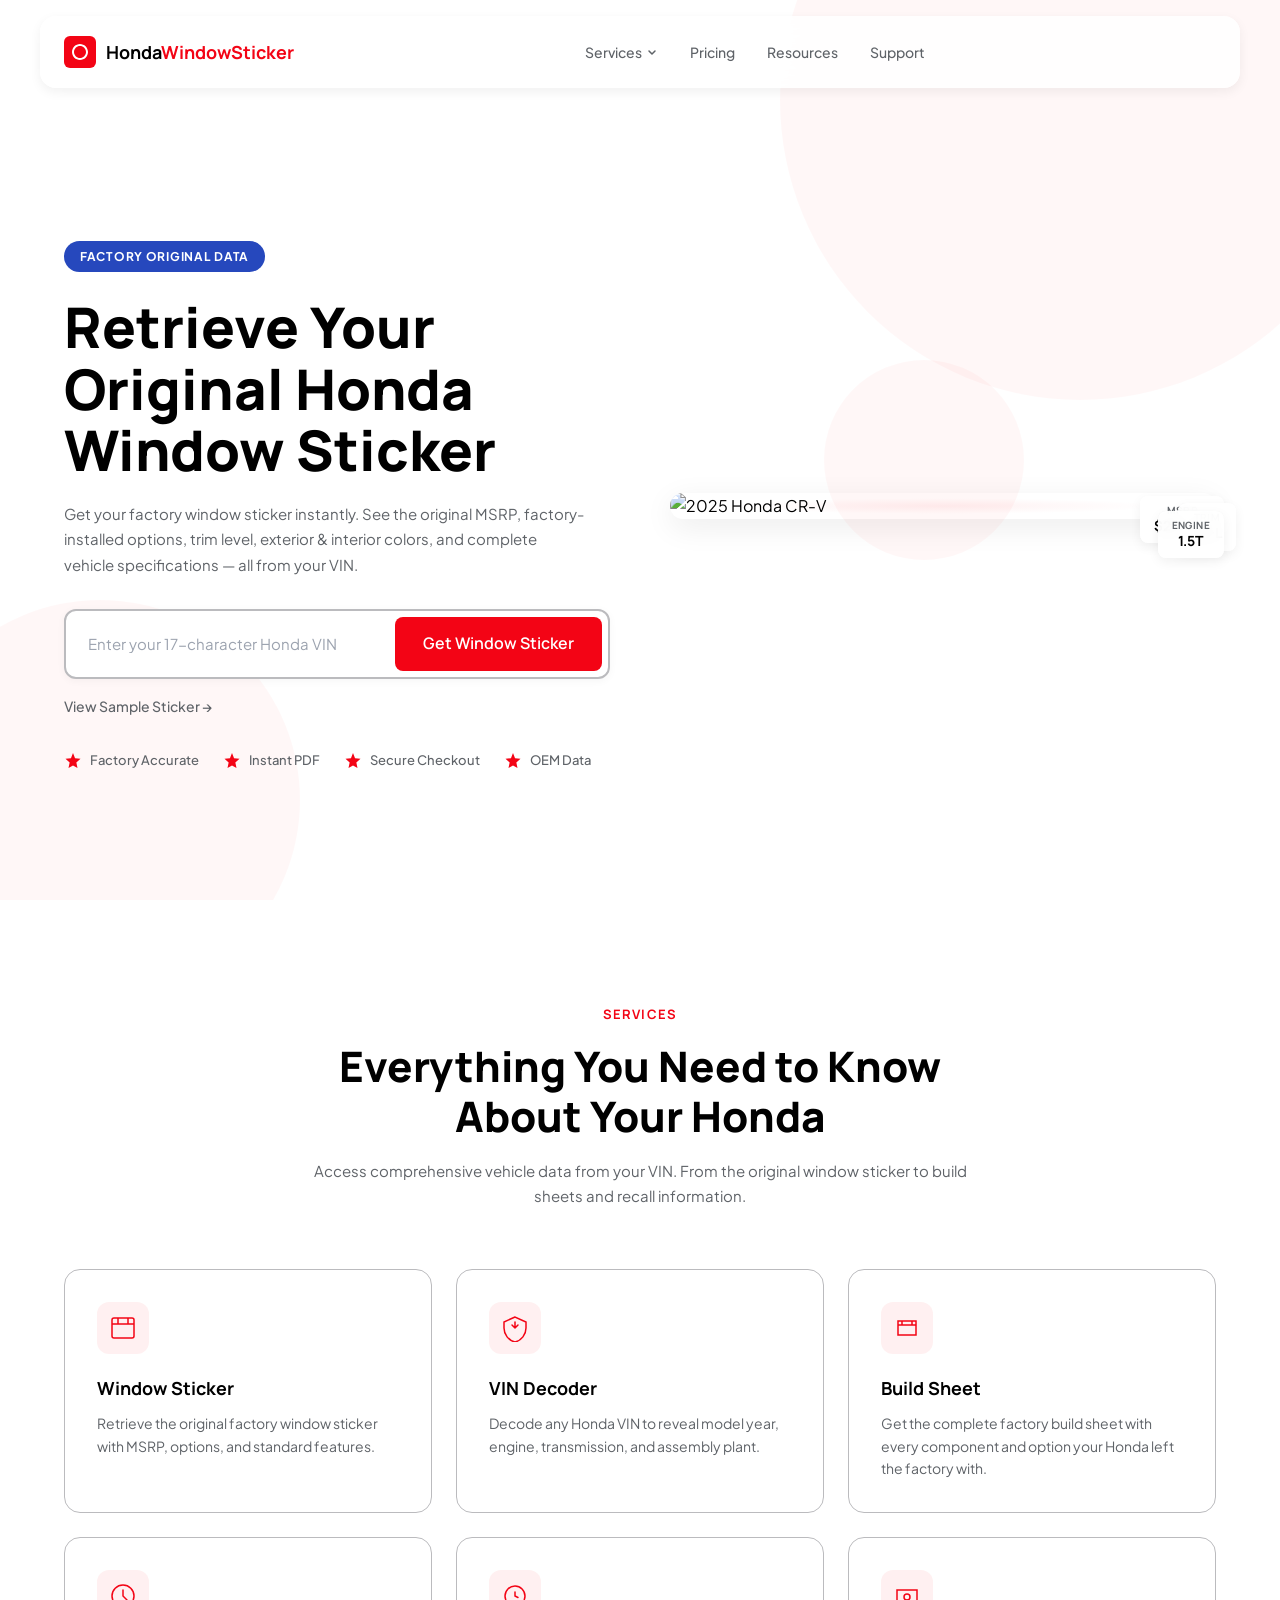
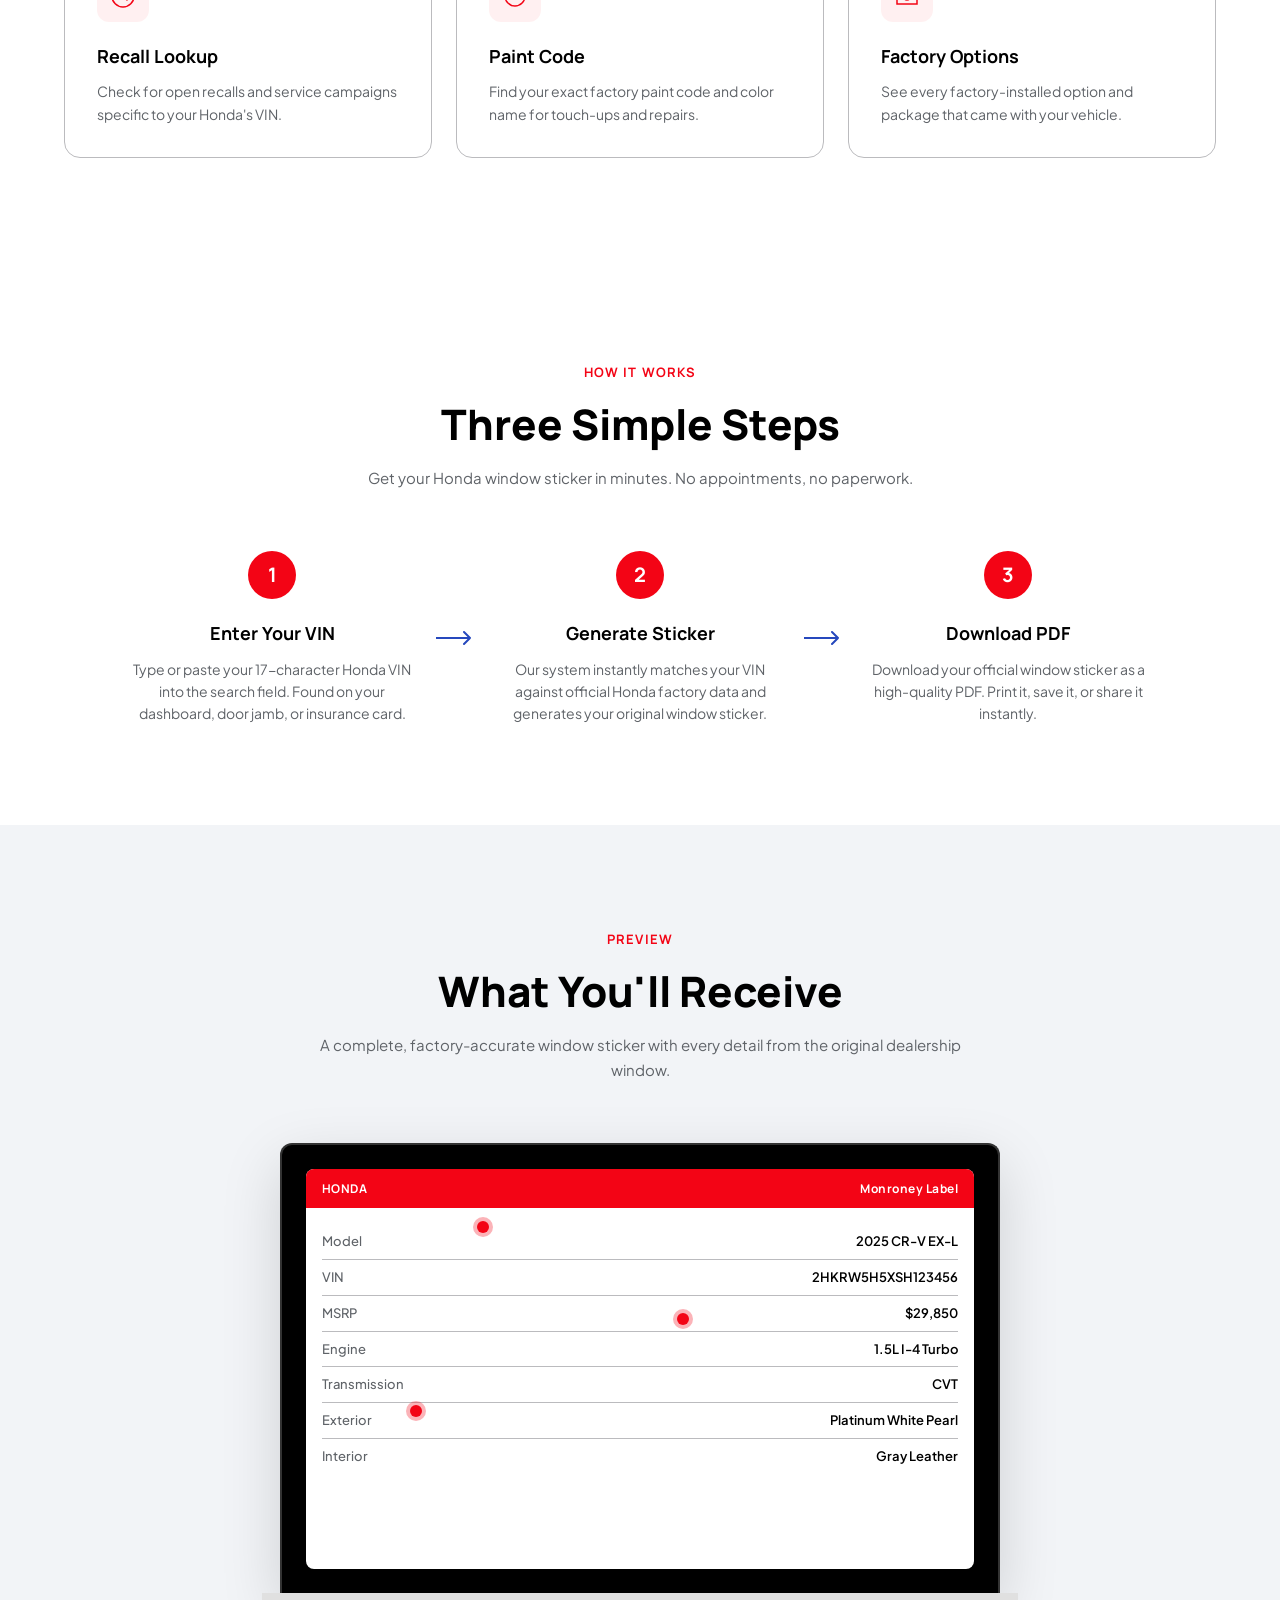
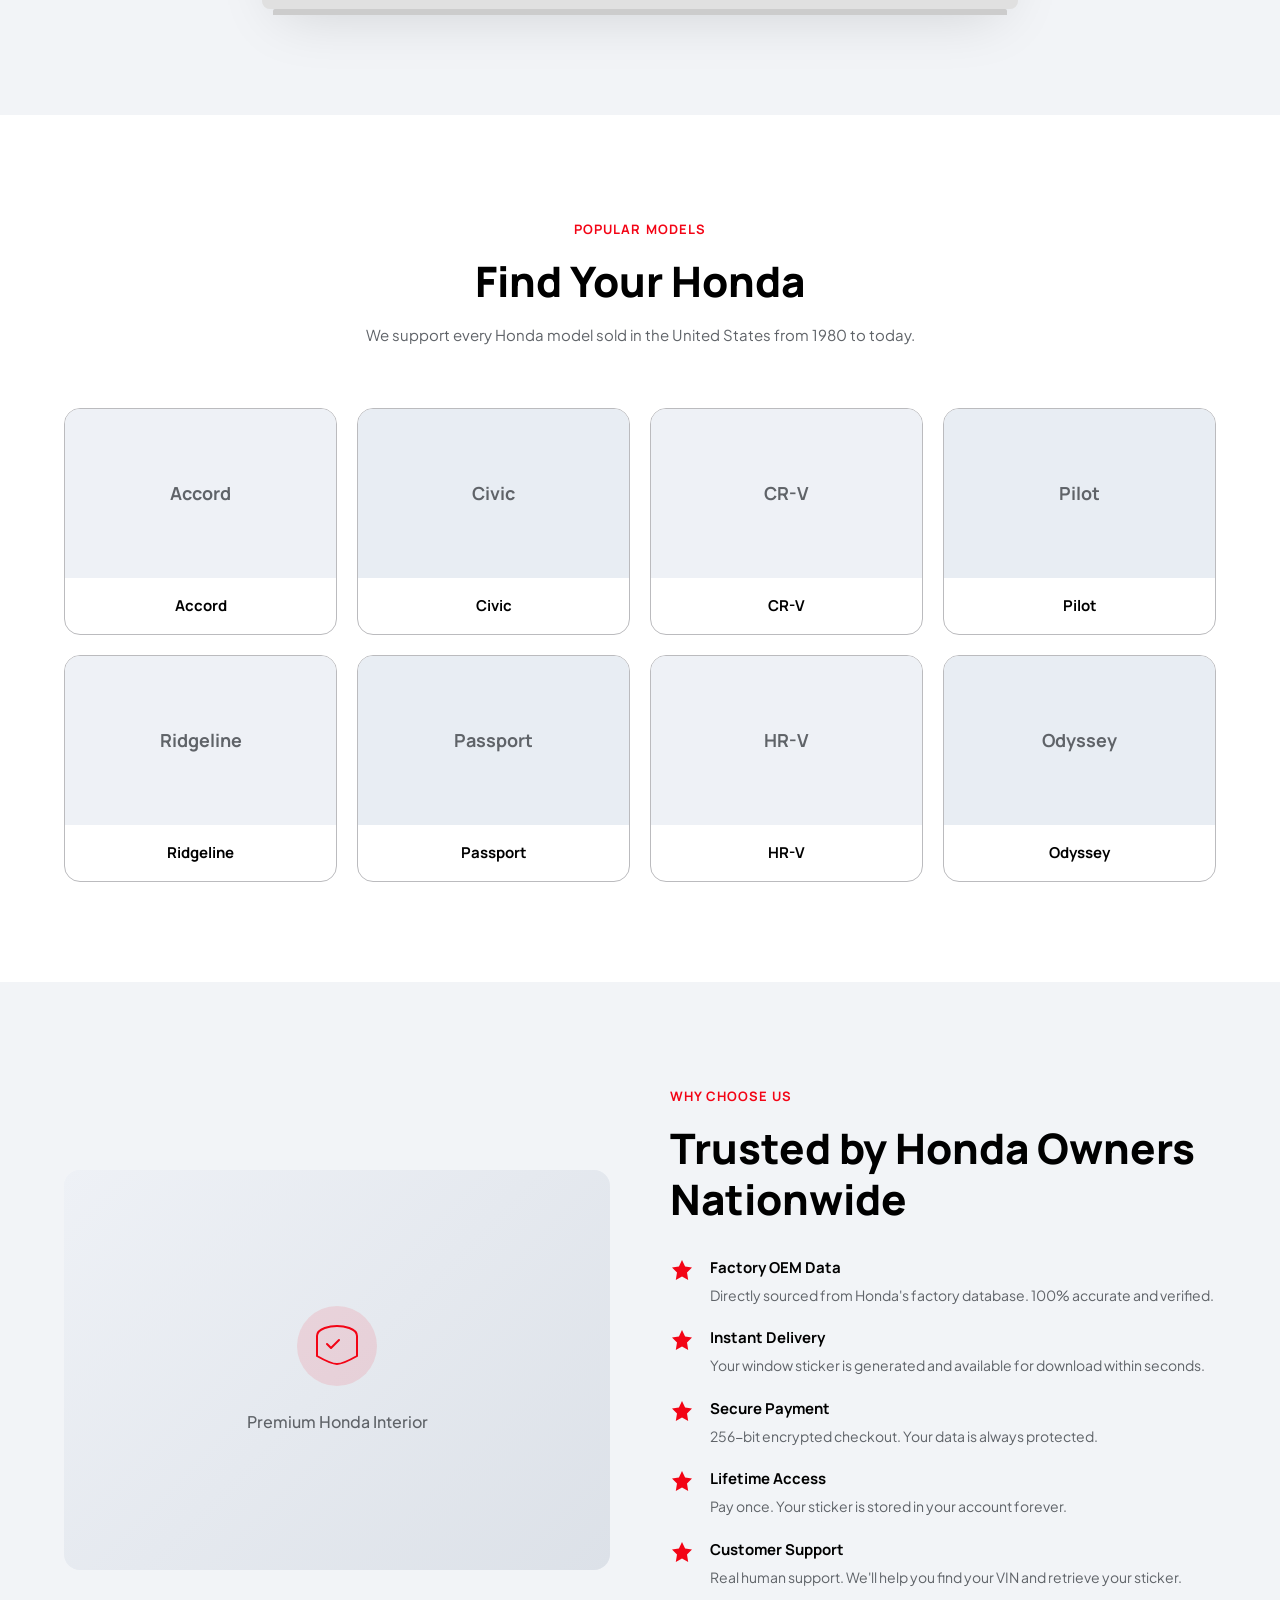
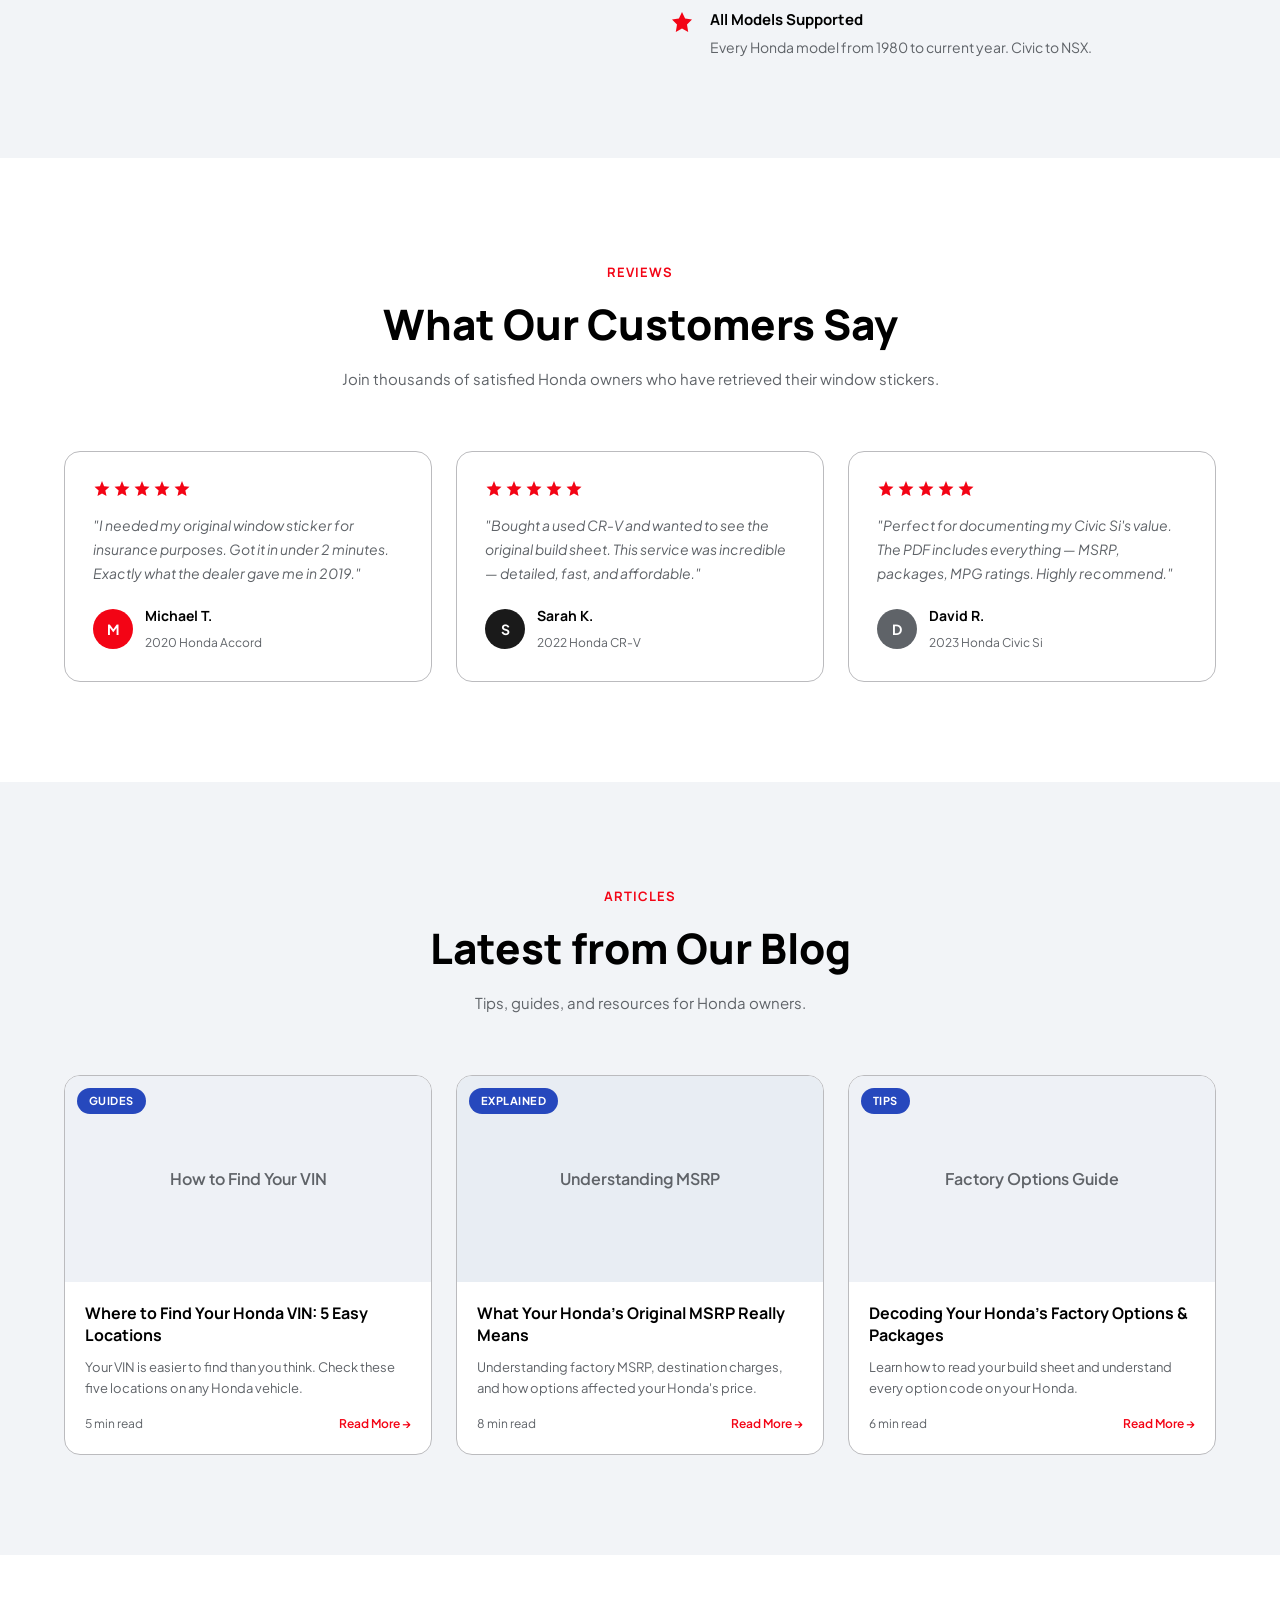
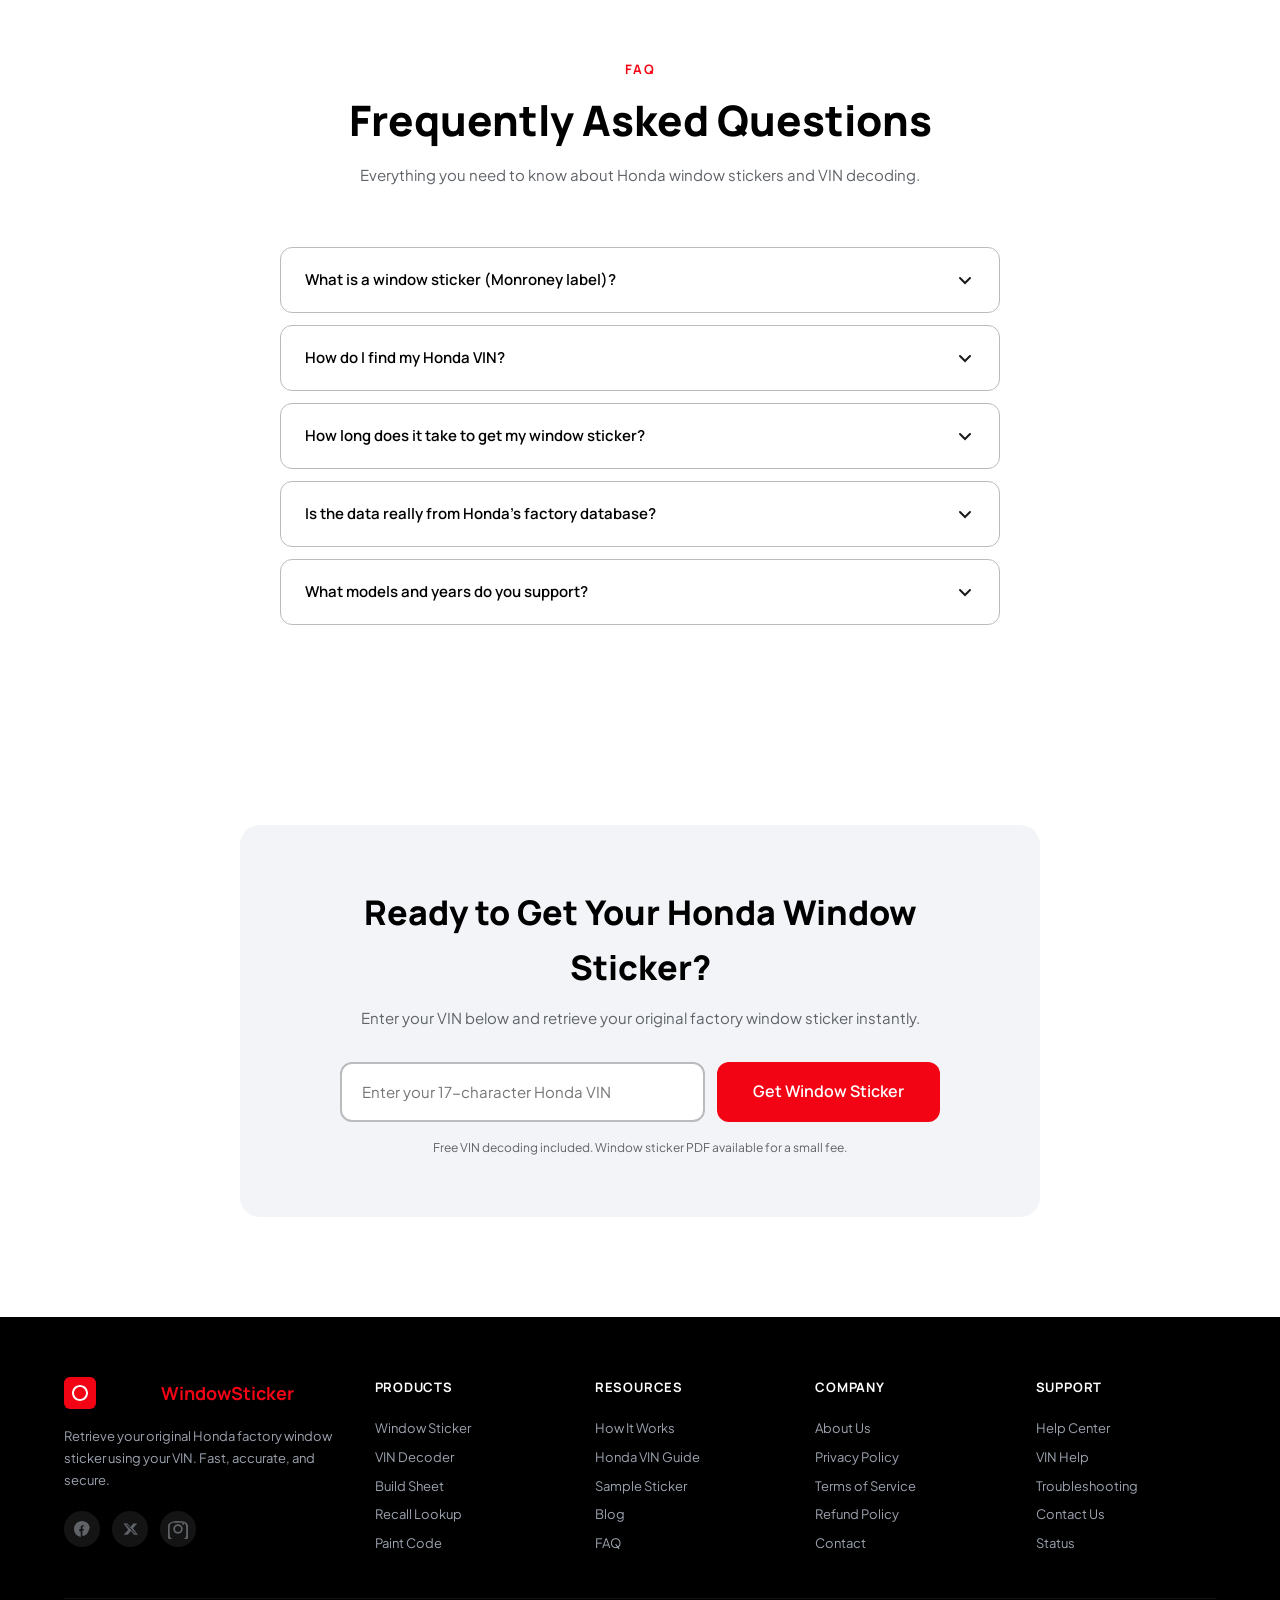
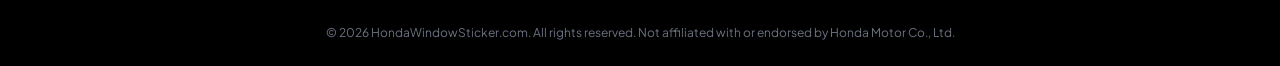
==== index.html @ bd2d722b "Initial commit" ====
<!DOCTYPE html>
<html lang="en">
<head>
  <meta charset="UTF-8">
  <meta name="viewport" content="width=device-width, initial-scale=1.0">
  <title>Honda Window Sticker - Retrieve Your Original Factory Window Sticker</title>
  <meta name="description" content="Retrieve your original Honda factory window sticker using your VIN. Get MSRP, original options, trim, colors, and specifications instantly.">
  <link rel="preconnect" href="https://fonts.googleapis.com">
  <link rel="preconnect" href="https://fonts.gstatic.com" crossorigin>
  <link href="https://fonts.googleapis.com/css2?family=Manrope:wght@500;600;700;800&family=Plus+Jakarta+Sans:wght@400;500;600;700&display=swap" rel="stylesheet">
  <link rel="stylesheet" href="css/styles.css">
</head>
<body>

  <!-- NAVIGATION -->
  <nav class="nav" id="nav">
    <div class="nav__container">
      <a href="#" class="nav__logo">
        <svg class="nav__logo-icon" viewBox="0 0 32 32" fill="none">
          <rect width="32" height="32" rx="6" fill="#F30415"/>
          <path d="M16 8c-4.4 0-8 3.6-8 8s3.6 8 8 8 8-3.6 8-8-3.6-8-8-8zm0 14c-3.3 0-6-2.7-6-6s2.7-6 6-6 6 2.7 6 6-2.7 6-6 6z" fill="#fff"/>
          <path d="M16 11l-2 5h4l-2 5" stroke="#F30415" stroke-width="1.5" stroke-linecap="round" stroke-linejoin="round" fill="none"/>
        </svg>
        <span class="nav__logo-text">Honda<span class="nav__logo-accent">WindowSticker</span></span>
      </a>
      <div class="nav__menu" id="navMenu">
        <div class="nav__dropdown">
          <a href="#" class="nav__link nav__link--dropdown" id="servicesToggle">
            Services
            <svg width="12" height="12" viewBox="0 0 12 12" fill="none"><path d="M3 5l3 3 3-3" stroke="currentColor" stroke-width="1.5" stroke-linecap="round" stroke-linejoin="round"/></svg>
          </a>
          <div class="nav__mega" id="navMega">
            <div class="nav__mega-grid">
              <a href="window-sticker.html" class="nav__mega-item" data-service>
                <div class="nav__mega-icon">
                  <svg width="22" height="22" viewBox="0 0 28 28" fill="none"><rect x="3" y="4" width="22" height="20" rx="2" stroke="#F30415" stroke-width="1.5"/><path d="M3 10h22M9 4v6M19 4v6" stroke="#F30415" stroke-width="1.5"/></svg>
                </div>
                <div class="nav__mega-text">
                  <span class="nav__mega-title">Window Sticker</span>
                  <span class="nav__mega-desc">Retrieve original factory window sticker</span>
                </div>
              </a>
              <a href="index.html#services" class="nav__mega-item" data-service>
                <div class="nav__mega-icon">
                  <svg width="22" height="22" viewBox="0 0 28 28" fill="none"><path d="M14 3L3 8v6c0 6.5 4.5 12.5 11 14 6.5-1.5 11-7.5 11-14V8L14 3z" stroke="#F30415" stroke-width="1.5" fill="none"/><path d="M14 14l-3-3m3 3l3-3m-3 3v-6" stroke="#F30415" stroke-width="1.5" stroke-linecap="round"/></svg>
                </div>
                <div class="nav__mega-text">
                  <span class="nav__mega-title">VIN Decoder</span>
                  <span class="nav__mega-desc">Decode any Honda VIN instantly</span>
                </div>
              </a>
              <a href="index.html#services" class="nav__mega-item" data-service>
                <div class="nav__mega-icon">
                  <svg width="22" height="22" viewBox="0 0 28 28" fill="none"><path d="M5 7h18v14H5V7z" stroke="#F30415" stroke-width="1.5" fill="none"/><path d="M5 11h18M9 7v4M19 7v4" stroke="#F30415" stroke-width="1.5"/></svg>
                </div>
                <div class="nav__mega-text">
                  <span class="nav__mega-title">Build Sheet</span>
                  <span class="nav__mega-desc">Complete factory build sheet data</span>
                </div>
              </a>
              <a href="index.html#services" class="nav__mega-item" data-service>
                <div class="nav__mega-icon">
                  <svg width="22" height="22" viewBox="0 0 28 28" fill="none"><circle cx="14" cy="14" r="11" stroke="#F30415" stroke-width="1.5" fill="none"/><path d="M14 8v6l4 4" stroke="#F30415" stroke-width="1.5" stroke-linecap="round"/></svg>
                </div>
                <div class="nav__mega-text">
                  <span class="nav__mega-title">Recall Lookup</span>
                  <span class="nav__mega-desc">Check open recalls by VIN</span>
                </div>
              </a>
              <a href="index.html#services" class="nav__mega-item" data-service>
                <div class="nav__mega-icon">
                  <svg width="22" height="22" viewBox="0 0 28 28" fill="none"><circle cx="14" cy="14" r="10" stroke="#F30415" stroke-width="1.5" fill="none"/><path d="M14 10v4l3 1.5" stroke="#F30415" stroke-width="1.5" stroke-linecap="round"/></svg>
                </div>
                <div class="nav__mega-text">
                  <span class="nav__mega-title">Paint Code</span>
                  <span class="nav__mega-desc">Find exact factory paint code</span>
                </div>
              </a>
              <a href="index.html#services" class="nav__mega-item" data-service>
                <div class="nav__mega-icon">
                  <svg width="22" height="22" viewBox="0 0 28 28" fill="none"><path d="M4 8h20v14H4V8z" stroke="#F30415" stroke-width="1.5" fill="none"/><circle cx="14" cy="15" r="3" stroke="#F30415" stroke-width="1.5" fill="none"/></svg>
                </div>
                <div class="nav__mega-text">
                  <span class="nav__mega-title">Factory Options</span>
                  <span class="nav__mega-desc">Every installed option listed</span>
                </div>
              </a>
            </div>
          </div>
        </div>
        <a href="#pricing" class="nav__link">Pricing</a>
        <a href="#resources" class="nav__link">Resources</a>
        <a href="#faq" class="nav__link">Support</a>
      </div>
      <div class="nav__actions">
        <button class="nav__hamburger" id="hamburger" aria-label="Menu">
          <span></span><span></span><span></span>
        </button>
      </div>
    </div>
  </nav>

  <!-- HERO -->
  <section class="hero" id="hero">
    <div class="hero__bg">
      <div class="hero__shape hero__shape--1"></div>
      <div class="hero__shape hero__shape--2"></div>
      <div class="hero__shape hero__shape--3"></div>
    </div>
    <div class="container hero__container">
      <div class="hero__content fade-up">
        <span class="hero__badge">Factory Original Data</span>
        <h1 class="hero__title">Retrieve Your Original Honda Window Sticker</h1>
        <p class="hero__subtitle">Get your factory window sticker instantly. See the original MSRP, factory-installed options, trim level, exterior &amp; interior colors, and complete vehicle specifications — all from your VIN.</p>
        <div class="hero__search">
          <div class="hero__search-input-wrap">
            <input type="text" class="hero__search-input" placeholder="Enter your 17-character Honda VIN" maxlength="17" id="vinInput">
            <button class="hero__search-btn btn btn--primary" id="searchBtn">Get Window Sticker</button>
          </div>
          <a href="#" class="hero__sample">View Sample Sticker &rarr;</a>
        </div>
        <div class="hero__trust">
          <div class="hero__trust-item">
            <svg width="18" height="18" viewBox="0 0 18 18" fill="none"><path d="M9 1L11.05 6.2l5.45.5-4.15 3.7L13.5 16 9 13.5 4.5 16l1.15-5.6L1.5 6.7l5.45-.5L9 1z" fill="#F30415"/></svg>
            <span>Factory Accurate</span>
          </div>
          <div class="hero__trust-item">
            <svg width="18" height="18" viewBox="0 0 18 18" fill="none"><path d="M9 1L11.05 6.2l5.45.5-4.15 3.7L13.5 16 9 13.5 4.5 16l1.15-5.6L1.5 6.7l5.45-.5L9 1z" fill="#F30415"/></svg>
            <span>Instant PDF</span>
          </div>
          <div class="hero__trust-item">
            <svg width="18" height="18" viewBox="0 0 18 18" fill="none"><path d="M9 1L11.05 6.2l5.45.5-4.15 3.7L13.5 16 9 13.5 4.5 16l1.15-5.6L1.5 6.7l5.45-.5L9 1z" fill="#F30415"/></svg>
            <span>Secure Checkout</span>
          </div>
          <div class="hero__trust-item">
            <svg width="18" height="18" viewBox="0 0 18 18" fill="none"><path d="M9 1L11.05 6.2l5.45.5-4.15 3.7L13.5 16 9 13.5 4.5 16l1.15-5.6L1.5 6.7l5.45-.5L9 1z" fill="#F30415"/></svg>
            <span>OEM Data</span>
          </div>
        </div>
      </div>
      <div class="hero__visual fade-up">
        <div class="hero__image-wrapper">
          <div class="hero__car-glow"></div>
          <img src="https://placehold.co/800x500/eef1f6/1a1a1a?text=Honda+SUV" alt="2025 Honda CR-V" class="hero__car-img" loading="lazy">
          <div class="hero__badge-float hero__badge-float--1">
            <strong>MSRP</strong>
            <span>$29,850</span>
          </div>
          <div class="hero__badge-float hero__badge-float--2">
            <strong>Trim</strong>
            <span>EX-L</span>
          </div>
          <div class="hero__badge-float hero__badge-float--3">
            <strong>Engine</strong>
            <span>1.5T</span>
          </div>
        </div>
      </div>
    </div>
  </section>

  <!-- FEATURED SERVICES -->
  <section class="services section" id="services">
    <div class="container">
      <div class="section__header fade-up">
        <span class="section__tag">Services</span>
        <h2 class="section__title">Everything You Need to Know About Your Honda</h2>
        <p class="section__desc">Access comprehensive vehicle data from your VIN. From the original window sticker to build sheets and recall information.</p>
      </div>
      <div class="services__grid">
        <div class="service-card fade-up">
          <div class="service-card__icon">
            <svg width="28" height="28" viewBox="0 0 28 28" fill="none"><rect x="3" y="4" width="22" height="20" rx="2" stroke="#F30415" stroke-width="1.5"/><path d="M3 10h22M9 4v6M19 4v6" stroke="#F30415" stroke-width="1.5"/></svg>
          </div>
          <h3 class="service-card__title">Window Sticker</h3>
          <p class="service-card__desc">Retrieve the original factory window sticker with MSRP, options, and standard features.</p>
        </div>
        <div class="service-card fade-up">
          <div class="service-card__icon">
            <svg width="28" height="28" viewBox="0 0 28 28" fill="none"><path d="M14 3L3 8v6c0 6.5 4.5 12.5 11 14 6.5-1.5 11-7.5 11-14V8L14 3z" stroke="#F30415" stroke-width="1.5" fill="none"/><path d="M14 14l-3-3m3 3l3-3m-3 3v-6" stroke="#F30415" stroke-width="1.5" stroke-linecap="round"/></svg>
          </div>
          <h3 class="service-card__title">VIN Decoder</h3>
          <p class="service-card__desc">Decode any Honda VIN to reveal model year, engine, transmission, and assembly plant.</p>
        </div>
        <div class="service-card fade-up">
          <div class="service-card__icon">
            <svg width="28" height="28" viewBox="0 0 28 28" fill="none"><path d="M5 7h18v14H5V7z" stroke="#F30415" stroke-width="1.5" fill="none"/><path d="M5 11h18M9 7v4M19 7v4" stroke="#F30415" stroke-width="1.5"/></svg>
          </div>
          <h3 class="service-card__title">Build Sheet</h3>
          <p class="service-card__desc">Get the complete factory build sheet with every component and option your Honda left the factory with.</p>
        </div>
        <div class="service-card fade-up">
          <div class="service-card__icon">
            <svg width="28" height="28" viewBox="0 0 28 28" fill="none"><circle cx="14" cy="14" r="11" stroke="#F30415" stroke-width="1.5" fill="none"/><path d="M14 8v6l4 4" stroke="#F30415" stroke-width="1.5" stroke-linecap="round"/></svg>
          </div>
          <h3 class="service-card__title">Recall Lookup</h3>
          <p class="service-card__desc">Check for open recalls and service campaigns specific to your Honda's VIN.</p>
        </div>
        <div class="service-card fade-up">
          <div class="service-card__icon">
            <svg width="28" height="28" viewBox="0 0 28 28" fill="none"><circle cx="14" cy="14" r="10" stroke="#F30415" stroke-width="1.5" fill="none"/><path d="M14 10v4l3 1.5" stroke="#F30415" stroke-width="1.5" stroke-linecap="round"/></svg>
          </div>
          <h3 class="service-card__title">Paint Code</h3>
          <p class="service-card__desc">Find your exact factory paint code and color name for touch-ups and repairs.</p>
        </div>
        <div class="service-card fade-up">
          <div class="service-card__icon">
            <svg width="28" height="28" viewBox="0 0 28 28" fill="none"><path d="M4 8h20v14H4V8z" stroke="#F30415" stroke-width="1.5" fill="none"/><circle cx="14" cy="15" r="3" stroke="#F30415" stroke-width="1.5" fill="none"/></svg>
          </div>
          <h3 class="service-card__title">Factory Options</h3>
          <p class="service-card__desc">See every factory-installed option and package that came with your vehicle.</p>
        </div>
      </div>
    </div>
  </section>

  <!-- HOW IT WORKS -->
  <section class="how section" id="how">
    <div class="container">
      <div class="section__header fade-up">
        <span class="section__tag">How It Works</span>
        <h2 class="section__title">Three Simple Steps</h2>
        <p class="section__desc">Get your Honda window sticker in minutes. No appointments, no paperwork.</p>
      </div>
      <div class="how__steps">
        <div class="how__step fade-up">
          <div class="how__step-number">1</div>
          <h3 class="how__step-title">Enter Your VIN</h3>
          <p class="how__step-desc">Type or paste your 17-character Honda VIN into the search field. Found on your dashboard, door jamb, or insurance card.</p>
        </div>
        <div class="how__step-arrow fade-up">
          <svg width="40" height="16" viewBox="0 0 40 16" fill="none"><path d="M0 8h34M28 2l6 6-6 6" stroke="#2648BD" stroke-width="2" stroke-linecap="round" stroke-linejoin="round"/></svg>
        </div>
        <div class="how__step fade-up">
          <div class="how__step-number">2</div>
          <h3 class="how__step-title">Generate Sticker</h3>
          <p class="how__step-desc">Our system instantly matches your VIN against official Honda factory data and generates your original window sticker.</p>
        </div>
        <div class="how__step-arrow fade-up">
          <svg width="40" height="16" viewBox="0 0 40 16" fill="none"><path d="M0 8h34M28 2l6 6-6 6" stroke="#2648BD" stroke-width="2" stroke-linecap="round" stroke-linejoin="round"/></svg>
        </div>
        <div class="how__step fade-up">
          <div class="how__step-number">3</div>
          <h3 class="how__step-title">Download PDF</h3>
          <p class="how__step-desc">Download your official window sticker as a high-quality PDF. Print it, save it, or share it instantly.</p>
        </div>
      </div>
    </div>
  </section>

  <!-- WINDOW STICKER PREVIEW -->
  <section class="preview section section--alt" id="preview">
    <div class="container">
      <div class="section__header fade-up">
        <span class="section__tag">Preview</span>
        <h2 class="section__title">What You'll Receive</h2>
        <p class="section__desc">A complete, factory-accurate window sticker with every detail from the original dealership window.</p>
      </div>
      <div class="preview__mockup fade-up">
        <div class="preview__laptop">
          <div class="preview__screen">
            <div class="preview__sticker">
              <div class="preview__sticker-header">
                <span>HONDA</span>
                <span>Monroney Label</span>
              </div>
              <div class="preview__sticker-body">
                <div class="preview__row"><span>Model</span><span>2025 CR-V EX-L</span></div>
                <div class="preview__row"><span>VIN</span><span>2HKRW5H5XSH123456</span></div>
                <div class="preview__row"><span>MSRP</span><span>$29,850</span></div>
                <div class="preview__row"><span>Engine</span><span>1.5L I-4 Turbo</span></div>
                <div class="preview__row"><span>Transmission</span><span>CVT</span></div>
                <div class="preview__row"><span>Exterior</span><span>Platinum White Pearl</span></div>
                <div class="preview__row"><span>Interior</span><span>Gray Leather</span></div>
              </div>
              <div class="preview__hotspot preview__hotspot--1" data-label="MSRP $29,850">
                <span class="preview__pulse"></span>
              </div>
              <div class="preview__hotspot preview__hotspot--2" data-label="1.5L Turbo Engine">
                <span class="preview__pulse"></span>
              </div>
              <div class="preview__hotspot preview__hotspot--3" data-label="EX-L Trim Level">
                <span class="preview__pulse"></span>
              </div>
            </div>
          </div>
          <div class="preview__base"></div>
          <div class="preview__lid"></div>
        </div>
      </div>
    </div>
  </section>

  <!-- POPULAR HONDA MODELS -->
  <section class="models section" id="models">
    <div class="container">
      <div class="section__header fade-up">
        <span class="section__tag">Popular Models</span>
        <h2 class="section__title">Find Your Honda</h2>
        <p class="section__desc">We support every Honda model sold in the United States from 1980 to today.</p>
      </div>
      <div class="models__grid">
        <div class="model-card fade-up"><div class="model-card__img" style="background:#eef1f6"><span class="model-card__placeholder">Accord</span></div><div class="model-card__name">Accord</div></div>
        <div class="model-card fade-up"><div class="model-card__img" style="background:#e8edf3"><span class="model-card__placeholder">Civic</span></div><div class="model-card__name">Civic</div></div>
        <div class="model-card fade-up"><div class="model-card__img" style="background:#eef1f6"><span class="model-card__placeholder">CR-V</span></div><div class="model-card__name">CR-V</div></div>
        <div class="model-card fade-up"><div class="model-card__img" style="background:#e8edf3"><span class="model-card__placeholder">Pilot</span></div><div class="model-card__name">Pilot</div></div>
        <div class="model-card fade-up"><div class="model-card__img" style="background:#eef1f6"><span class="model-card__placeholder">Ridgeline</span></div><div class="model-card__name">Ridgeline</div></div>
        <div class="model-card fade-up"><div class="model-card__img" style="background:#e8edf3"><span class="model-card__placeholder">Passport</span></div><div class="model-card__name">Passport</div></div>
        <div class="model-card fade-up"><div class="model-card__img" style="background:#eef1f6"><span class="model-card__placeholder">HR-V</span></div><div class="model-card__name">HR-V</div></div>
        <div class="model-card fade-up"><div class="model-card__img" style="background:#e8edf3"><span class="model-card__placeholder">Odyssey</span></div><div class="model-card__name">Odyssey</div></div>
      </div>
    </div>
  </section>

  <!-- WHY CHOOSE US -->
  <section class="why section section--alt" id="why">
    <div class="container">
      <div class="why__grid">
        <div class="why__visual fade-up">
          <div class="why__image" style="background:#eef1f6;border-radius:16px;display:flex;align-items:center;justify-content:center;min-height:400px;position:relative;overflow:hidden">
            <div style="position:absolute;inset:0;background:linear-gradient(135deg,#eef1f6 0%,#dce1e8 100%)"></div>
            <div style="position:relative;z-index:1;text-align:center;padding:2rem">
              <svg width="80" height="80" viewBox="0 0 80 80" fill="none"><circle cx="40" cy="40" r="40" fill="#F30415" opacity="0.1"/><path d="M40 20c-6 0-20 2-20 10v20s14 8 20 8 20-8 20-8V30c0-8-14-10-20-10z" stroke="#F30415" stroke-width="2" fill="none"/><path d="M30 38l4 4 8-8" stroke="#F30415" stroke-width="2" stroke-linecap="round" stroke-linejoin="round"/></svg>
              <p style="color:#5F6368;margin-top:1rem;font-weight:500">Premium Honda Interior</p>
            </div>
          </div>
        </div>
        <div class="why__content fade-up">
          <span class="section__tag">Why Choose Us</span>
          <h2 class="section__title">Trusted by Honda Owners Nationwide</h2>
          <div class="why__benefits">
            <div class="why__benefit">
              <svg width="24" height="24" viewBox="0 0 24 24" fill="none"><path d="M12 2L15.1 8.6L22 9.5L17 14.5L18.2 22L12 18.5L5.8 22L7 14.5L2 9.5L8.9 8.6L12 2z" fill="#F30415"/></svg>
              <div><h4>Factory OEM Data</h4><p>Directly sourced from Honda's factory database. 100% accurate and verified.</p></div>
            </div>
            <div class="why__benefit">
              <svg width="24" height="24" viewBox="0 0 24 24" fill="none"><path d="M12 2L15.1 8.6L22 9.5L17 14.5L18.2 22L12 18.5L5.8 22L7 14.5L2 9.5L8.9 8.6L12 2z" fill="#F30415"/></svg>
              <div><h4>Instant Delivery</h4><p>Your window sticker is generated and available for download within seconds.</p></div>
            </div>
            <div class="why__benefit">
              <svg width="24" height="24" viewBox="0 0 24 24" fill="none"><path d="M12 2L15.1 8.6L22 9.5L17 14.5L18.2 22L12 18.5L5.8 22L7 14.5L2 9.5L8.9 8.6L12 2z" fill="#F30415"/></svg>
              <div><h4>Secure Payment</h4><p>256-bit encrypted checkout. Your data is always protected.</p></div>
            </div>
            <div class="why__benefit">
              <svg width="24" height="24" viewBox="0 0 24 24" fill="none"><path d="M12 2L15.1 8.6L22 9.5L17 14.5L18.2 22L12 18.5L5.8 22L7 14.5L2 9.5L8.9 8.6L12 2z" fill="#F30415"/></svg>
              <div><h4>Lifetime Access</h4><p>Pay once. Your sticker is stored in your account forever.</p></div>
            </div>
            <div class="why__benefit">
              <svg width="24" height="24" viewBox="0 0 24 24" fill="none"><path d="M12 2L15.1 8.6L22 9.5L17 14.5L18.2 22L12 18.5L5.8 22L7 14.5L2 9.5L8.9 8.6L12 2z" fill="#F30415"/></svg>
              <div><h4>Customer Support</h4><p>Real human support. We'll help you find your VIN and retrieve your sticker.</p></div>
            </div>
            <div class="why__benefit">
              <svg width="24" height="24" viewBox="0 0 24 24" fill="none"><path d="M12 2L15.1 8.6L22 9.5L17 14.5L18.2 22L12 18.5L5.8 22L7 14.5L2 9.5L8.9 8.6L12 2z" fill="#F30415"/></svg>
              <div><h4>All Models Supported</h4><p>Every Honda model from 1980 to current year. Civic to NSX.</p></div>
            </div>
          </div>
        </div>
      </div>
    </div>
  </section>

  <!-- CUSTOMER REVIEWS -->
  <section class="reviews section" id="reviews">
    <div class="container">
      <div class="section__header fade-up">
        <span class="section__tag">Reviews</span>
        <h2 class="section__title">What Our Customers Say</h2>
        <p class="section__desc">Join thousands of satisfied Honda owners who have retrieved their window stickers.</p>
      </div>
      <div class="reviews__grid">
        <div class="review-card fade-up">
          <div class="review-card__stars">
            <svg width="18" height="18" viewBox="0 0 18 18" fill="#F30415"><path d="M9 1L11.05 6.2l5.45.5-4.15 3.7L13.5 16 9 13.5 4.5 16l1.15-5.6L1.5 6.7l5.45-.5L9 1z"/></svg>
            <svg width="18" height="18" viewBox="0 0 18 18" fill="#F30415"><path d="M9 1L11.05 6.2l5.45.5-4.15 3.7L13.5 16 9 13.5 4.5 16l1.15-5.6L1.5 6.7l5.45-.5L9 1z"/></svg>
            <svg width="18" height="18" viewBox="0 0 18 18" fill="#F30415"><path d="M9 1L11.05 6.2l5.45.5-4.15 3.7L13.5 16 9 13.5 4.5 16l1.15-5.6L1.5 6.7l5.45-.5L9 1z"/></svg>
            <svg width="18" height="18" viewBox="0 0 18 18" fill="#F30415"><path d="M9 1L11.05 6.2l5.45.5-4.15 3.7L13.5 16 9 13.5 4.5 16l1.15-5.6L1.5 6.7l5.45-.5L9 1z"/></svg>
            <svg width="18" height="18" viewBox="0 0 18 18" fill="#F30415"><path d="M9 1L11.05 6.2l5.45.5-4.15 3.7L13.5 16 9 13.5 4.5 16l1.15-5.6L1.5 6.7l5.45-.5L9 1z"/></svg>
          </div>
          <p class="review-card__text">"I needed my original window sticker for insurance purposes. Got it in under 2 minutes. Exactly what the dealer gave me in 2019."</p>
          <div class="review-card__author">
            <div class="review-card__avatar" style="background:#F30415;color:#fff">M</div>
            <div><strong>Michael T.</strong><span>2020 Honda Accord</span></div>
          </div>
        </div>
        <div class="review-card fade-up">
          <div class="review-card__stars">
            <svg width="18" height="18" viewBox="0 0 18 18" fill="#F30415"><path d="M9 1L11.05 6.2l5.45.5-4.15 3.7L13.5 16 9 13.5 4.5 16l1.15-5.6L1.5 6.7l5.45-.5L9 1z"/></svg>
            <svg width="18" height="18" viewBox="0 0 18 18" fill="#F30415"><path d="M9 1L11.05 6.2l5.45.5-4.15 3.7L13.5 16 9 13.5 4.5 16l1.15-5.6L1.5 6.7l5.45-.5L9 1z"/></svg>
            <svg width="18" height="18" viewBox="0 0 18 18" fill="#F30415"><path d="M9 1L11.05 6.2l5.45.5-4.15 3.7L13.5 16 9 13.5 4.5 16l1.15-5.6L1.5 6.7l5.45-.5L9 1z"/></svg>
            <svg width="18" height="18" viewBox="0 0 18 18" fill="#F30415"><path d="M9 1L11.05 6.2l5.45.5-4.15 3.7L13.5 16 9 13.5 4.5 16l1.15-5.6L1.5 6.7l5.45-.5L9 1z"/></svg>
            <svg width="18" height="18" viewBox="0 0 18 18" fill="#F30415"><path d="M9 1L11.05 6.2l5.45.5-4.15 3.7L13.5 16 9 13.5 4.5 16l1.15-5.6L1.5 6.7l5.45-.5L9 1z"/></svg>
          </div>
          <p class="review-card__text">"Bought a used CR-V and wanted to see the original build sheet. This service was incredible — detailed, fast, and affordable."</p>
          <div class="review-card__author">
            <div class="review-card__avatar" style="background:#1A1A1A;color:#fff">S</div>
            <div><strong>Sarah K.</strong><span>2022 Honda CR-V</span></div>
          </div>
        </div>
        <div class="review-card fade-up">
          <div class="review-card__stars">
            <svg width="18" height="18" viewBox="0 0 18 18" fill="#F30415"><path d="M9 1L11.05 6.2l5.45.5-4.15 3.7L13.5 16 9 13.5 4.5 16l1.15-5.6L1.5 6.7l5.45-.5L9 1z"/></svg>
            <svg width="18" height="18" viewBox="0 0 18 18" fill="#F30415"><path d="M9 1L11.05 6.2l5.45.5-4.15 3.7L13.5 16 9 13.5 4.5 16l1.15-5.6L1.5 6.7l5.45-.5L9 1z"/></svg>
            <svg width="18" height="18" viewBox="0 0 18 18" fill="#F30415"><path d="M9 1L11.05 6.2l5.45.5-4.15 3.7L13.5 16 9 13.5 4.5 16l1.15-5.6L1.5 6.7l5.45-.5L9 1z"/></svg>
            <svg width="18" height="18" viewBox="0 0 18 18" fill="#F30415"><path d="M9 1L11.05 6.2l5.45.5-4.15 3.7L13.5 16 9 13.5 4.5 16l1.15-5.6L1.5 6.7l5.45-.5L9 1z"/></svg>
            <svg width="18" height="18" viewBox="0 0 18 18" fill="#F30415"><path d="M9 1L11.05 6.2l5.45.5-4.15 3.7L13.5 16 9 13.5 4.5 16l1.15-5.6L1.5 6.7l5.45-.5L9 1z"/></svg>
          </div>
          <p class="review-card__text">"Perfect for documenting my Civic Si's value. The PDF includes everything — MSRP, packages, MPG ratings. Highly recommend."</p>
          <div class="review-card__author">
            <div class="review-card__avatar" style="background:#5F6368;color:#fff">D</div>
            <div><strong>David R.</strong><span>2023 Honda Civic Si</span></div>
          </div>
        </div>
      </div>
    </div>
  </section>

  <!-- LATEST ARTICLES -->
  <section class="blog section section--alt" id="resources">
    <div class="container">
      <div class="section__header fade-up">
        <span class="section__tag">Articles</span>
        <h2 class="section__title">Latest from Our Blog</h2>
        <p class="section__desc">Tips, guides, and resources for Honda owners.</p>
      </div>
      <div class="blog__grid">
        <article class="blog-card fade-up">
          <div class="blog-card__image" style="background:#eef1f6">
            <span class="blog-card__category">Guides</span>
            <span style="display:flex;align-items:center;justify-content:center;height:100%;color:#5F6368;font-weight:600">How to Find Your VIN</span>
          </div>
          <div class="blog-card__body">
            <h3 class="blog-card__title">Where to Find Your Honda VIN: 5 Easy Locations</h3>
            <p class="blog-card__excerpt">Your VIN is easier to find than you think. Check these five locations on any Honda vehicle.</p>
            <div class="blog-card__meta">
              <span>5 min read</span>
              <a href="#" class="blog-card__link">Read More &rarr;</a>
            </div>
          </div>
        </article>
        <article class="blog-card fade-up">
          <div class="blog-card__image" style="background:#e8edf3">
            <span class="blog-card__category">Explained</span>
            <span style="display:flex;align-items:center;justify-content:center;height:100%;color:#5F6368;font-weight:600">Understanding MSRP</span>
          </div>
          <div class="blog-card__body">
            <h3 class="blog-card__title">What Your Honda's Original MSRP Really Means</h3>
            <p class="blog-card__excerpt">Understanding factory MSRP, destination charges, and how options affected your Honda's price.</p>
            <div class="blog-card__meta">
              <span>8 min read</span>
              <a href="#" class="blog-card__link">Read More &rarr;</a>
            </div>
          </div>
        </article>
        <article class="blog-card fade-up">
          <div class="blog-card__image" style="background:#eef1f6">
            <span class="blog-card__category">Tips</span>
            <span style="display:flex;align-items:center;justify-content:center;height:100%;color:#5F6368;font-weight:600">Factory Options Guide</span>
          </div>
          <div class="blog-card__body">
            <h3 class="blog-card__title">Decoding Your Honda's Factory Options &amp; Packages</h3>
            <p class="blog-card__excerpt">Learn how to read your build sheet and understand every option code on your Honda.</p>
            <div class="blog-card__meta">
              <span>6 min read</span>
              <a href="#" class="blog-card__link">Read More &rarr;</a>
            </div>
          </div>
        </article>
      </div>
    </div>
  </section>

  <!-- FAQ -->
  <section class="faq section" id="faq">
    <div class="container">
      <div class="section__header fade-up">
        <span class="section__tag">FAQ</span>
        <h2 class="section__title">Frequently Asked Questions</h2>
        <p class="section__desc">Everything you need to know about Honda window stickers and VIN decoding.</p>
      </div>
      <div class="faq__list">
        <div class="faq__item fade-up">
          <button class="faq__question">
            <span>What is a window sticker (Monroney label)?</span>
            <svg width="20" height="20" viewBox="0 0 20 20" fill="none"><path d="M5 8l5 5 5-5" stroke="#1A1A1A" stroke-width="2" stroke-linecap="round"/></svg>
          </button>
          <div class="faq__answer">
            <p>A window sticker, officially called a Monroney label, is a required label affixed to all new vehicles sold in the United States. It displays the manufacturer's suggested retail price (MSRP), standard equipment, factory-installed options, fuel economy ratings, and safety information.</p>
          </div>
        </div>
        <div class="faq__item fade-up">
          <button class="faq__question">
            <span>How do I find my Honda VIN?</span>
            <svg width="20" height="20" viewBox="0 0 20 20" fill="none"><path d="M5 8l5 5 5-5" stroke="#1A1A1A" stroke-width="2" stroke-linecap="round"/></svg>
          </button>
          <div class="faq__answer">
            <p>Your Honda VIN can be found on the dashboard near the windshield (driver's side), on the driver's side door jamb sticker, on your vehicle registration, on your insurance card, and on your vehicle title.</p>
          </div>
        </div>
        <div class="faq__item fade-up">
          <button class="faq__question">
            <span>How long does it take to get my window sticker?</span>
            <svg width="20" height="20" viewBox="0 0 20 20" fill="none"><path d="M5 8l5 5 5-5" stroke="#1A1A1A" stroke-width="2" stroke-linecap="round"/></svg>
          </button>
          <div class="faq__answer">
            <p>Most window stickers are generated and available for download within 30 seconds. In rare cases, it may take up to 2 minutes for older or less common models.</p>
          </div>
        </div>
        <div class="faq__item fade-up">
          <button class="faq__question">
            <span>Is the data really from Honda's factory database?</span>
            <svg width="20" height="20" viewBox="0 0 20 20" fill="none"><path d="M5 8l5 5 5-5" stroke="#1A1A1A" stroke-width="2" stroke-linecap="round"/></svg>
          </button>
          <div class="faq__answer">
            <p>Yes. We source all window sticker data directly from official Honda factory records. Every sticker is a true replica of the original Monroney label that came with your vehicle.</p>
          </div>
        </div>
        <div class="faq__item fade-up">
          <button class="faq__question">
            <span>What models and years do you support?</span>
            <svg width="20" height="20" viewBox="0 0 20 20" fill="none"><path d="M5 8l5 5 5-5" stroke="#1A1A1A" stroke-width="2" stroke-linecap="round"/></svg>
          </button>
          <div class="faq__answer">
            <p>We support all Honda models sold in the United States from 1980 to the current model year. This includes Accord, Civic, CR-V, Pilot, Odyssey, Ridgeline, Passport, HR-V, Fit, Insight, and more.</p>
          </div>
        </div>
      </div>
    </div>
  </section>

  <!-- FINAL CTA -->
  <section class="cta section" id="pricing">
    <div class="container">
      <div class="cta__card fade-up">
        <h2 class="cta__title">Ready to Get Your Honda Window Sticker?</h2>
        <p class="cta__desc">Enter your VIN below and retrieve your original factory window sticker instantly.</p>
        <div class="cta__search">
          <input type="text" class="cta__input" placeholder="Enter your 17-character Honda VIN" maxlength="17">
          <button class="btn btn--primary btn--lg cta__btn">Get Window Sticker</button>
        </div>
        <p class="cta__fineprint">Free VIN decoding included. Window sticker PDF available for a small fee.</p>
      </div>
    </div>
  </section>

  <!-- FOOTER -->
  <footer class="footer">
    <div class="container">
      <div class="footer__grid">
        <div class="footer__col footer__col--brand">
          <a href="#" class="nav__logo" style="margin-bottom:1rem">
            <svg class="nav__logo-icon" viewBox="0 0 32 32" fill="none">
              <rect width="32" height="32" rx="6" fill="#F30415"/>
              <path d="M16 8c-4.4 0-8 3.6-8 8s3.6 8 8 8 8-3.6 8-8-3.6-8-8-8zm0 14c-3.3 0-6-2.7-6-6s2.7-6 6-6 6 2.7 6 6-2.7 6-6 6z" fill="#fff"/>
              <path d="M16 11l-2 5h4l-2 5" stroke="#F30415" stroke-width="1.5" stroke-linecap="round" stroke-linejoin="round" fill="none"/>
            </svg>
            <span class="nav__logo-text">Honda<span class="nav__logo-accent">WindowSticker</span></span>
          </a>
          <p class="footer__desc">Retrieve your original Honda factory window sticker using your VIN. Fast, accurate, and secure.</p>
          <div class="footer__social">
            <a href="#" aria-label="Facebook"><svg width="20" height="20" viewBox="0 0 20 20" fill="#5F6368"><path d="M18 10c0-4.4-3.6-8-8-8s-8 3.6-8 8c0 4 2.9 7.3 6.7 7.9v-5.6H7.3V10h1.4V8.3c0-1.4.8-2.1 2-2.1.6 0 1.2.1 1.2.1v1.3h-.7c-.6 0-.8.4-.8.9V10h1.5l-.2 1.5h-1.3v5.6c3.8-.6 6.7-3.9 6.7-7.9z"/></svg></a>
            <a href="#" aria-label="Twitter"><svg width="20" height="20" viewBox="0 0 20 20" fill="#5F6368"><path d="M15.3 4.5h1.9l-4.2 4.8 4.9 6.5h-3.9l-3-3.9-3.4 3.9H3.7l4.5-5.1-4.7-6.2h4l2.7 3.6 3.1-3.6zm-.7 10.1h1.1L7.1 5.6H5.9l8.7 9z"/></svg></a>
            <a href="#" aria-label="Instagram"><svg width="20" height="20" viewBox="0 0 20 20" fill="#5F6368"><path d="M10 2.2c2.7 0 3.1 0 4.1.1 1.1.1 1.8.2 2.5.5.7.3 1.3.7 1.9 1.3.6.6 1 1.2 1.3 1.9.3.6.5 1.4.5 2.5.1 1.1.1 1.4.1 4.1s0 3.1-.1 4.1c-.1 1.1-.2 1.8-.5 2.5-.3.7-.7 1.3-1.3 1.9-.6.6-1.2 1-1.9 1.3-.6.3-1.4.5-2.5.5-1.1.1-1.4.1-4.1.1s-3.1 0-4.1-.1c-1.1-.1-1.8-.2-2.5-.5-.7-.3-1.3-.7-1.9-1.3-.6-.6-1-1.2-1.3-1.9-.3-.6-.5-1.4-.5-2.5-.1-1.1-.1-1.4-.1-4.1s0-3.1.1-4.1c.1-1.1.2-1.8.5-2.5.3-.7.7-1.3 1.3-1.9C3 3.4 3.6 3 4.3 2.7c.6-.3 1.4-.5 2.5-.5 1-.1 1.4-.1 4.1-.1h.1zM10 3.7c-2.7 0-3 0-4.1.1-.9 0-1.5.2-1.8.3-.5.2-.8.4-1.2.7-.4.4-.6.7-.8 1.2-.1.4-.3 1-.3 1.8 0 1.1-.1 1.4-.1 4.1s0 3 .1 4.1c0 .9.2 1.5.3 1.8.2.5.4.8.7 1.2.4.4.7.6 1.2.8.4.1 1 .3 1.8.3 1.1 0 1.4.1 4.1.1s3 0 4.1-.1c.9 0 1.5-.2 1.8-.3.5-.2.8-.4 1.2-.7.4-.4.6-.7.8-1.2.1-.4.3-1 .3-1.8 0-1.1.1-1.4.1-4.1s0-3-.1-4.1c0-.9-.2-1.5-.3-1.8-.2-.5-.4-.8-.7-1.2-.4-.4-.7-.6-1.2-.8-.4-.1-1-.3-1.8-.3-1.1 0-1.4-.1-4.1-.1z"/><path d="M10 5.3c-2.6 0-4.7 2.1-4.7 4.7s2.1 4.7 4.7 4.7 4.7-2.1 4.7-4.7-2.1-4.7-4.7-4.7zm0 7.7c-1.7 0-3-1.3-3-3s1.3-3 3-3 3 1.3 3 3-1.3 3-3 3z"/><circle cx="15.2" cy="4.8" r="1.1"/></svg></a>
          </div>
        </div>
        <div class="footer__col">
          <h4 class="footer__heading">Products</h4>
          <a href="#" class="footer__link">Window Sticker</a>
          <a href="#" class="footer__link">VIN Decoder</a>
          <a href="#" class="footer__link">Build Sheet</a>
          <a href="#" class="footer__link">Recall Lookup</a>
          <a href="#" class="footer__link">Paint Code</a>
        </div>
        <div class="footer__col">
          <h4 class="footer__heading">Resources</h4>
          <a href="#" class="footer__link">How It Works</a>
          <a href="#" class="footer__link">Honda VIN Guide</a>
          <a href="#" class="footer__link">Sample Sticker</a>
          <a href="#" class="footer__link">Blog</a>
          <a href="#" class="footer__link">FAQ</a>
        </div>
        <div class="footer__col">
          <h4 class="footer__heading">Company</h4>
          <a href="#" class="footer__link">About Us</a>
          <a href="#" class="footer__link">Privacy Policy</a>
          <a href="#" class="footer__link">Terms of Service</a>
          <a href="#" class="footer__link">Refund Policy</a>
          <a href="#" class="footer__link">Contact</a>
        </div>
        <div class="footer__col">
          <h4 class="footer__heading">Support</h4>
          <a href="#" class="footer__link">Help Center</a>
          <a href="#" class="footer__link">VIN Help</a>
          <a href="#" class="footer__link">Troubleshooting</a>
          <a href="#" class="footer__link">Contact Us</a>
          <a href="#" class="footer__link">Status</a>
        </div>
      </div>
      <div class="footer__bottom">
        <p>&copy; 2026 HondaWindowSticker.com. All rights reserved. Not affiliated with or endorsed by Honda Motor Co., Ltd.</p>
      </div>
    </div>
  </footer>

  <script src="js/scripts.js"></script>
</body>
</html>
---- css/styles.css ----
/* ============================================
   HONDA WINDOW STICKER - Design System
   ============================================ */

/* ----- RESET ----- */
*, *::before, *::after { box-sizing:border-box; margin:0; padding:0 }
html { scroll-behavior:smooth; -webkit-text-size-adjust:100% }
body { font-family:'Plus Jakarta Sans',system-ui,-apple-system,sans-serif; color:var(--text); background:#fff; line-height:1.6; overflow-x:hidden }
img { max-width:100%; display:block }
a { text-decoration:none; color:inherit }
button { border:none; background:none; cursor:pointer; font:inherit }
input { font:inherit; border:none; outline:none }
ul { list-style:none }

/* ----- VARIABLES ----- */
:root {
  --bg:#FFFFFF;
  --bg-soft:#F7F8FA;
  --bg-alt:#F2F4F7;
  --card:#FFFFFF;
  --primary:#F30415;
  --primary-hover:#D00312;
  --accent:#2648BD;
  --accent-hover:#1D3A99;
  --text:#000000;
  --text-secondary:#5F6368;
  --border:#BBBBBE;
  --shadow-sm:0 1px 3px rgba(0,0,0,.04);
  --shadow-md:0 4px 12px rgba(0,0,0,.06);
  --shadow-lg:0 8px 30px rgba(0,0,0,.08);
  --radius-sm:8px;
  --radius-md:12px;
  --radius-lg:16px;
  --radius-xl:20px;
  --font-heading:'Manrope',system-ui,sans-serif;
  --font-body:'Plus Jakarta Sans',system-ui,sans-serif;
  --container:1200px;
  --nav-height:72px;
  --transition:all .3s cubic-bezier(.4,0,.2,1);
}

/* ----- UTILITY ----- */
.container { width:100%; max-width:var(--container); margin:0 auto; padding:0 24px }
.section { padding:100px 0 }
.section--alt { background:var(--bg-alt) }
.section__header { text-align:center; max-width:680px; margin:0 auto 60px }
.section__tag { display:inline-block; font-size:13px; font-weight:700; letter-spacing:.08em; text-transform:uppercase; color:var(--primary); margin-bottom:16px; font-family:var(--font-heading) }
.section__title { font-family:var(--font-heading); font-size:clamp(28px,4vw,42px); font-weight:800; line-height:1.2; color:var(--text); margin-bottom:16px }
.section__desc { font-size:clamp(15px,1.1vw,17px); color:var(--text-secondary); line-height:1.7 }
.fade-up { opacity:0; transform:translateY(30px); transition:opacity .7s ease,transform .7s ease }
.fade-up.visible { opacity:1; transform:translateY(0) }

/* ----- BUTTONS ----- */
.btn { display:inline-flex; align-items:center; justify-content:center; gap:8px; font-family:var(--font-heading); font-weight:600; border-radius:var(--radius-md); transition:var(--transition); cursor:pointer; white-space:nowrap }
.btn--primary { background:var(--primary); color:#fff }
.btn--primary:hover { background:var(--primary-hover); transform:translateY(-1px); box-shadow:0 8px 24px rgba(243,4,21,.3) }
.btn--sm { padding:10px 20px; font-size:14px }
.btn--md { padding:14px 28px; font-size:15px }
.btn--lg { padding:16px 36px; font-size:16px }

/* ============================================
   NAVIGATION
   ============================================ */
.nav { position:fixed; top:16px; left:50%; transform:translateX(-50%); z-index:1000; width:calc(100% - 32px); max-width:var(--container); background:rgba(255,255,255,.85); backdrop-filter:blur(16px); -webkit-backdrop-filter:blur(16px); border-radius:var(--radius-lg); box-shadow:var(--shadow-md); transition:var(--transition) }
.nav--scrolled { box-shadow:var(--shadow-lg) }
.nav__container { display:flex; align-items:center; justify-content:space-between; padding:0 24px; height:var(--nav-height) }
.nav__logo { display:flex; align-items:center; gap:10px }
.nav__logo-icon { width:32px; height:32px; flex-shrink:0 }
.nav__logo-text { font-family:var(--font-heading); font-size:18px; font-weight:700; color:var(--text) }
.nav__logo-accent { color:var(--primary) }
.nav__menu { display:flex; align-items:center; gap:32px }
.nav__link { font-size:14px; font-weight:500; color:var(--text-secondary); transition:var(--transition); position:relative }
.nav__link::after { content:''; position:absolute; bottom:-4px; left:0; width:0; height:2px; background:var(--primary); transition:var(--transition); border-radius:1px }
.nav__link:hover { color:var(--text) }
.nav__link:hover::after { width:100% }
.nav__actions { display:flex; align-items:center; gap:12px }
.nav__cta { border-radius:var(--radius-sm) }
.nav__hamburger { display:none; flex-direction:column; gap:5px; padding:4px; width:32px; height:32px; align-items:center; justify-content:center }
.nav__hamburger span { display:block; width:22px; height:2px; background:var(--text); border-radius:2px; transition:var(--transition) }
.nav__hamburger.active span:nth-child(1) { transform:rotate(45deg) translate(5px,5px) }
.nav__hamburger.active span:nth-child(2) { opacity:0 }
.nav__hamburger.active span:nth-child(3) { transform:rotate(-45deg) translate(5px,-5px) }

/* ----- MEGA MENU ----- */
.nav__dropdown { position:relative }
.nav__link--dropdown { display:inline-flex; align-items:center; gap:4px; cursor:pointer }
.nav__link--dropdown svg { transition:transform .3s ease }
.nav__dropdown:hover .nav__link--dropdown svg { transform:rotate(180deg) }
.nav__mega { position:absolute; top:calc(100% + 12px); left:50%; transform:translateX(-50%) translateY(8px); background:#fff; border-radius:var(--radius-lg); box-shadow:0 20px 60px rgba(0,0,0,.12); padding:20px; min-width:560px; opacity:0; visibility:hidden; transition:all .25s ease; border:1px solid var(--border); z-index:100 }
.nav__dropdown:hover .nav__mega { opacity:1; visibility:visible; transform:translateX(-50%) translateY(0) }
.nav__mega::before { content:''; position:absolute; top:-6px; left:50%; transform:translateX(-50%) rotate(45deg); width:12px; height:12px; background:#fff; border-left:1px solid var(--border); border-top:1px solid var(--border); border-radius:2px }
.nav__mega-grid { display:grid; grid-template-columns:1fr 1fr; gap:4px }
.nav__mega-item { display:flex; align-items:center; gap:12px; padding:10px 12px; border-radius:var(--radius-sm); transition:var(--transition); text-decoration:none }
.nav__mega-item:hover { background:rgba(38,72,189,.06) }
.nav__mega-item:hover .nav__mega-title { color:var(--accent) }
.nav__mega-icon { width:38px; height:38px; display:flex; align-items:center; justify-content:center; background:rgba(243,4,21,.08); border-radius:8px; flex-shrink:0; transition:var(--transition) }
.nav__mega-item:hover .nav__mega-icon { background:rgba(38,72,189,.12) }
.nav__mega-text { display:flex; flex-direction:column; min-width:0 }
.nav__mega-title { font-family:var(--font-heading); font-size:14px; font-weight:600; color:var(--text); transition:var(--transition) }
.nav__mega-desc { font-size:12px; color:var(--text-secondary); line-height:1.3; margin-top:1px }

/* ============================================
   HERO
   ============================================ */
.hero { min-height:100vh; display:flex; align-items:center; position:relative; overflow:hidden; padding-top:calc(var(--nav-height) + 40px); background:var(--bg) }
.hero__bg { position:absolute; inset:0; pointer-events:none; overflow:hidden }
.hero__shape { position:absolute; border-radius:50%; opacity:.03; background:var(--primary) }
.hero__shape--1 { width:600px; height:600px; top:-200px; right:-100px }
.hero__shape--2 { width:400px; height:400px; bottom:-100px; left:-100px }
.hero__shape--3 { width:200px; height:200px; top:40%; right:20% }
.hero__container { display:grid; grid-template-columns:1fr 1fr; gap:60px; align-items:center; position:relative; z-index:1 }
.hero__badge { display:inline-block; font-size:12px; font-weight:700; letter-spacing:.06em; text-transform:uppercase; color:#fff; background:var(--accent); padding:6px 16px; border-radius:100px; margin-bottom:24px }
.hero__title { font-family:var(--font-heading); font-size:clamp(32px,4.5vw,56px); font-weight:800; line-height:1.1; color:var(--text); margin-bottom:20px }
.hero__subtitle { font-size:clamp(15px,1.15vw,17px); color:var(--text-secondary); line-height:1.7; margin-bottom:32px; max-width:520px }
.hero__search { margin-bottom:32px }
.hero__search-input-wrap { display:flex; gap:0; background:var(--bg); border:2px solid var(--border); border-radius:var(--radius-md); padding:4px; transition:var(--transition); box-shadow:0 2px 8px rgba(0,0,0,.04) }
.hero__search-input-wrap:focus-within { border-color:var(--primary); box-shadow:0 0 0 4px rgba(243,4,21,.1) }
.hero__search-input { flex:1; padding:14px 16px; font-size:15px; background:transparent; color:var(--text); min-width:0; border:2px solid transparent; border-radius:var(--radius-sm); transition:var(--transition) }
.hero__search-input::placeholder { color:#9CA3AF }
.hero__search-btn { flex-shrink:0; border-radius:var(--radius-sm); margin:2px; padding:14px 28px }
.hero__sample { display:inline-block; font-size:14px; font-weight:500; color:var(--text-secondary); margin-top:16px; transition:var(--transition) }
.hero__sample:hover { color:var(--accent) }
.hero__trust { display:flex; gap:24px; flex-wrap:wrap }
.hero__trust-item { display:flex; align-items:center; gap:8px; font-size:13px; font-weight:500; color:var(--text-secondary) }
.hero__visual { display:flex; justify-content:center }
.hero__image-wrapper { position:relative; width:100%; max-width:560px }
.hero__car-glow { position:absolute; width:80%; height:60%; top:20%; left:10%; background:radial-gradient(ellipse,rgba(243,4,21,.06) 0%,transparent 70%); border-radius:50% }
.hero__car-img { width:100%; height:auto; border-radius:var(--radius-xl); position:relative; z-index:1; box-shadow:var(--shadow-lg) }
.hero__badge-float { position:absolute; background:rgba(255,255,255,.95); backdrop-filter:blur(8px); border-radius:var(--radius-sm); padding:8px 14px; box-shadow:var(--shadow-md); z-index:2; display:flex; flex-direction:column; align-items:center; line-height:1.3 }
.hero__badge-float strong { font-size:10px; font-weight:700; text-transform:uppercase; letter-spacing:.04em; color:var(--text-secondary); font-family:var(--font-heading) }
.hero__badge-float span { font-size:14px; font-weight:700; color:var(--text); font-family:var(--font-heading) }
.hero__badge-float--1 { top:10%; right:-8px }
.hero__badge-float--2 { top:40%; right:-20px }
.hero__badge-float--3 { top:70%; right:-8px }

/* ============================================
   SERVICES
   ============================================ */
.services__grid { display:grid; grid-template-columns:repeat(3,1fr); gap:24px }
.service-card { background:var(--card); border:1px solid var(--border); border-radius:var(--radius-lg); padding:32px; transition:var(--transition); cursor:default }
.service-card:hover { transform:translateY(-4px); box-shadow:var(--shadow-lg); border-color:transparent }
.service-card__icon { width:52px; height:52px; display:flex; align-items:center; justify-content:center; background:rgba(243,4,21,.06); border-radius:var(--radius-md); margin-bottom:20px; transition:var(--transition) }
.service-card:hover .service-card__icon { background:rgba(243,4,21,.1) }
.service-card__title { font-family:var(--font-heading); font-size:18px; font-weight:700; margin-bottom:10px; color:var(--text) }
.service-card__desc { font-size:14px; color:var(--text-secondary); line-height:1.6 }

/* ============================================
   HOW IT WORKS
   ============================================ */
.how__steps { display:flex; align-items:center; justify-content:center; gap:24px }
.how__step { text-align:center; flex:1; max-width:280px }
.how__step-number { width:48px; height:48px; display:flex; align-items:center; justify-content:center; background:var(--primary); color:#fff; font-family:var(--font-heading); font-size:20px; font-weight:700; border-radius:50%; margin:0 auto 20px }
.how__step-title { font-family:var(--font-heading); font-size:18px; font-weight:700; margin-bottom:10px; color:var(--text) }
.how__step-desc { font-size:14px; color:var(--text-secondary); line-height:1.6 }
.how__step-arrow { flex-shrink:0; display:flex; align-items:center }

/* ============================================
   PREVIEW
   ============================================ */
.preview__mockup { display:flex; justify-content:center }
.preview__laptop { position:relative; width:100%; max-width:720px; perspective:1200px }
.preview__screen { position:relative; background:#000; border-radius:12px 12px 0 0; padding:24px; aspect-ratio:16/10; overflow:hidden; box-shadow:0 20px 60px rgba(0,0,0,.15); border:2px solid #333; border-bottom:none }
.preview__sticker { background:#fff; border-radius:8px; padding:0; height:100%; overflow:hidden; position:relative }
.preview__sticker-header { background:var(--primary); color:#fff; padding:10px 16px; display:flex; justify-content:space-between; font-size:12px; font-weight:700; font-family:var(--font-heading); letter-spacing:.04em }
.preview__sticker-body { padding:16px }
.preview__row { display:flex; justify-content:space-between; padding:7px 0; border-bottom:1px solid var(--border); font-size:13px }
.preview__row:last-child { border-bottom:none }
.preview__row span:first-child { color:var(--text-secondary); font-weight:500 }
.preview__row span:last-child { font-weight:600; color:var(--text) }
.preview__base { width:105%; height:16px; background:#e0e0e0; border-radius:0 0 8px 8px; margin:0 auto; position:relative; left:-2.5% }
.preview__lid { width:102%; height:6px; background:#ccc; border-radius:2px 2px 0 0; margin:0 auto; position:relative; left:-1% }
.preview__hotspot { position:absolute; width:20px; height:20px; cursor:pointer; z-index:3 }
.preview__hotspot::after { content:attr(data-label); position:absolute; bottom:calc(100% + 8px); left:50%; transform:translateX(-50%); background:var(--text); color:#fff; font-size:12px; font-weight:500; padding:4px 10px; border-radius:6px; white-space:nowrap; opacity:0; transition:var(--transition); pointer-events:none }
.preview__hotspot:hover::after { opacity:1 }
.preview__hotspot--1 { top:12%; left:25% }
.preview__hotspot--2 { top:35%; left:55% }
.preview__hotspot--3 { top:58%; left:15% }
.preview__pulse { display:block; width:20px; height:20px; background:rgba(243,4,21,.3); border-radius:50%; position:relative; animation:pulse 2s infinite }
.preview__pulse::before { content:''; position:absolute; inset:4px; background:var(--primary); border-radius:50% }
@keyframes pulse { 0%{transform:scale(1);opacity:1} 100%{transform:scale(2.5);opacity:0} }

/* ============================================
   MODELS
   ============================================ */
.models__grid { display:grid; grid-template-columns:repeat(4,1fr); gap:20px }
.model-card { border-radius:var(--radius-lg); overflow:hidden; border:1px solid var(--border); transition:var(--transition); cursor:pointer; background:var(--card) }
.model-card:hover { transform:translateY(-4px); box-shadow:var(--shadow-lg) }
.model-card__img { aspect-ratio:16/10; display:flex; align-items:center; justify-content:center; transition:var(--transition); overflow:hidden }
.model-card:hover .model-card__img { transform:scale(1.05) }
.model-card__placeholder { font-family:var(--font-heading); font-weight:700; font-size:18px; color:var(--text-secondary) }
.model-card__name { padding:16px; font-family:var(--font-heading); font-weight:700; font-size:15px; text-align:center; color:var(--text) }

/* ============================================
   WHY CHOOSE US
   ============================================ */
.why__grid { display:grid; grid-template-columns:1fr 1fr; gap:60px; align-items:center }
.why__benefits { display:flex; flex-direction:column; gap:20px; margin-top:32px }
.why__benefit { display:flex; gap:16px; align-items:flex-start }
.why__benefit svg { flex-shrink:0; margin-top:2px }
.why__benefit h4 { font-family:var(--font-heading); font-size:15px; font-weight:700; color:var(--text); margin-bottom:4px }
.why__benefit p { font-size:14px; color:var(--text-secondary); line-height:1.6 }

/* ============================================
   REVIEWS
   ============================================ */
.reviews__grid { display:grid; grid-template-columns:repeat(3,1fr); gap:24px }
.review-card { background:var(--card); border:1px solid var(--border); border-radius:var(--radius-lg); padding:28px; transition:var(--transition) }
.review-card:hover { box-shadow:var(--shadow-md) }
.review-card__stars { display:flex; gap:2px; margin-bottom:16px }
.review-card__text { font-size:14px; color:var(--text-secondary); line-height:1.7; margin-bottom:20px; font-style:italic }
.review-card__author { display:flex; align-items:center; gap:12px }
.review-card__avatar { width:40px; height:40px; border-radius:50%; display:flex; align-items:center; justify-content:center; font-weight:700; font-size:14px; flex-shrink:0 }
.review-card__author div strong { display:block; font-size:14px; color:var(--text); font-family:var(--font-heading) }
.review-card__author div span { font-size:12px; color:var(--text-secondary) }

/* ============================================
   BLOG
   ============================================ */
.blog__grid { display:grid; grid-template-columns:repeat(3,1fr); gap:24px }
.blog-card { background:var(--card); border-radius:var(--radius-lg); overflow:hidden; border:1px solid var(--border); transition:var(--transition); cursor:pointer }
.blog-card:hover { transform:translateY(-4px); box-shadow:var(--shadow-lg) }
.blog-card__image { aspect-ratio:16/9; position:relative; overflow:hidden }
.blog-card__category { position:absolute; top:12px; left:12px; background:var(--accent); color:#fff; font-size:11px; font-weight:700; padding:4px 12px; border-radius:100px; text-transform:uppercase; letter-spacing:.04em }
.blog-card__body { padding:20px }
.blog-card__title { font-family:var(--font-heading); font-size:16px; font-weight:700; color:var(--text); margin-bottom:10px; line-height:1.4 }
.blog-card__excerpt { font-size:13px; color:var(--text-secondary); line-height:1.6; margin-bottom:16px }
.blog-card__meta { display:flex; align-items:center; justify-content:space-between; font-size:12px; color:var(--text-secondary) }
.blog-card__link { color:var(--primary); font-weight:600; transition:var(--transition) }
.blog-card__link:hover { color:var(--primary-hover) }

/* ============================================
   FAQ
   ============================================ */
.faq__list { max-width:720px; margin:0 auto; display:flex; flex-direction:column; gap:12px }
.faq__item { background:var(--card); border:1px solid var(--border); border-radius:var(--radius-md); overflow:hidden; transition:var(--transition) }
.faq__item:hover { border-color:#C8C8C8 }
.faq__item.active { border-color:var(--accent) }
.faq__question { width:100%; display:flex; align-items:center; justify-content:space-between; padding:20px 24px; font-family:var(--font-heading); font-size:15px; font-weight:600; color:var(--text); text-align:left; transition:var(--transition) }
.faq__question svg { transition:transform .3s ease; flex-shrink:0 }
.faq__item.active .faq__question svg { transform:rotate(180deg) }
.faq__answer { max-height:0; overflow:hidden; transition:max-height .4s ease,padding .4s ease; padding:0 24px }
.faq__item.active .faq__answer { max-height:300px; padding:0 24px 20px }
.faq__answer p { font-size:14px; color:var(--text-secondary); line-height:1.7 }

/* ============================================
   CTA
   ============================================ */
.cta__card { background:var(--bg-alt); border-radius:var(--radius-xl); padding:60px; text-align:center; max-width:800px; margin:0 auto }
.cta__title { font-family:var(--font-heading); font-size:clamp(24px,3vw,34px); font-weight:800; color:var(--text); margin-bottom:12px }
.cta__desc { font-size:15px; color:var(--text-secondary); margin-bottom:32px }
.cta__search { display:flex; gap:12px; max-width:600px; margin:0 auto 16px }
.cta__input { flex:1; padding:16px 20px; font-size:15px; background:#fff; border:2px solid var(--border); border-radius:var(--radius-md); transition:var(--transition) }
.cta__input:focus { border-color:var(--primary); box-shadow:0 0 0 4px rgba(243,4,21,.1) }
.cta__btn { flex-shrink:0 }
.cta__fineprint { font-size:12px; color:var(--text-secondary) }

/* ============================================
   FOOTER
   ============================================ */
.footer { background:var(--text); color:#CFD5DC; padding:60px 0 0 }
.footer__grid { display:grid; grid-template-columns:1.5fr 1fr 1fr 1fr 1fr; gap:40px }
.footer__col--brand { max-width:300px }
.footer__desc { font-size:13px; line-height:1.7; margin-bottom:20px; color:#9CA3AF }
.footer__social { display:flex; gap:12px }
.footer__social a { width:36px; height:36px; display:flex; align-items:center; justify-content:center; background:rgba(255,255,255,.08); border-radius:50%; transition:var(--transition) }
.footer__social a:hover { background:var(--primary) }
.footer__social a:hover svg { fill:#fff }
.footer__social svg { transition:var(--transition) }
.footer__heading { font-family:var(--font-heading); font-size:13px; font-weight:700; text-transform:uppercase; letter-spacing:.06em; color:#fff; margin-bottom:16px }
.footer__link { display:block; font-size:13px; color:#9CA3AF; padding:4px 0; transition:var(--transition) }
.footer__link:hover { color:#fff }
.footer__bottom { border-top:1px solid rgba(255,255,255,.08); margin-top:40px; padding:24px 0; text-align:center; font-size:12px; color:#6B7280 }

/* ============================================
   RESPONSIVE
   ============================================ */

/* LAPTOP 1200px */
@media (max-width:1200px) {
  .container { padding:0 20px }
  .hero__container { gap:40px }
  .services__grid { grid-template-columns:repeat(3,1fr) }
  .models__grid { grid-template-columns:repeat(4,1fr) }
  .why__grid { gap:40px }
  .footer__grid { grid-template-columns:1.5fr 1fr 1fr; gap:32px }
}

/* TABLET 768px */
@media (max-width:768px) {
  .section { padding:60px 0 }
  .section__header { margin-bottom:40px }
  .nav { top:12px; width:calc(100% - 24px) }
  .nav__menu { display:none; position:absolute; top:calc(100% + 8px); left:12px; right:12px; background:rgba(255,255,255,.98); backdrop-filter:blur(16px); border-radius:var(--radius-md); flex-direction:column; padding:16px; gap:4px; box-shadow:var(--shadow-lg); border:1px solid var(--border) }
  .nav__menu.open { display:flex }
  .nav__link { width:100%; padding:12px 16px; border-radius:var(--radius-sm); font-size:15px }
  .nav__link:hover { background:var(--bg-soft) }
  .nav__link::after { display:none }
  .nav__hamburger { display:flex }

  .nav__dropdown { width:100% }
  .nav__link--dropdown { width:100%; justify-content:space-between; padding:12px 16px; border-radius:var(--radius-sm); font-size:15px }
  .nav__link--dropdown:hover { background:var(--bg-soft) }
  .nav__dropdown:hover .nav__mega { opacity:1; visibility:visible; transform:none; position:static; background:transparent; border-radius:0; box-shadow:none; border:none }
  .nav__mega { display:none; position:static; left:auto; transform:none; background:transparent; border-radius:0; box-shadow:none; padding:4px 0 4px 16px; min-width:auto; opacity:1; visibility:visible; border:none; z-index:auto; width:100%; box-sizing:border-box; transition:none }
  .nav__mega.open { display:block }
  .nav__mega-grid { grid-template-columns:1fr; gap:2px }
  .nav__mega-item { padding:10px 12px; border-radius:var(--radius-sm) }
  .nav__mega-item:hover { background:var(--bg-soft) }
  .nav__mega::before { display:none }
  .nav__cta.btn--sm { display:none }

  .hero { min-height:auto; padding-top:100px; padding-bottom:60px }
  .hero__container { grid-template-columns:1fr; gap:40px }
  .hero__title { font-size:34px }
  .hero__subtitle { max-width:100% }
  .hero__search-input-wrap { flex-direction:column; gap:8px; border:none; box-shadow:none; padding:0; background:transparent }
  .hero__search-input-wrap:focus-within { box-shadow:none }
  .hero__search-input { padding:16px 20px; background:#fff; border:2px solid var(--border); border-radius:var(--radius-md); font-size:16px }
  .hero__search-input:focus { border-color:var(--primary); box-shadow:0 0 0 4px rgba(243,4,21,.1) }
  .hero__search-btn { width:100%; margin:0; padding:16px; border-radius:var(--radius-md) }
  .hero__visual { order:-1 }
  .hero__image-wrapper { max-width:100% }
  .hero__badge-float--1 { right:0 }
  .hero__badge-float--2 { right:-10px }
  .hero__badge-float--3 { right:0 }
  .hero__trust { gap:16px; justify-content:center }

  .services__grid { grid-template-columns:repeat(2,1fr); gap:16px }
  .service-card { padding:24px }

  .how__steps { flex-direction:column; gap:16px }
  .how__step { max-width:100% }
  .how__step-arrow { display:none }

  .models__grid { grid-template-columns:repeat(2,1fr); gap:16px }

  .why__grid { grid-template-columns:1fr; gap:32px }
  .why__visual { order:-1 }

  .reviews__grid { grid-template-columns:1fr; gap:16px }

  .blog__grid { grid-template-columns:1fr; gap:16px }

  .cta__card { padding:40px 24px }
  .cta__search { flex-direction:column }
  .cta__btn { width:100% }

  .footer__grid { grid-template-columns:repeat(2,1fr); gap:32px }
  .footer__col--brand { grid-column:1/-1; max-width:100% }
}

/* MOBILE 390px */
@media (max-width:480px) {
  .container { padding:0 16px }
  .hero__title { font-size:28px }
  .hero__badge-float { padding:6px 10px }
  .hero__badge-float span { font-size:12px }
  .hero__badge-float strong { font-size:9px }
  .services__grid { grid-template-columns:1fr }
  .models__grid { grid-template-columns:repeat(2,1fr); gap:12px }
  .model-card__name { padding:12px; font-size:13px }
  .footer__grid { grid-template-columns:1fr; gap:28px }
  .cta__card { padding:32px 20px }
}
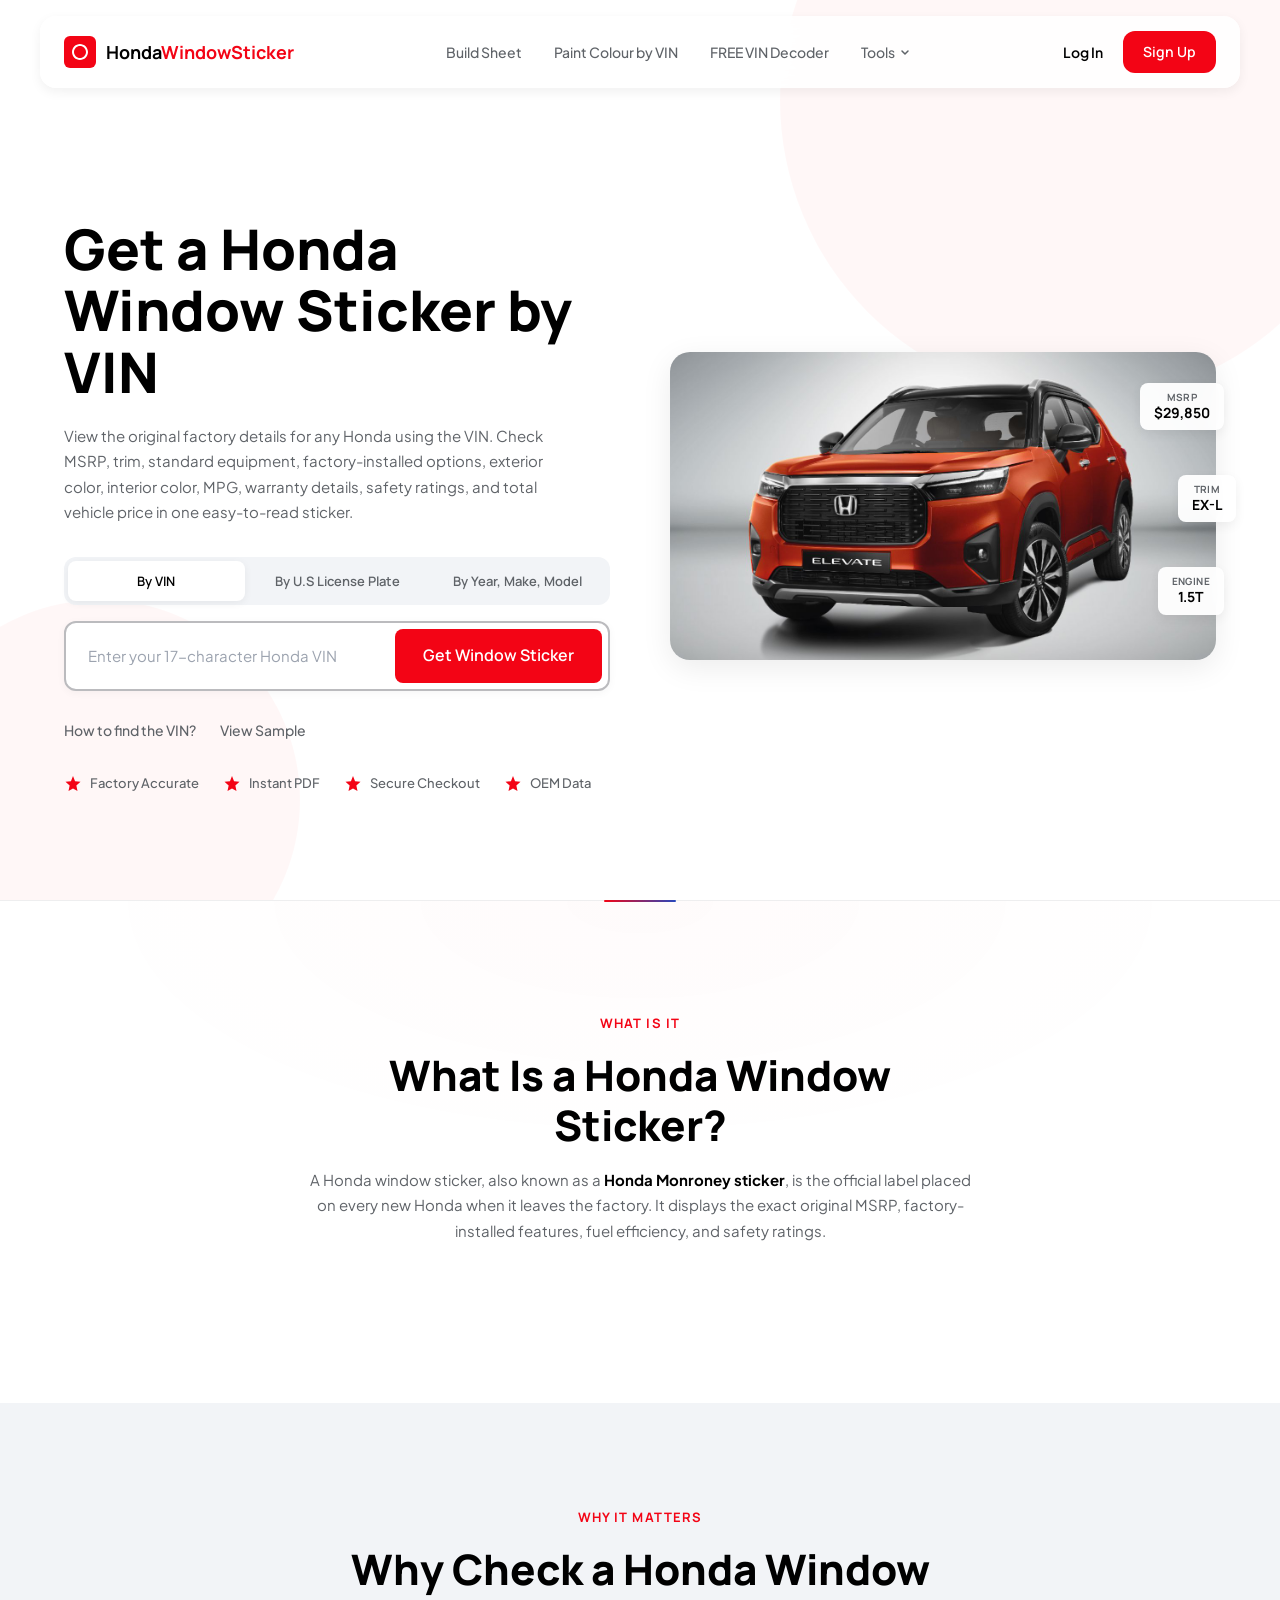
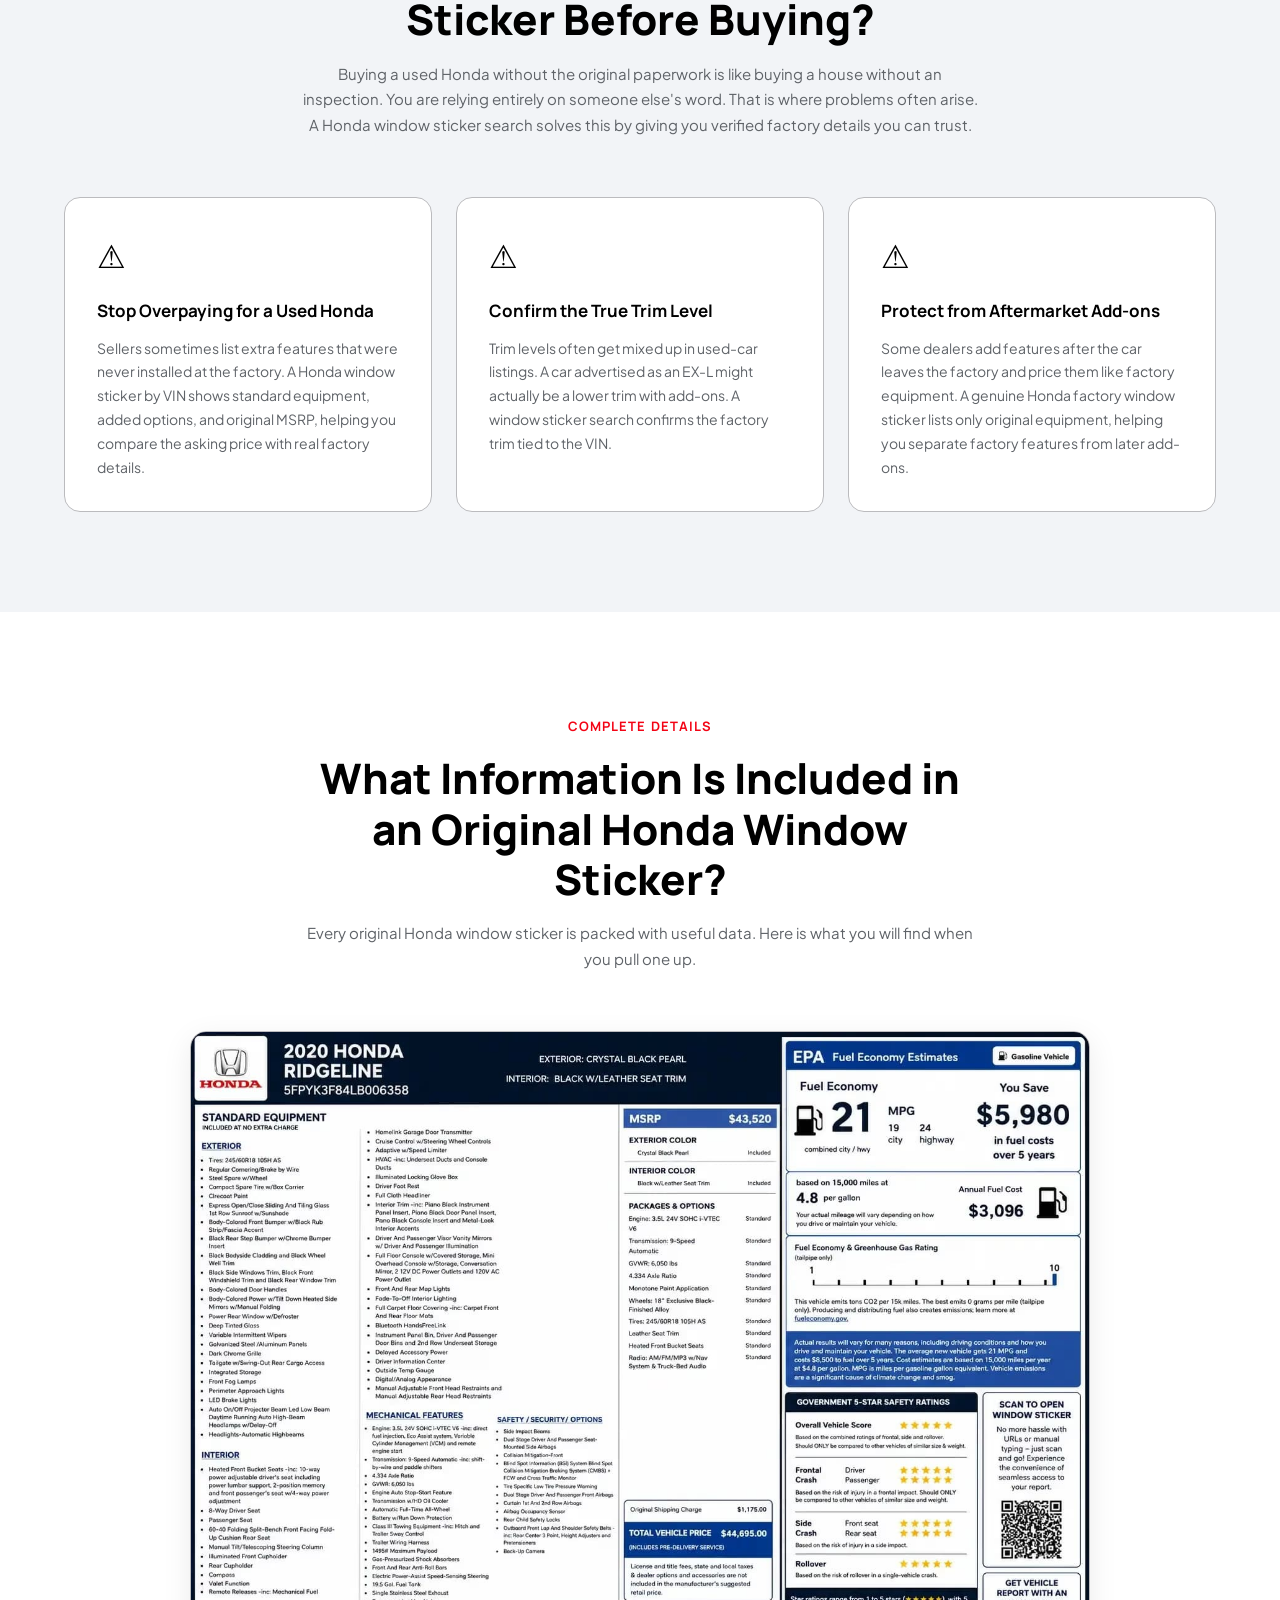
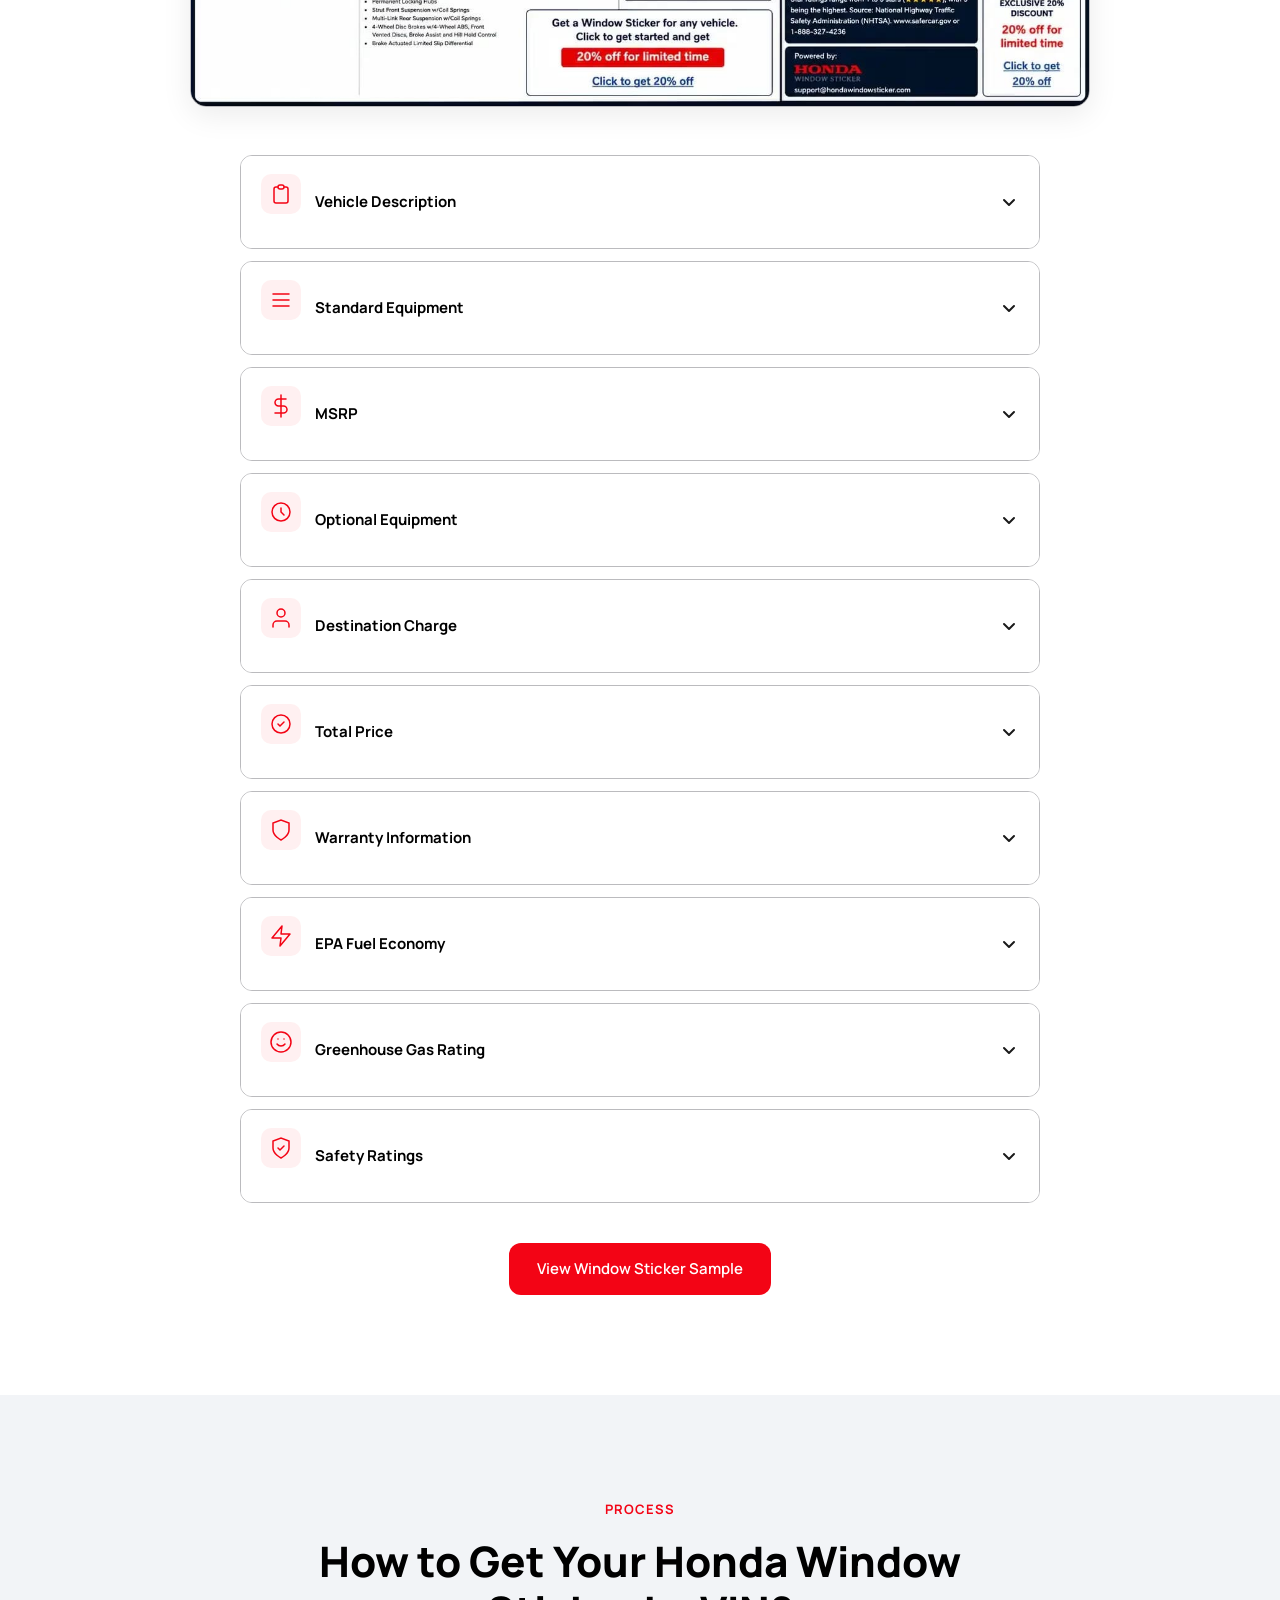
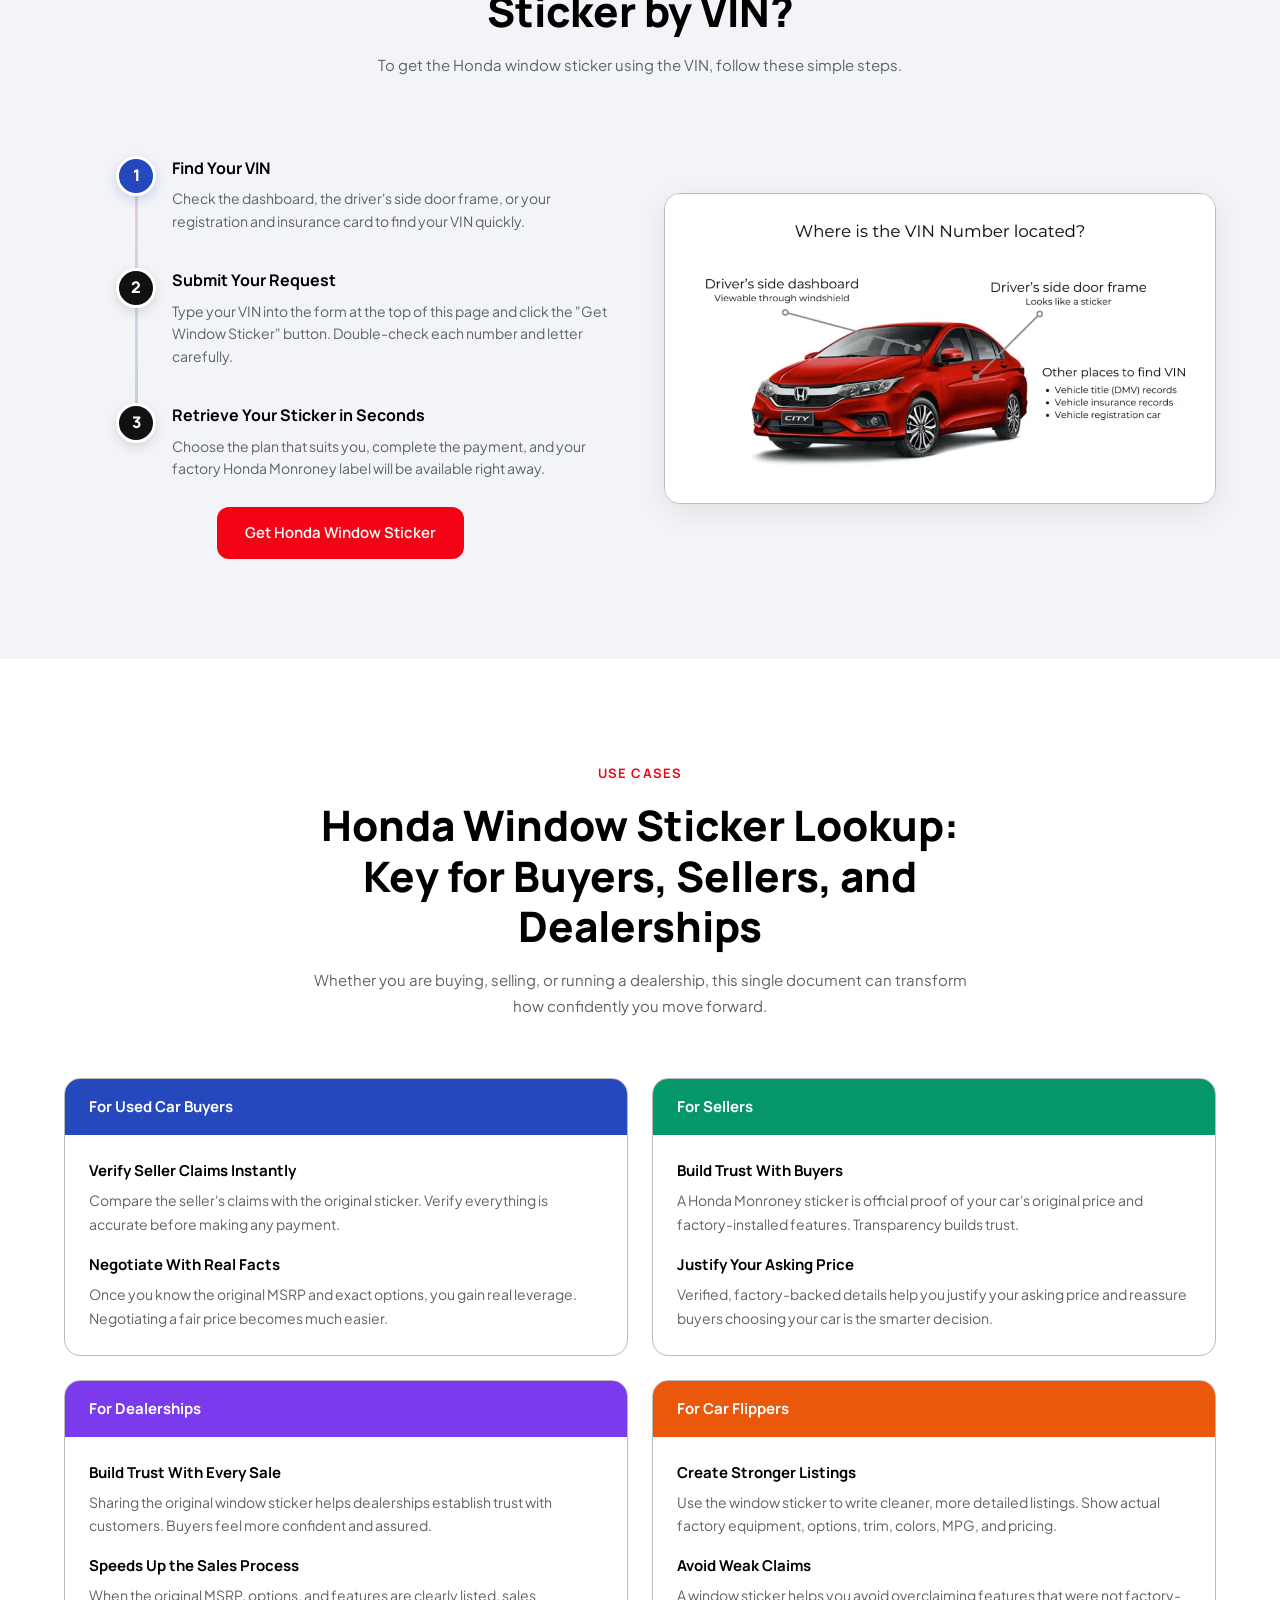
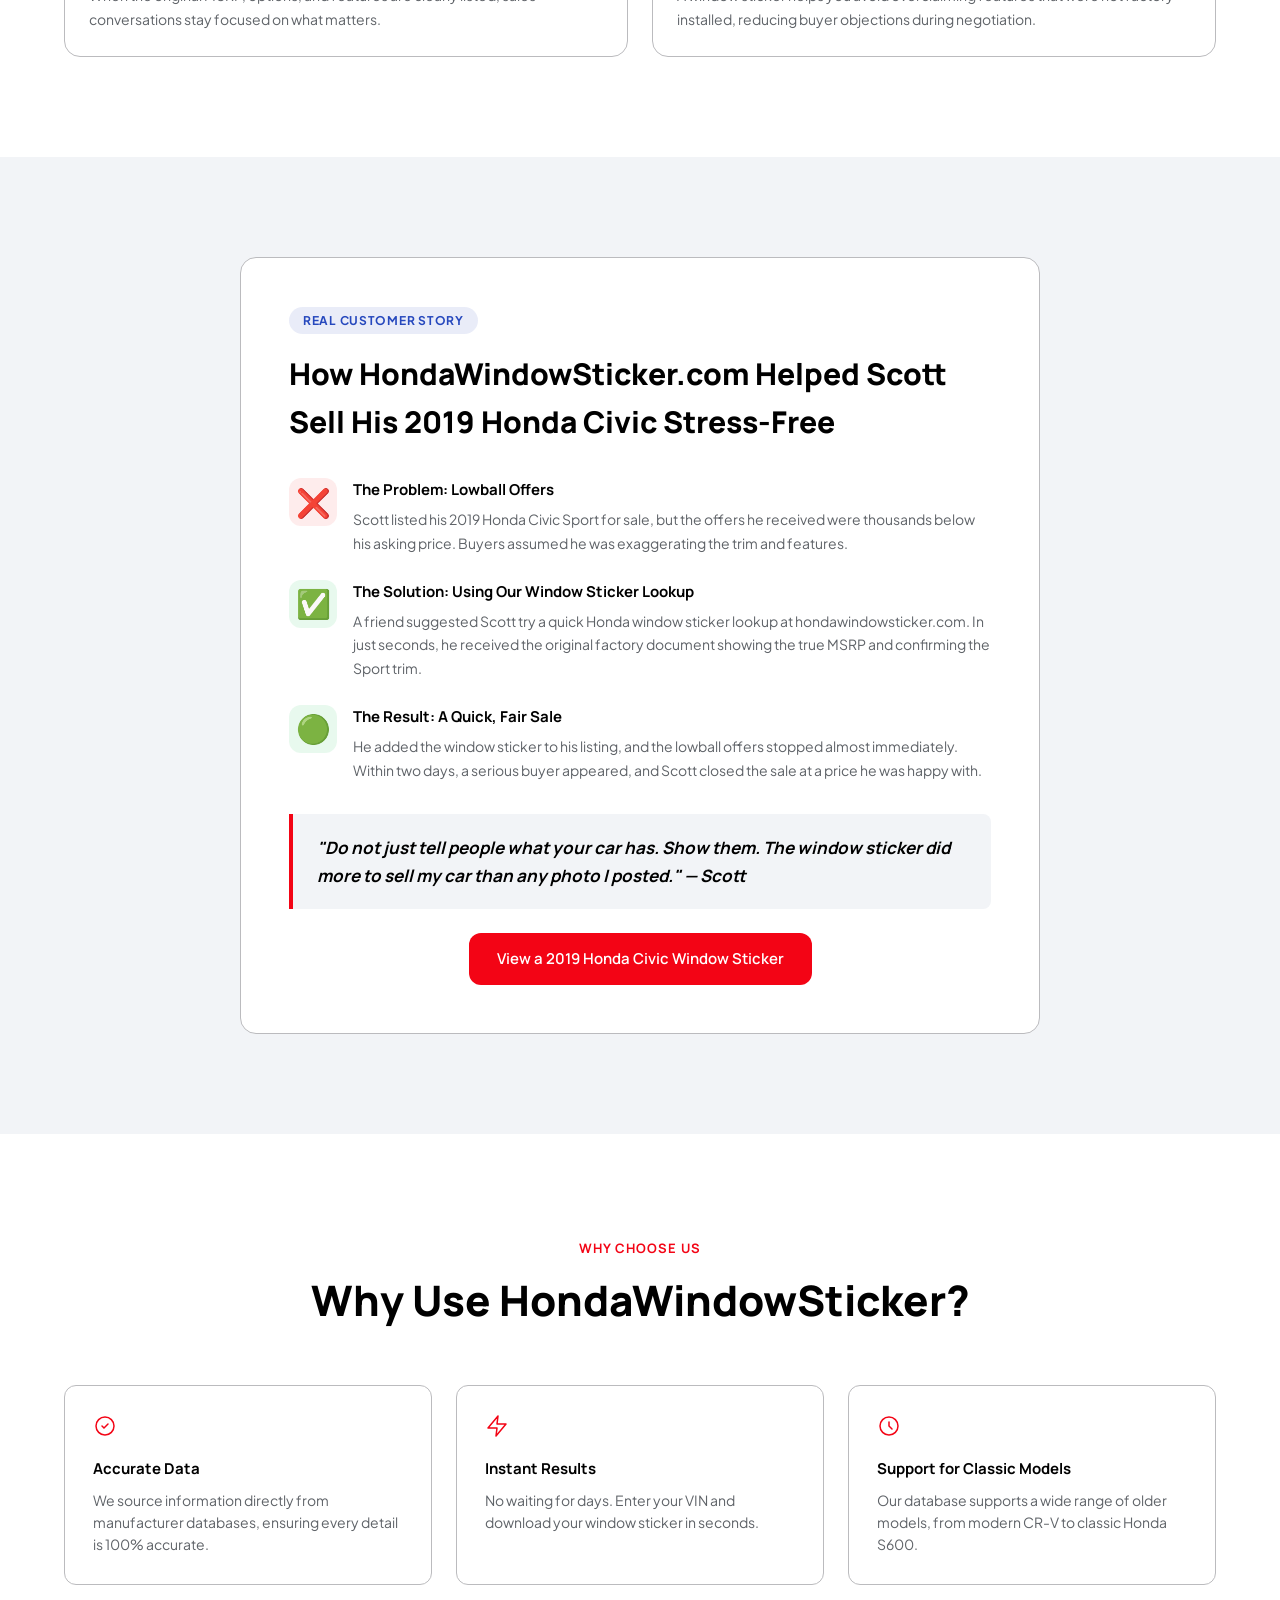
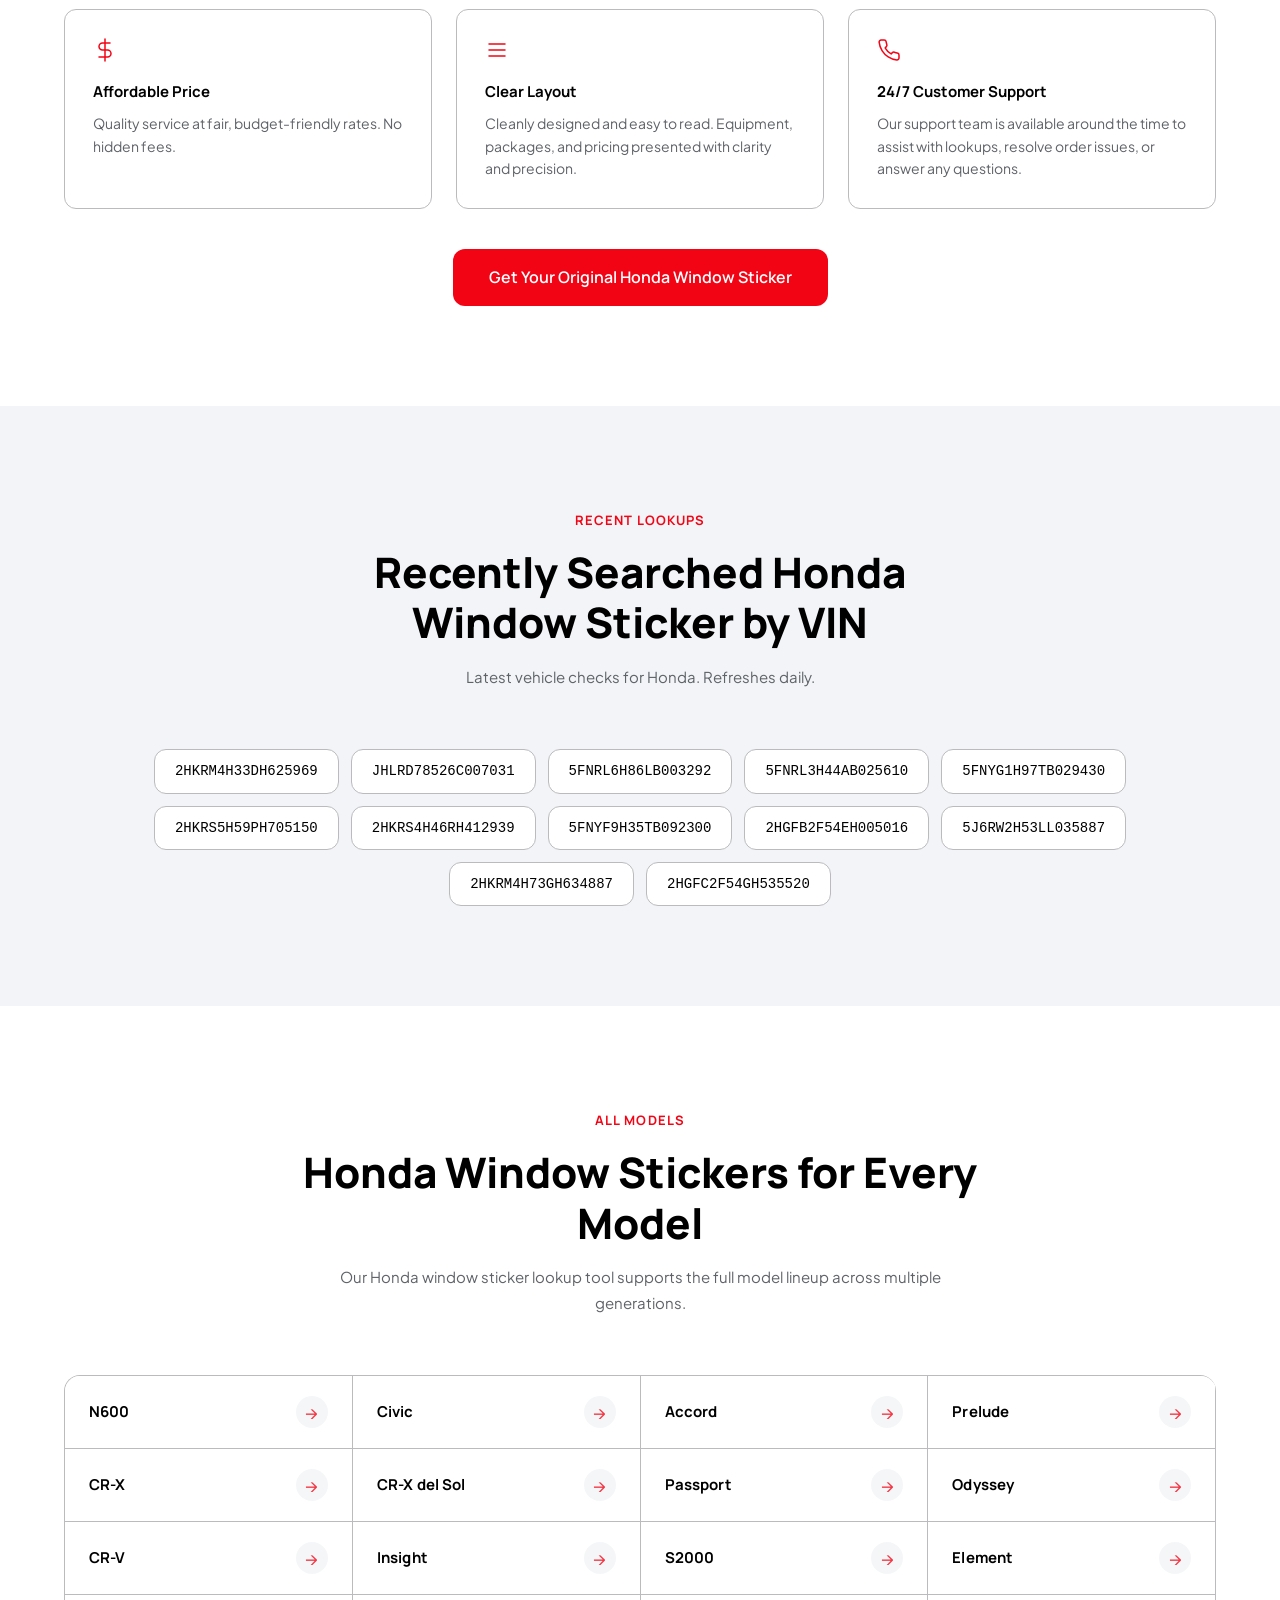
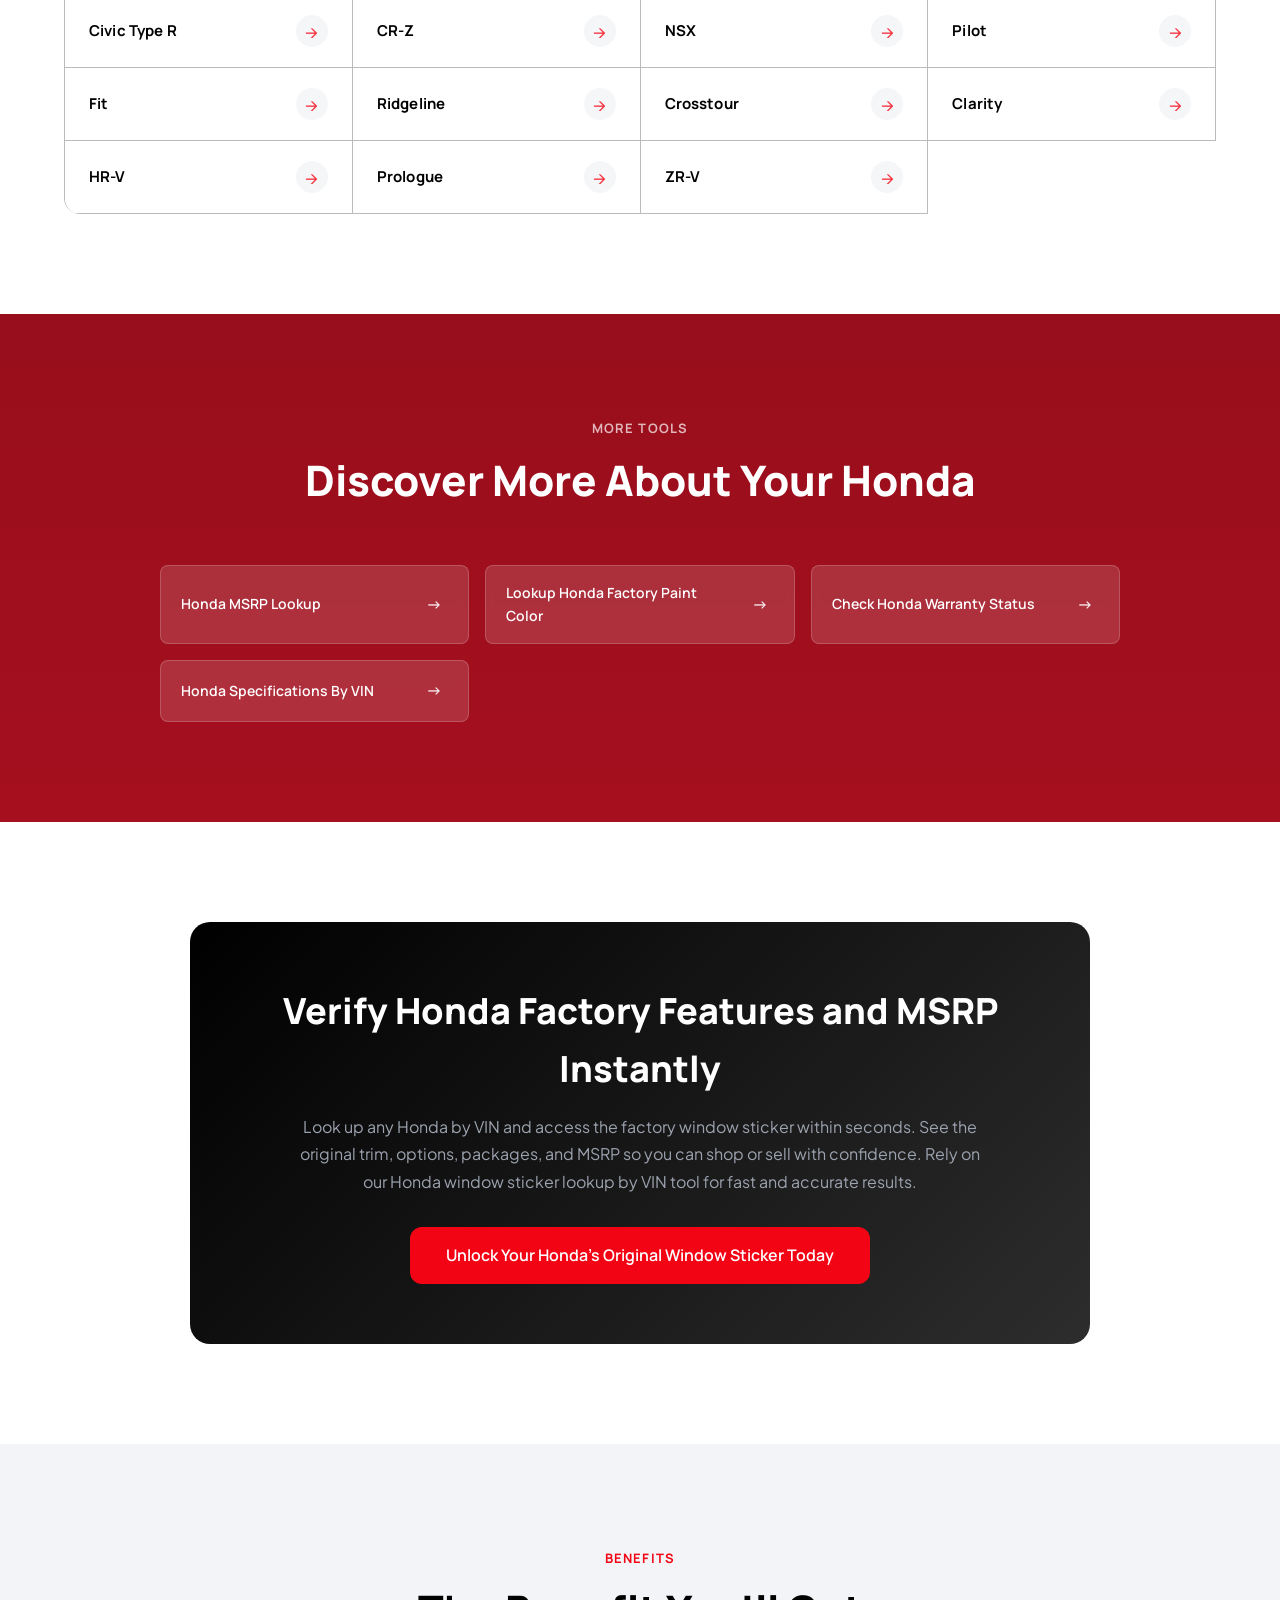
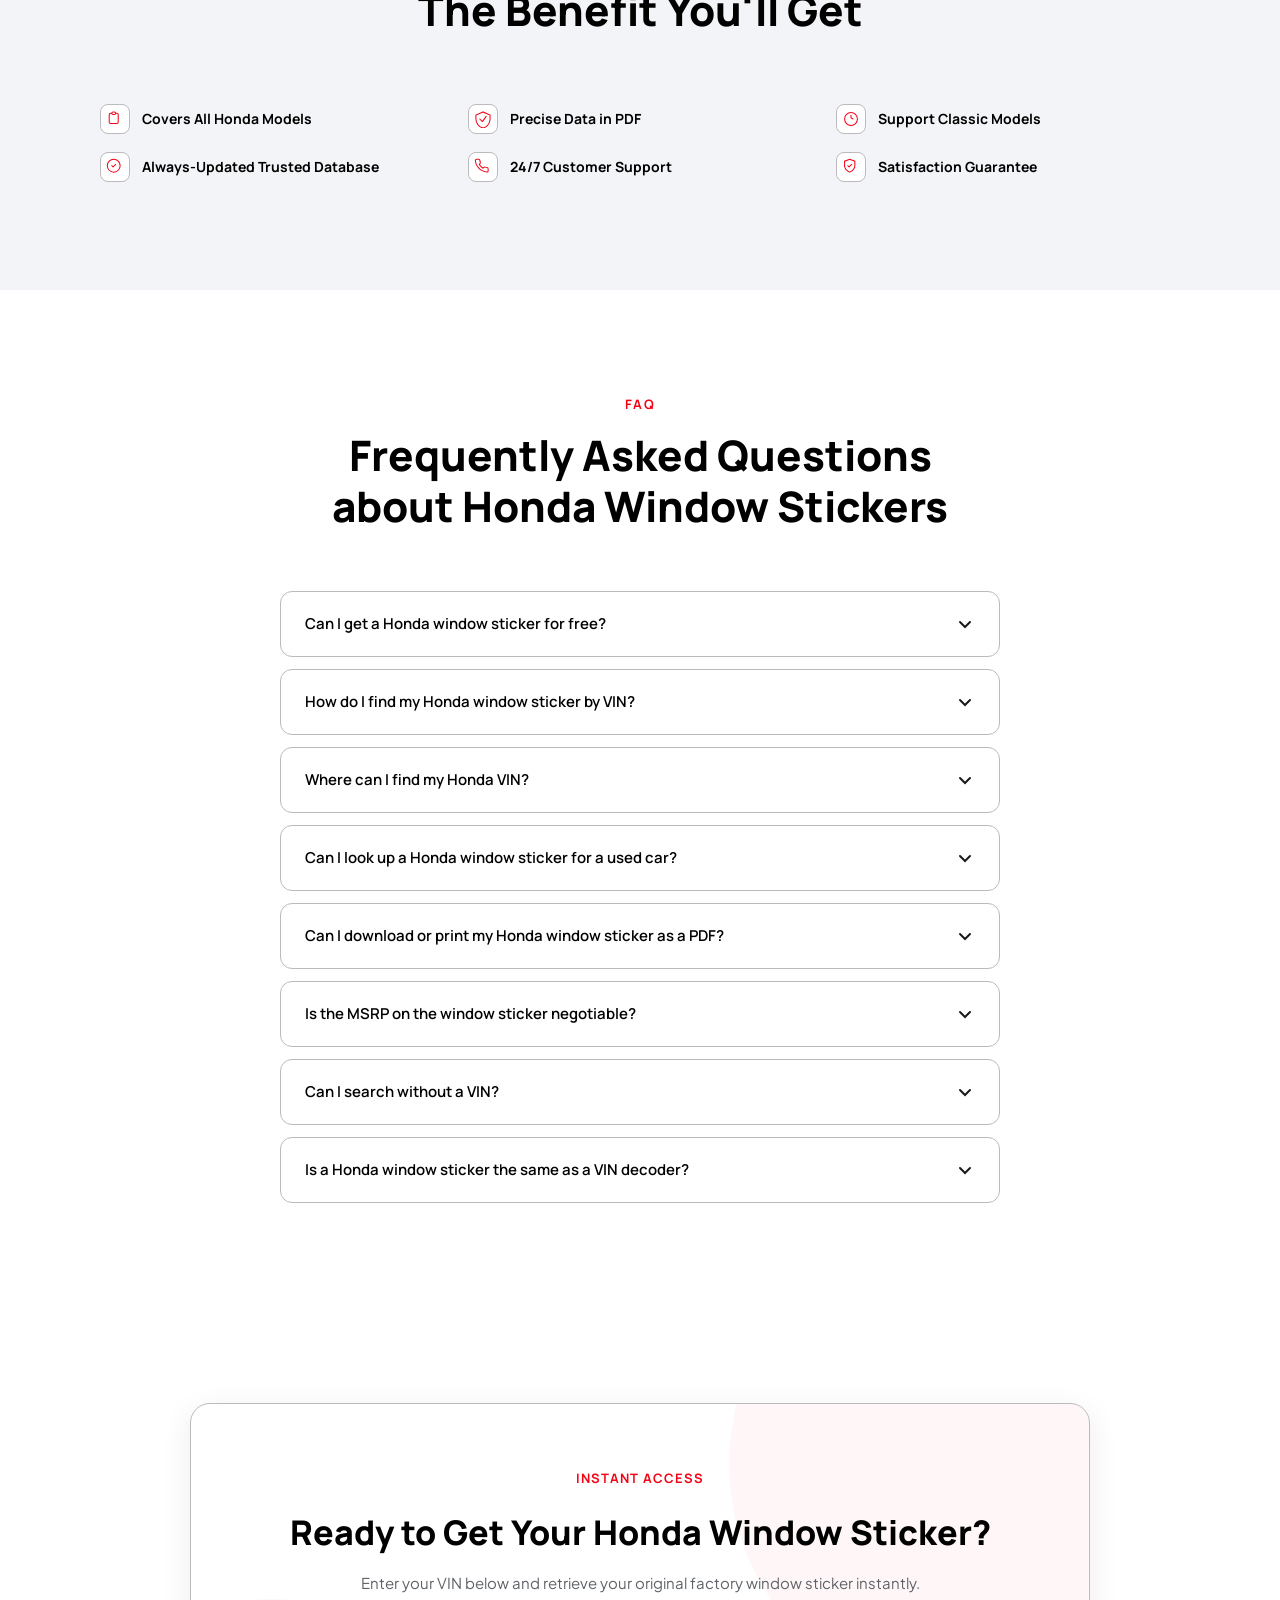
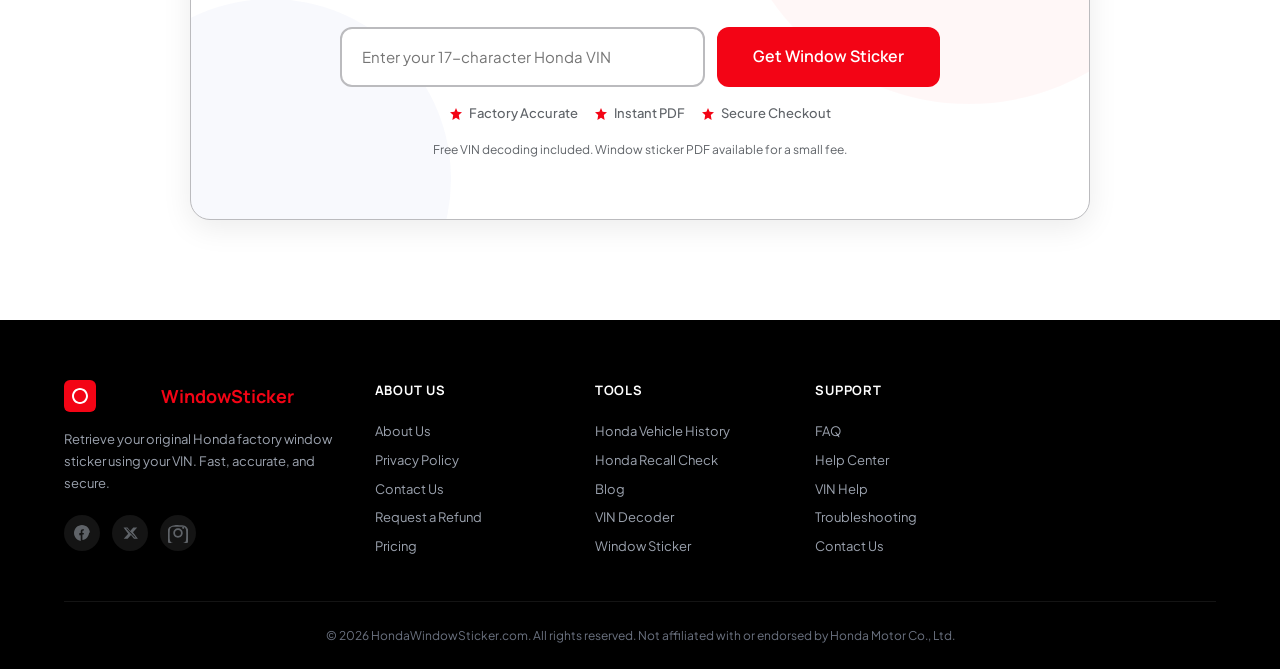
==== commit 901c4632: "Folder update" ====
--- a/index.html
+++ b/index.html
@@ -1,10 +1,10 @@
-<!DOCTYPE html>
+﻿<!DOCTYPE html>
 <html lang="en">
 <head>
   <meta charset="UTF-8">
   <meta name="viewport" content="width=device-width, initial-scale=1.0">
-  <title>Honda Window Sticker - Retrieve Your Original Factory Window Sticker</title>
-  <meta name="description" content="Retrieve your original Honda factory window sticker using your VIN. Get MSRP, original options, trim, colors, and specifications instantly.">
+  <title>Honda Window Sticker Lookup by VIN | Original Monroney</title>
+  <meta name="description" content="Retrieve your original Honda factory window sticker (Monroney label) by VIN. See MSRP, factory options, MPG, trim, and more. Instant PDF download.">
   <link rel="preconnect" href="https://fonts.googleapis.com">
   <link rel="preconnect" href="https://fonts.gstatic.com" crossorigin>
   <link href="https://fonts.googleapis.com/css2?family=Manrope:wght@500;600;700;800&family=Plus+Jakarta+Sans:wght@400;500;600;700&display=swap" rel="stylesheet">
@@ -15,7 +15,7 @@
   <!-- NAVIGATION -->
   <nav class="nav" id="nav">
     <div class="nav__container">
-      <a href="#" class="nav__logo">
+      <a href="index.html" class="nav__logo">
         <svg class="nav__logo-icon" viewBox="0 0 32 32" fill="none">
           <rect width="32" height="32" rx="6" fill="#F30415"/>
           <path d="M16 8c-4.4 0-8 3.6-8 8s3.6 8 8 8 8-3.6 8-8-3.6-8-8-8zm0 14c-3.3 0-6-2.7-6-6s2.7-6 6-6 6 2.7 6 6-2.7 6-6 6z" fill="#fff"/>
@@ -24,75 +24,53 @@
         <span class="nav__logo-text">Honda<span class="nav__logo-accent">WindowSticker</span></span>
       </a>
       <div class="nav__menu" id="navMenu">
+        <a href="build-sheet-by-vin.html" class="nav__link">Build Sheet</a>
+        <a href="paint-color-by-vin.html" class="nav__link">Paint Colour by VIN</a>
+        <a href="vin-decoder.html" class="nav__link">FREE VIN Decoder</a>
         <div class="nav__dropdown">
           <a href="#" class="nav__link nav__link--dropdown" id="servicesToggle">
-            Services
+            Tools
             <svg width="12" height="12" viewBox="0 0 12 12" fill="none"><path d="M3 5l3 3 3-3" stroke="currentColor" stroke-width="1.5" stroke-linecap="round" stroke-linejoin="round"/></svg>
           </a>
           <div class="nav__mega" id="navMega">
             <div class="nav__mega-grid">
-              <a href="window-sticker.html" class="nav__mega-item" data-service>
+              <a href="warranty-check-by-vin.html" class="nav__mega-item" data-service>
                 <div class="nav__mega-icon">
-                  <svg width="22" height="22" viewBox="0 0 28 28" fill="none"><rect x="3" y="4" width="22" height="20" rx="2" stroke="#F30415" stroke-width="1.5"/><path d="M3 10h22M9 4v6M19 4v6" stroke="#F30415" stroke-width="1.5"/></svg>
+                  <svg width="22" height="22" viewBox="0 0 28 28" fill="none"><path d="M12 22s8-4 8-10V5l-8-3-8 3v7c0 6 8 10 8 10z" stroke="#F30415" stroke-width="1.5" fill="none"/><path d="M9 12l2 2 4-4" stroke="#F30415" stroke-width="1.5" stroke-linecap="round" stroke-linejoin="round"/></svg>
                 </div>
                 <div class="nav__mega-text">
-                  <span class="nav__mega-title">Window Sticker</span>
-                  <span class="nav__mega-desc">Retrieve original factory window sticker</span>
+                  <span class="nav__mega-title">Warranty Check</span>
+                  <span class="nav__mega-desc">Check warranty status by VIN</span>
                 </div>
               </a>
-              <a href="index.html#services" class="nav__mega-item" data-service>
+              <a href="msrp-by-vin.html" class="nav__mega-item" data-service>
                 <div class="nav__mega-icon">
-                  <svg width="22" height="22" viewBox="0 0 28 28" fill="none"><path d="M14 3L3 8v6c0 6.5 4.5 12.5 11 14 6.5-1.5 11-7.5 11-14V8L14 3z" stroke="#F30415" stroke-width="1.5" fill="none"/><path d="M14 14l-3-3m3 3l3-3m-3 3v-6" stroke="#F30415" stroke-width="1.5" stroke-linecap="round"/></svg>
+                  <svg width="22" height="22" viewBox="0 0 28 28" fill="none"><path d="M12 1v22M17 5H9.5a3.5 3.5 0 000 7h5a3.5 3.5 0 010 7H6" stroke="#F30415" stroke-width="1.5" stroke-linecap="round" stroke-linejoin="round"/></svg>
                 </div>
                 <div class="nav__mega-text">
-                  <span class="nav__mega-title">VIN Decoder</span>
-                  <span class="nav__mega-desc">Decode any Honda VIN instantly</span>
+                  <span class="nav__mega-title">MSRP Check</span>
+                  <span class="nav__mega-desc">Check original MSRP by VIN</span>
                 </div>
               </a>
-              <a href="index.html#services" class="nav__mega-item" data-service>
+              <a href="specifications-by-vin.html" class="nav__mega-item" data-service>
                 <div class="nav__mega-icon">
-                  <svg width="22" height="22" viewBox="0 0 28 28" fill="none"><path d="M5 7h18v14H5V7z" stroke="#F30415" stroke-width="1.5" fill="none"/><path d="M5 11h18M9 7v4M19 7v4" stroke="#F30415" stroke-width="1.5"/></svg>
+                  <svg width="22" height="22" viewBox="0 0 28 28" fill="none"><path d="M9 5H7a2 2 0 00-2 2v12a2 2 0 002 2h10a2 2 0 002-2V7a2 2 0 00-2-2h-2M9 5a2 2 0 002 2h2a2 2 0 002-2M9 5a2 2 0 012-2h2a2 2 0 012 2" stroke="#F30415" stroke-width="1.5" stroke-linecap="round"/></svg>
                 </div>
                 <div class="nav__mega-text">
-                  <span class="nav__mega-title">Build Sheet</span>
-                  <span class="nav__mega-desc">Complete factory build sheet data</span>
+                  <span class="nav__mega-title">Specifications Check</span>
+                  <span class="nav__mega-desc">View factory specifications</span>
                 </div>
               </a>
-              <a href="index.html#services" class="nav__mega-item" data-service>
-                <div class="nav__mega-icon">
-                  <svg width="22" height="22" viewBox="0 0 28 28" fill="none"><circle cx="14" cy="14" r="11" stroke="#F30415" stroke-width="1.5" fill="none"/><path d="M14 8v6l4 4" stroke="#F30415" stroke-width="1.5" stroke-linecap="round"/></svg>
-                </div>
-                <div class="nav__mega-text">
-                  <span class="nav__mega-title">Recall Lookup</span>
-                  <span class="nav__mega-desc">Check open recalls by VIN</span>
-                </div>
-              </a>
-              <a href="index.html#services" class="nav__mega-item" data-service>
-                <div class="nav__mega-icon">
-                  <svg width="22" height="22" viewBox="0 0 28 28" fill="none"><circle cx="14" cy="14" r="10" stroke="#F30415" stroke-width="1.5" fill="none"/><path d="M14 10v4l3 1.5" stroke="#F30415" stroke-width="1.5" stroke-linecap="round"/></svg>
-                </div>
-                <div class="nav__mega-text">
-                  <span class="nav__mega-title">Paint Code</span>
-                  <span class="nav__mega-desc">Find exact factory paint code</span>
-                </div>
-              </a>
-              <a href="index.html#services" class="nav__mega-item" data-service>
-                <div class="nav__mega-icon">
-                  <svg width="22" height="22" viewBox="0 0 28 28" fill="none"><path d="M4 8h20v14H4V8z" stroke="#F30415" stroke-width="1.5" fill="none"/><circle cx="14" cy="15" r="3" stroke="#F30415" stroke-width="1.5" fill="none"/></svg>
-                </div>
-                <div class="nav__mega-text">
-                  <span class="nav__mega-title">Factory Options</span>
-                  <span class="nav__mega-desc">Every installed option listed</span>
-                </div>
-              </a>
-            </div>
-          </div>
-        </div>
-        <a href="#pricing" class="nav__link">Pricing</a>
-        <a href="#resources" class="nav__link">Resources</a>
-        <a href="#faq" class="nav__link">Support</a>
+            </div>
+          </div>
+        </div>
+        <div class="nav__menu-divider"></div>
+        <a href="#login" class="nav__link nav__menu-login">Log In</a>
+        <a href="#signup" class="btn btn--primary btn--sm nav__menu-signup">Sign Up</a>
       </div>
       <div class="nav__actions">
+        <a href="#login" class="nav__link nav__link--login">Log In</a>
+        <a href="#signup" class="btn btn--primary btn--sm">Sign Up</a>
         <button class="nav__hamburger" id="hamburger" aria-label="Menu">
           <span></span><span></span><span></span>
         </button>
@@ -109,16 +87,68 @@
     </div>
     <div class="container hero__container">
       <div class="hero__content fade-up">
-        <span class="hero__badge">Factory Original Data</span>
-        <h1 class="hero__title">Retrieve Your Original Honda Window Sticker</h1>
-        <p class="hero__subtitle">Get your factory window sticker instantly. See the original MSRP, factory-installed options, trim level, exterior &amp; interior colors, and complete vehicle specifications — all from your VIN.</p>
-        <div class="hero__search">
-          <div class="hero__search-input-wrap">
-            <input type="text" class="hero__search-input" placeholder="Enter your 17-character Honda VIN" maxlength="17" id="vinInput">
-            <button class="hero__search-btn btn btn--primary" id="searchBtn">Get Window Sticker</button>
-          </div>
-          <a href="#" class="hero__sample">View Sample Sticker &rarr;</a>
-        </div>
+        <h1 class="hero__title">Get a Honda Window Sticker by VIN</h1>
+        <p class="hero__subtitle">View the original factory details for any Honda using the VIN. Check MSRP, trim, standard equipment, factory-installed options, exterior color, interior color, MPG, warranty details, safety ratings, and total vehicle price in one easy-to-read sticker.</p>
+
+        <!-- MULTI-SEARCH TABS -->
+        <div class="hero__tabs">
+          <div class="hero__tabs-nav">
+            <button class="hero__tab active" data-tab="vin">By VIN</button>
+            <button class="hero__tab" data-tab="plate">By U.S License Plate</button>
+            <button class="hero__tab" data-tab="ymm">By Year, Make, Model</button>
+          </div>
+          <div class="hero__tabs-body">
+            <!-- VIN Tab -->
+            <div class="hero__tab-panel active" data-panel="vin">
+              <div class="hero__search-input-wrap">
+                <input type="text" class="hero__search-input" placeholder="Enter your 17-character Honda VIN" maxlength="17" id="vinInput">
+                <button class="hero__search-btn btn btn--primary" id="searchBtn">Get Window Sticker</button>
+              </div>
+              <div class="hero__search-helpers">
+                <a href="#" class="hero__sample">How to find the VIN?</a>
+                <a href="#" class="hero__sample">View Sample</a>
+              </div>
+            </div>
+            <!-- Plate Tab -->
+            <div class="hero__tab-panel" data-panel="plate">
+              <div class="hero__search-row">
+                <input type="text" class="hero__search-input" placeholder="Enter License Plate" maxlength="8" id="plateInput">
+                <select class="hero__search-select" id="plateState">
+                  <option value="">Select State</option>
+                  <option>Alabama</option><option>Alaska</option><option>Arizona</option><option>California</option><option>Colorado</option><option>Connecticut</option><option>Delaware</option><option>Florida</option><option>Georgia</option><option>Hawaii</option><option>Idaho</option><option>Illinois</option><option>Indiana</option><option>Iowa</option><option>Kansas</option><option>Kentucky</option><option>Louisiana</option><option>Maine</option><option>Maryland</option><option>Massachusetts</option><option>Michigan</option><option>Minnesota</option><option>Mississippi</option><option>Missouri</option><option>Montana</option><option>Nebraska</option><option>Nevada</option><option>New Hampshire</option><option>New Jersey</option><option>New Mexico</option><option>New York</option><option>North Carolina</option><option>North Dakota</option><option>Ohio</option><option>Oklahoma</option><option>Oregon</option><option>Pennsylvania</option><option>Rhode Island</option><option>South Carolina</option><option>South Dakota</option><option>Tennessee</option><option>Texas</option><option>Utah</option><option>Vermont</option><option>Virginia</option><option>Washington</option><option>West Virginia</option><option>Wisconsin</option><option>Wyoming</option>
+                </select>
+              </div>
+              <button class="hero__search-btn btn btn--primary" id="plateBtn" style="width:100%;margin-top:8px">Get Window Sticker</button>
+              <div class="hero__search-helpers">
+                <a href="#" class="hero__sample">How to find the VIN?</a>
+                <a href="#" class="hero__sample">View Sample</a>
+              </div>
+            </div>
+            <!-- YMM Tab -->
+            <div class="hero__tab-panel" data-panel="ymm">
+              <div class="hero__search-row">
+                <select class="hero__search-select" id="ymmYear"><option value="">Select Year</option><option>2025</option><option>2024</option><option>2023</option><option>2022</option><option>2021</option><option>2020</option><option>2019</option><option>2018</option><option>2017</option><option>2016</option><option>2015</option><option>2014</option><option>2013</option><option>2012</option><option>2011</option><option>2010</option><option>2009</option><option>2008</option><option>2007</option><option>2006</option><option>2005</option><option>2004</option><option>2003</option><option>2002</option><option>2001</option><option>2000</option></select>
+                <select class="hero__search-select" id="ymmMake" disabled><option value="">Select Make</option></select>
+              </div>
+              <div class="hero__search-row" style="margin-top:8px">
+                <select class="hero__search-select" id="ymmModel" disabled><option value="">Select Model</option></select>
+                <input type="email" class="hero__search-input" placeholder="Enter Your Email" id="ymmEmail">
+              </div>
+              <div class="hero__search-row hero__search-row--promo" style="margin-top:8px">
+                <div class="hero__search-input-wrap hero__search-input-wrap--promo">
+                  <input type="tel" class="hero__search-input" placeholder="Enter Phone for" id="ymmPhone">
+                  <span class="hero__promo-badge">10% off</span>
+                </div>
+              </div>
+              <button class="hero__search-btn btn btn--primary" id="ymmBtn" style="width:100%;margin-top:8px">Get Window Sticker</button>
+              <div class="hero__search-helpers">
+                <a href="#" class="hero__sample">How to find the VIN?</a>
+                <a href="#" class="hero__sample">View Sample</a>
+              </div>
+            </div>
+          </div>
+        </div>
+
         <div class="hero__trust">
           <div class="hero__trust-item">
             <svg width="18" height="18" viewBox="0 0 18 18" fill="none"><path d="M9 1L11.05 6.2l5.45.5-4.15 3.7L13.5 16 9 13.5 4.5 16l1.15-5.6L1.5 6.7l5.45-.5L9 1z" fill="#F30415"/></svg>
@@ -141,7 +171,7 @@
       <div class="hero__visual fade-up">
         <div class="hero__image-wrapper">
           <div class="hero__car-glow"></div>
-          <img src="https://placehold.co/800x500/eef1f6/1a1a1a?text=Honda+SUV" alt="2025 Honda CR-V" class="hero__car-img" loading="lazy">
+          <img src="assets/images/Honda_Elevate_1_0e35d0dc4b.jpg" alt="Honda Elevate" class="hero__car-img" loading="lazy">
           <div class="hero__badge-float hero__badge-float--1">
             <strong>MSRP</strong>
             <span>$29,850</span>
@@ -159,312 +189,462 @@
     </div>
   </section>
 
-  <!-- FEATURED SERVICES -->
-  <section class="services section" id="services">
-    <div class="container">
-      <div class="section__header fade-up">
-        <span class="section__tag">Services</span>
-        <h2 class="section__title">Everything You Need to Know About Your Honda</h2>
-        <p class="section__desc">Access comprehensive vehicle data from your VIN. From the original window sticker to build sheets and recall information.</p>
-      </div>
-      <div class="services__grid">
-        <div class="service-card fade-up">
-          <div class="service-card__icon">
-            <svg width="28" height="28" viewBox="0 0 28 28" fill="none"><rect x="3" y="4" width="22" height="20" rx="2" stroke="#F30415" stroke-width="1.5"/><path d="M3 10h22M9 4v6M19 4v6" stroke="#F30415" stroke-width="1.5"/></svg>
-          </div>
-          <h3 class="service-card__title">Window Sticker</h3>
-          <p class="service-card__desc">Retrieve the original factory window sticker with MSRP, options, and standard features.</p>
-        </div>
-        <div class="service-card fade-up">
-          <div class="service-card__icon">
-            <svg width="28" height="28" viewBox="0 0 28 28" fill="none"><path d="M14 3L3 8v6c0 6.5 4.5 12.5 11 14 6.5-1.5 11-7.5 11-14V8L14 3z" stroke="#F30415" stroke-width="1.5" fill="none"/><path d="M14 14l-3-3m3 3l3-3m-3 3v-6" stroke="#F30415" stroke-width="1.5" stroke-linecap="round"/></svg>
-          </div>
-          <h3 class="service-card__title">VIN Decoder</h3>
-          <p class="service-card__desc">Decode any Honda VIN to reveal model year, engine, transmission, and assembly plant.</p>
-        </div>
-        <div class="service-card fade-up">
-          <div class="service-card__icon">
-            <svg width="28" height="28" viewBox="0 0 28 28" fill="none"><path d="M5 7h18v14H5V7z" stroke="#F30415" stroke-width="1.5" fill="none"/><path d="M5 11h18M9 7v4M19 7v4" stroke="#F30415" stroke-width="1.5"/></svg>
-          </div>
-          <h3 class="service-card__title">Build Sheet</h3>
-          <p class="service-card__desc">Get the complete factory build sheet with every component and option your Honda left the factory with.</p>
-        </div>
-        <div class="service-card fade-up">
-          <div class="service-card__icon">
-            <svg width="28" height="28" viewBox="0 0 28 28" fill="none"><circle cx="14" cy="14" r="11" stroke="#F30415" stroke-width="1.5" fill="none"/><path d="M14 8v6l4 4" stroke="#F30415" stroke-width="1.5" stroke-linecap="round"/></svg>
-          </div>
-          <h3 class="service-card__title">Recall Lookup</h3>
-          <p class="service-card__desc">Check for open recalls and service campaigns specific to your Honda's VIN.</p>
-        </div>
-        <div class="service-card fade-up">
-          <div class="service-card__icon">
-            <svg width="28" height="28" viewBox="0 0 28 28" fill="none"><circle cx="14" cy="14" r="10" stroke="#F30415" stroke-width="1.5" fill="none"/><path d="M14 10v4l3 1.5" stroke="#F30415" stroke-width="1.5" stroke-linecap="round"/></svg>
-          </div>
-          <h3 class="service-card__title">Paint Code</h3>
-          <p class="service-card__desc">Find your exact factory paint code and color name for touch-ups and repairs.</p>
-        </div>
-        <div class="service-card fade-up">
-          <div class="service-card__icon">
-            <svg width="28" height="28" viewBox="0 0 28 28" fill="none"><path d="M4 8h20v14H4V8z" stroke="#F30415" stroke-width="1.5" fill="none"/><circle cx="14" cy="15" r="3" stroke="#F30415" stroke-width="1.5" fill="none"/></svg>
-          </div>
-          <h3 class="service-card__title">Factory Options</h3>
-          <p class="service-card__desc">See every factory-installed option and package that came with your vehicle.</p>
-        </div>
-      </div>
-    </div>
-  </section>
-
-  <!-- HOW IT WORKS -->
-  <section class="how section" id="how">
-    <div class="container">
-      <div class="section__header fade-up">
-        <span class="section__tag">How It Works</span>
-        <h2 class="section__title">Three Simple Steps</h2>
-        <p class="section__desc">Get your Honda window sticker in minutes. No appointments, no paperwork.</p>
-      </div>
-      <div class="how__steps">
-        <div class="how__step fade-up">
-          <div class="how__step-number">1</div>
-          <h3 class="how__step-title">Enter Your VIN</h3>
-          <p class="how__step-desc">Type or paste your 17-character Honda VIN into the search field. Found on your dashboard, door jamb, or insurance card.</p>
-        </div>
-        <div class="how__step-arrow fade-up">
-          <svg width="40" height="16" viewBox="0 0 40 16" fill="none"><path d="M0 8h34M28 2l6 6-6 6" stroke="#2648BD" stroke-width="2" stroke-linecap="round" stroke-linejoin="round"/></svg>
-        </div>
-        <div class="how__step fade-up">
-          <div class="how__step-number">2</div>
-          <h3 class="how__step-title">Generate Sticker</h3>
-          <p class="how__step-desc">Our system instantly matches your VIN against official Honda factory data and generates your original window sticker.</p>
-        </div>
-        <div class="how__step-arrow fade-up">
-          <svg width="40" height="16" viewBox="0 0 40 16" fill="none"><path d="M0 8h34M28 2l6 6-6 6" stroke="#2648BD" stroke-width="2" stroke-linecap="round" stroke-linejoin="round"/></svg>
-        </div>
-        <div class="how__step fade-up">
-          <div class="how__step-number">3</div>
-          <h3 class="how__step-title">Download PDF</h3>
-          <p class="how__step-desc">Download your official window sticker as a high-quality PDF. Print it, save it, or share it instantly.</p>
-        </div>
-      </div>
-    </div>
-  </section>
-
-  <!-- WINDOW STICKER PREVIEW -->
-  <section class="preview section section--alt" id="preview">
-    <div class="container">
-      <div class="section__header fade-up">
-        <span class="section__tag">Preview</span>
-        <h2 class="section__title">What You'll Receive</h2>
-        <p class="section__desc">A complete, factory-accurate window sticker with every detail from the original dealership window.</p>
-      </div>
-      <div class="preview__mockup fade-up">
-        <div class="preview__laptop">
-          <div class="preview__screen">
-            <div class="preview__sticker">
-              <div class="preview__sticker-header">
-                <span>HONDA</span>
-                <span>Monroney Label</span>
-              </div>
-              <div class="preview__sticker-body">
-                <div class="preview__row"><span>Model</span><span>2025 CR-V EX-L</span></div>
-                <div class="preview__row"><span>VIN</span><span>2HKRW5H5XSH123456</span></div>
-                <div class="preview__row"><span>MSRP</span><span>$29,850</span></div>
-                <div class="preview__row"><span>Engine</span><span>1.5L I-4 Turbo</span></div>
-                <div class="preview__row"><span>Transmission</span><span>CVT</span></div>
-                <div class="preview__row"><span>Exterior</span><span>Platinum White Pearl</span></div>
-                <div class="preview__row"><span>Interior</span><span>Gray Leather</span></div>
-              </div>
-              <div class="preview__hotspot preview__hotspot--1" data-label="MSRP $29,850">
-                <span class="preview__pulse"></span>
-              </div>
-              <div class="preview__hotspot preview__hotspot--2" data-label="1.5L Turbo Engine">
-                <span class="preview__pulse"></span>
-              </div>
-              <div class="preview__hotspot preview__hotspot--3" data-label="EX-L Trim Level">
-                <span class="preview__pulse"></span>
-              </div>
-            </div>
-          </div>
-          <div class="preview__base"></div>
-          <div class="preview__lid"></div>
-        </div>
-      </div>
-    </div>
-  </section>
-
-  <!-- POPULAR HONDA MODELS -->
+  <!-- WHAT IS A WINDOW STICKER -->
+  <section class="what section" id="what">
+    <div class="container">
+      <div class="section__header fade-up">
+        <span class="section__tag">What Is It</span>
+        <h2 class="section__title">What Is a Honda Window Sticker?</h2>
+        <p class="section__desc">A Honda window sticker, also known as a <strong>Honda Monroney sticker</strong>, is the official label placed on every new Honda when it leaves the factory. It displays the exact original MSRP, factory-installed features, fuel efficiency, and safety ratings.</p>
+      </div>
+    </div>
+  </section>
+
+  <!-- WHY CHECK - WARNING CARDS -->
+  <section class="warnings section section--alt" id="warnings">
+    <div class="container">
+      <div class="section__header fade-up">
+        <span class="section__tag">Why It Matters</span>
+        <h2 class="section__title">Why Check a Honda Window Sticker Before Buying?</h2>
+        <p class="section__desc">Buying a used Honda without the original paperwork is like buying a house without an inspection. You are relying entirely on someone else's word. That is where problems often arise. A Honda window sticker search solves this by giving you verified factory details you can trust.</p>
+      </div>
+      <div class="warnings__grid">
+        <div class="warning-card fade-up">
+          <div class="warning-card__icon">&#9888;&#65039;</div>
+          <h3 class="warning-card__title">Stop Overpaying for a Used Honda</h3>
+          <p class="warning-card__desc">Sellers sometimes list extra features that were never installed at the factory. A Honda window sticker by VIN shows standard equipment, added options, and original MSRP, helping you compare the asking price with real factory details.</p>
+        </div>
+        <div class="warning-card fade-up">
+          <div class="warning-card__icon">&#9888;&#65039;</div>
+          <h3 class="warning-card__title">Confirm the True Trim Level</h3>
+          <p class="warning-card__desc">Trim levels often get mixed up in used-car listings. A car advertised as an EX-L might actually be a lower trim with add-ons. A window sticker search confirms the factory trim tied to the VIN.</p>
+        </div>
+        <div class="warning-card fade-up">
+          <div class="warning-card__icon">&#9888;&#65039;</div>
+          <h3 class="warning-card__title">Protect from Aftermarket Add-ons</h3>
+          <p class="warning-card__desc">Some dealers add features after the car leaves the factory and price them like factory equipment. A genuine Honda factory window sticker lists only original equipment, helping you separate factory features from later add-ons.</p>
+        </div>
+      </div>
+    </div>
+  </section>
+
+  <!-- WHAT'S INCLUDED -->
+  <section class="included section" id="included">
+    <div class="container">
+      <div class="section__header fade-up">
+        <span class="section__tag">Complete Details</span>
+        <h2 class="section__title">What Information Is Included in an Original Honda Window Sticker?</h2>
+        <p class="section__desc">Every original Honda window sticker is packed with useful data. Here is what you will find when you pull one up.</p>
+      </div>
+      <div class="included__sample-img fade-up" style="margin:32px auto 48px;max-width:900px;text-align:center">
+        <img src="assets/images/window-sticker-sample.jpg" alt="2020 Honda Ridgeline Window Sticker Sample - Original Monroney Label" style="width:100%;border-radius:var(--radius-lg);box-shadow:var(--shadow-lg);border:1px solid var(--border);display:block" loading="lazy">
+      </div>
+      <div class="included__grid included__accordion">
+        <div class="included__card fade-up">
+          <button class="included__card-header" aria-expanded="false">
+            <span class="included__card-left">
+              <span class="included__card-icon">
+                <svg width="24" height="24" viewBox="0 0 24 24" fill="none"><path d="M9 5H7a2 2 0 00-2 2v12a2 2 0 002 2h10a2 2 0 002-2V7a2 2 0 00-2-2h-2M9 5a2 2 0 002 2h2a2 2 0 002-2M9 5a2 2 0 012-2h2a2 2 0 012 2" stroke="#F30415" stroke-width="1.5" stroke-linecap="round"/></svg>
+              </span>
+              <span class="included__card-title">Vehicle Description</span>
+            </span>
+            <svg class="included__chevron" width="20" height="20" viewBox="0 0 20 20" fill="none"><path d="M5 8l5 5 5-5" stroke="#1A1A1A" stroke-width="2" stroke-linecap="round" stroke-linejoin="round"/></svg>
+          </button>
+          <div class="included__card-body"><p class="included__card-desc">Basic details including model name, trim level, engine, transmission type, and both exterior and interior colors.</p></div>
+        </div>
+        <div class="included__card fade-up">
+          <button class="included__card-header" aria-expanded="false">
+            <span class="included__card-left">
+              <span class="included__card-icon">
+                <svg width="24" height="24" viewBox="0 0 24 24" fill="none"><path d="M4 6h16M4 12h16M4 18h16" stroke="#F30415" stroke-width="1.5" stroke-linecap="round"/></svg>
+              </span>
+              <span class="included__card-title">Standard Equipment</span>
+            </span>
+            <svg class="included__chevron" width="20" height="20" viewBox="0 0 20 20" fill="none"><path d="M5 8l5 5 5-5" stroke="#1A1A1A" stroke-width="2" stroke-linecap="round" stroke-linejoin="round"/></svg>
+          </button>
+          <div class="included__card-body"><p class="included__card-desc">Everything that comes with the car at no extra cost, organized by exterior, interior, mechanical, and safety features.</p></div>
+        </div>
+        <div class="included__card fade-up">
+          <button class="included__card-header" aria-expanded="false">
+            <span class="included__card-left">
+              <span class="included__card-icon">
+                <svg width="24" height="24" viewBox="0 0 24 24" fill="none"><path d="M12 1v22M17 5H9.5a3.5 3.5 0 000 7h5a3.5 3.5 0 010 7H6" stroke="#F30415" stroke-width="1.5" stroke-linecap="round" stroke-linejoin="round"/></svg>
+              </span>
+              <span class="included__card-title">MSRP</span>
+            </span>
+            <svg class="included__chevron" width="20" height="20" viewBox="0 0 20 20" fill="none"><path d="M5 8l5 5 5-5" stroke="#1A1A1A" stroke-width="2" stroke-linecap="round" stroke-linejoin="round"/></svg>
+          </button>
+          <div class="included__card-body"><p class="included__card-desc">The base price Honda sets before any additional features are added. A useful reference when determining a fair deal.</p></div>
+        </div>
+        <div class="included__card fade-up">
+          <button class="included__card-header" aria-expanded="false">
+            <span class="included__card-left">
+              <span class="included__card-icon">
+                <svg width="24" height="24" viewBox="0 0 24 24" fill="none"><path d="M12 8v4l3 3m6-3a9 9 0 11-18 0 9 9 0 0118 0z" stroke="#F30415" stroke-width="1.5" stroke-linecap="round"/></svg>
+              </span>
+              <span class="included__card-title">Optional Equipment</span>
+            </span>
+            <svg class="included__chevron" width="20" height="20" viewBox="0 0 20 20" fill="none"><path d="M5 8l5 5 5-5" stroke="#1A1A1A" stroke-width="2" stroke-linecap="round" stroke-linejoin="round"/></svg>
+          </button>
+          <div class="included__card-body"><p class="included__card-desc">Factory-installed upgrades or add-on packages with individual prices: leather seats, sunroof, upgraded wheels, driver-assist systems.</p></div>
+        </div>
+        <div class="included__card fade-up">
+          <button class="included__card-header" aria-expanded="false">
+            <span class="included__card-left">
+              <span class="included__card-icon">
+                <svg width="24" height="24" viewBox="0 0 24 24" fill="none"><path d="M20 21v-2a4 4 0 00-4-4H8a4 4 0 00-4 4v2M12 3a4 4 0 110 8 4 4 0 010-8z" stroke="#F30415" stroke-width="1.5" stroke-linecap="round"/></svg>
+              </span>
+              <span class="included__card-title">Destination Charge</span>
+            </span>
+            <svg class="included__chevron" width="20" height="20" viewBox="0 0 20 20" fill="none"><path d="M5 8l5 5 5-5" stroke="#1A1A1A" stroke-width="2" stroke-linecap="round" stroke-linejoin="round"/></svg>
+          </button>
+          <div class="included__card-body"><p class="included__card-desc">The fee Honda charges to ship the vehicle from the factory to the dealership. A standard, non-negotiable cost.</p></div>
+        </div>
+        <div class="included__card fade-up">
+          <button class="included__card-header" aria-expanded="false">
+            <span class="included__card-left">
+              <span class="included__card-icon">
+                <svg width="24" height="24" viewBox="0 0 24 24" fill="none"><path d="M9 12l2 2 4-4m6 2a9 9 0 11-18 0 9 9 0 0118 0z" stroke="#F30415" stroke-width="1.5" stroke-linecap="round"/></svg>
+              </span>
+              <span class="included__card-title">Total Price</span>
+            </span>
+            <svg class="included__chevron" width="20" height="20" viewBox="0 0 20 20" fill="none"><path d="M5 8l5 5 5-5" stroke="#1A1A1A" stroke-width="2" stroke-linecap="round" stroke-linejoin="round"/></svg>
+          </button>
+          <div class="included__card-body"><p class="included__card-desc">The final MSRP combining base MSRP, all optional equipment, and destination charge. The most important figure for original value.</p></div>
+        </div>
+        <div class="included__card fade-up">
+          <button class="included__card-header" aria-expanded="false">
+            <span class="included__card-left">
+              <span class="included__card-icon">
+                <svg width="24" height="24" viewBox="0 0 24 24" fill="none"><path d="M12 22s8-4 8-10V5l-8-3-8 3v7c0 6 8 10 8 10z" stroke="#F30415" stroke-width="1.5" stroke-linecap="round"/></svg>
+              </span>
+              <span class="included__card-title">Warranty Information</span>
+            </span>
+            <svg class="included__chevron" width="20" height="20" viewBox="0 0 20 20" fill="none"><path d="M5 8l5 5 5-5" stroke="#1A1A1A" stroke-width="2" stroke-linecap="round" stroke-linejoin="round"/></svg>
+          </button>
+          <div class="included__card-body"><p class="included__card-desc">Factory warranty coverage details: powertrain, basic, and roadside assistance, each listed with duration in months and miles.</p></div>
+        </div>
+        <div class="included__card fade-up">
+          <button class="included__card-header" aria-expanded="false">
+            <span class="included__card-left">
+              <span class="included__card-icon">
+                <svg width="24" height="24" viewBox="0 0 24 24" fill="none"><path d="M13 2L3 14h9l-1 8 10-12h-9l1-8z" stroke="#F30415" stroke-width="1.5" stroke-linecap="round" stroke-linejoin="round"/></svg>
+              </span>
+              <span class="included__card-title">EPA Fuel Economy</span>
+            </span>
+            <svg class="included__chevron" width="20" height="20" viewBox="0 0 20 20" fill="none"><path d="M5 8l5 5 5-5" stroke="#1A1A1A" stroke-width="2" stroke-linecap="round" stroke-linejoin="round"/></svg>
+          </button>
+          <div class="included__card-body"><p class="included__card-desc">Official EPA fuel economy ratings for city, highway, and combined MPG, plus estimated annual fuel cost.</p></div>
+        </div>
+        <div class="included__card fade-up">
+          <button class="included__card-header" aria-expanded="false">
+            <span class="included__card-left">
+              <span class="included__card-icon">
+                <svg width="24" height="24" viewBox="0 0 24 24" fill="none"><path d="M12 22c5.523 0 10-4.477 10-10S17.523 2 12 2 2 6.477 2 12s4.477 10 10 10z" stroke="#F30415" stroke-width="1.5"/><path d="M8 14s1.5 2 4 2 4-2 4-2M9 9h.01M15 9h.01" stroke="#F30415" stroke-width="1.5" stroke-linecap="round"/></svg>
+              </span>
+              <span class="included__card-title">Greenhouse Gas Rating</span>
+            </span>
+            <svg class="included__chevron" width="20" height="20" viewBox="0 0 20 20" fill="none"><path d="M5 8l5 5 5-5" stroke="#1A1A1A" stroke-width="2" stroke-linecap="round" stroke-linejoin="round"/></svg>
+          </button>
+          <div class="included__card-body"><p class="included__card-desc">Tailpipe CO2 emissions scored 1-10, with 10 being most efficient. Easy to see how eco-friendly the Honda is.</p></div>
+        </div>
+        <div class="included__card fade-up">
+          <button class="included__card-header" aria-expanded="false">
+            <span class="included__card-left">
+              <span class="included__card-icon">
+                <svg width="24" height="24" viewBox="0 0 24 24" fill="none"><path d="M12 22s8-4 8-10V5l-8-3-8 3v7c0 6 8 10 8 10z" stroke="#F30415" stroke-width="1.5"/><path d="M9 12l2 2 4-4" stroke="#F30415" stroke-width="1.5" stroke-linecap="round" stroke-linejoin="round"/></svg>
+              </span>
+              <span class="included__card-title">Safety Ratings</span>
+            </span>
+            <svg class="included__chevron" width="20" height="20" viewBox="0 0 20 20" fill="none"><path d="M5 8l5 5 5-5" stroke="#1A1A1A" stroke-width="2" stroke-linecap="round" stroke-linejoin="round"/></svg>
+          </button>
+          <div class="included__card-body"><p class="included__card-desc">NHTSA safety ratings for frontal, side, and rollover tests, plus overall score on a five-star scale.</p></div>
+        </div>
+      </div>
+      <div style="text-align:center;margin-top:40px" class="fade-up">
+        <a href="#" class="btn btn--primary btn--md">View Window Sticker Sample</a>
+      </div>
+    </div>
+  </section>
+
+  <!-- HOW TO GET -->
+  <section class="how section section--alt" id="how">
+    <div class="container">
+      <div class="section__header fade-up">
+        <span class="section__tag">Process</span>
+        <h2 class="section__title">How to Get Your Honda Window Sticker by VIN?</h2>
+        <p class="section__desc">To get the Honda window sticker using the VIN, follow these simple steps.</p>
+      </div>
+      <div class="how__layout how__layout--bridge fade-up">
+        <div class="how__steps-side">
+          <div class="how__bridge-plain">
+            <div class="how__bridge-vline" aria-hidden="true"></div>
+            <div class="how__bridge-plain-step">
+              <div class="how__bridge-plain-num">1</div>
+              <div>
+                <h3 class="how__bridge-plain-title">Find Your VIN</h3>
+                <p class="how__bridge-plain-desc">Check the dashboard, the driver's side door frame, or your registration and insurance card to find your VIN quickly.</p>
+              </div>
+            </div>
+            <div class="how__bridge-plain-step">
+              <div class="how__bridge-plain-num">2</div>
+              <div>
+                <h3 class="how__bridge-plain-title">Submit Your Request</h3>
+                <p class="how__bridge-plain-desc">Type your VIN into the form at the top of this page and click the "Get Window Sticker" button. Double-check each number and letter carefully.</p>
+              </div>
+            </div>
+            <div class="how__bridge-plain-step">
+              <div class="how__bridge-plain-num">3</div>
+              <div>
+                <h3 class="how__bridge-plain-title">Retrieve Your Sticker in Seconds</h3>
+                <p class="how__bridge-plain-desc">Choose the plan that suits you, complete the payment, and your factory Honda Monroney label will be available right away.</p>
+              </div>
+            </div>
+          </div>
+          <div style="text-align:center; margin-top:28px">
+            <a href="#hero" class="btn btn--primary btn--md">Get Honda Window Sticker</a>
+          </div>
+        </div>
+        <div class="how__visual how__visual--side fade-up">
+          <img src="assets/images/honda-vin-location-1024x576.jpg" alt="Honda VIN Location - Dashboard and Driver Door Frame" loading="lazy">
+        </div>
+      </div>
+    </div>
+  </section>
+
+  <!-- USE CASES -->
+  <section class="use-cases section" id="use-cases">
+    <div class="container">
+      <div class="section__header fade-up">
+        <span class="section__tag">Use Cases</span>
+        <h2 class="section__title">Honda Window Sticker Lookup: Key for Buyers, Sellers, and Dealerships</h2>
+        <p class="section__desc">Whether you are buying, selling, or running a dealership, this single document can transform how confidently you move forward.</p>
+      </div>
+      <div class="use-cases__grid">
+        <div class="use-case-card fade-up">
+          <div class="use-case-card__header use-case-card__header--buyer">For Used Car Buyers</div>
+          <div class="use-case-card__body">
+            <h4 class="use-case-card__title">Verify Seller Claims Instantly</h4>
+            <p class="use-case-card__desc">Compare the seller's claims with the original sticker. Verify everything is accurate before making any payment.</p>
+            <h4 class="use-case-card__title">Negotiate With Real Facts</h4>
+            <p class="use-case-card__desc">Once you know the original MSRP and exact options, you gain real leverage. Negotiating a fair price becomes much easier.</p>
+          </div>
+        </div>
+        <div class="use-case-card fade-up">
+          <div class="use-case-card__header use-case-card__header--seller">For Sellers</div>
+          <div class="use-case-card__body">
+            <h4 class="use-case-card__title">Build Trust With Buyers</h4>
+            <p class="use-case-card__desc">A Honda Monroney sticker is official proof of your car's original price and factory-installed features. Transparency builds trust.</p>
+            <h4 class="use-case-card__title">Justify Your Asking Price</h4>
+            <p class="use-case-card__desc">Verified, factory-backed details help you justify your asking price and reassure buyers choosing your car is the smarter decision.</p>
+          </div>
+        </div>
+        <div class="use-case-card fade-up">
+          <div class="use-case-card__header use-case-card__header--dealer">For Dealerships</div>
+          <div class="use-case-card__body">
+            <h4 class="use-case-card__title">Build Trust With Every Sale</h4>
+            <p class="use-case-card__desc">Sharing the original window sticker helps dealerships establish trust with customers. Buyers feel more confident and assured.</p>
+            <h4 class="use-case-card__title">Speeds Up the Sales Process</h4>
+            <p class="use-case-card__desc">When the original MSRP, options, and features are clearly listed, sales conversations stay focused on what matters.</p>
+          </div>
+        </div>
+        <div class="use-case-card fade-up">
+          <div class="use-case-card__header use-case-card__header--flipper">For Car Flippers</div>
+          <div class="use-case-card__body">
+            <h4 class="use-case-card__title">Create Stronger Listings</h4>
+            <p class="use-case-card__desc">Use the window sticker to write cleaner, more detailed listings. Show actual factory equipment, options, trim, colors, MPG, and pricing.</p>
+            <h4 class="use-case-card__title">Avoid Weak Claims</h4>
+            <p class="use-case-card__desc">A window sticker helps you avoid overclaiming features that were not factory-installed, reducing buyer objections during negotiation.</p>
+          </div>
+        </div>
+      </div>
+    </div>
+  </section>
+
+  <!-- CUSTOMER STORY -->
+  <section class="story section section--alt" id="story">
+    <div class="container">
+      <div class="story__card fade-up">
+        <div class="story__badge">Real Customer Story</div>
+        <h2 class="story__title">How HondaWindowSticker.com Helped Scott Sell His 2019 Honda Civic Stress-Free</h2>
+        <div class="story__steps">
+          <div class="story__step">
+            <span class="story__step-icon story__step-icon--bad">&#10060;</span>
+            <div>
+              <h4 class="story__step-title">The Problem: Lowball Offers</h4>
+              <p class="story__step-desc">Scott listed his 2019 Honda Civic Sport for sale, but the offers he received were thousands below his asking price. Buyers assumed he was exaggerating the trim and features.</p>
+            </div>
+          </div>
+          <div class="story__step">
+            <span class="story__step-icon story__step-icon--good">&#9989;</span>
+            <div>
+              <h4 class="story__step-title">The Solution: Using Our Window Sticker Lookup</h4>
+              <p class="story__step-desc">A friend suggested Scott try a quick Honda window sticker lookup at hondawindowsticker.com. In just seconds, he received the original factory document showing the true MSRP and confirming the Sport trim.</p>
+            </div>
+          </div>
+          <div class="story__step">
+            <span class="story__step-icon story__step-icon--good">&#128994;</span>
+            <div>
+              <h4 class="story__step-title">The Result: A Quick, Fair Sale</h4>
+              <p class="story__step-desc">He added the window sticker to his listing, and the lowball offers stopped almost immediately. Within two days, a serious buyer appeared, and Scott closed the sale at a price he was happy with.</p>
+            </div>
+          </div>
+        </div>
+        <blockquote class="story__quote">"Do not just tell people what your car has. Show them. The window sticker did more to sell my car than any photo I posted." &mdash; Scott</blockquote>
+        <div style="text-align:center">
+          <a href="#" class="btn btn--primary btn--md">View a 2019 Honda Civic Window Sticker</a>
+        </div>
+      </div>
+    </div>
+  </section>
+
+  <!-- WHY USE US -->
+  <section class="why section" id="why">
+    <div class="container">
+      <div class="section__header fade-up">
+        <span class="section__tag">Why Choose Us</span>
+        <h2 class="section__title">Why Use HondaWindowSticker?</h2>
+      </div>
+      <div class="why__benefits-grid">
+        <div class="why__benefit-card fade-up">
+          <svg width="24" height="24" viewBox="0 0 24 24" fill="none"><path d="M9 12l2 2 4-4m6 2a9 9 0 11-18 0 9 9 0 0118 0z" stroke="#F30415" stroke-width="1.5" stroke-linecap="round"/></svg>
+          <h4>Accurate Data</h4>
+          <p>We source information directly from manufacturer databases, ensuring every detail is 100% accurate.</p>
+        </div>
+        <div class="why__benefit-card fade-up">
+          <svg width="24" height="24" viewBox="0 0 24 24" fill="none"><path d="M13 2L3 14h9l-1 8 10-12h-9l1-8z" stroke="#F30415" stroke-width="1.5" stroke-linecap="round" stroke-linejoin="round"/></svg>
+          <h4>Instant Results</h4>
+          <p>No waiting for days. Enter your VIN and download your window sticker in seconds.</p>
+        </div>
+        <div class="why__benefit-card fade-up">
+          <svg width="24" height="24" viewBox="0 0 24 24" fill="none"><path d="M12 8v4l3 3m6-3a9 9 0 11-18 0 9 9 0 0118 0z" stroke="#F30415" stroke-width="1.5" stroke-linecap="round"/></svg>
+          <h4>Support for Classic Models</h4>
+          <p>Our database supports a wide range of older models, from modern CR-V to classic Honda S600.</p>
+        </div>
+        <div class="why__benefit-card fade-up">
+          <svg width="24" height="24" viewBox="0 0 24 24" fill="none"><path d="M12 1v22M17 5H9.5a3.5 3.5 0 000 7h5a3.5 3.5 0 010 7H6" stroke="#F30415" stroke-width="1.5" stroke-linecap="round" stroke-linejoin="round"/></svg>
+          <h4>Affordable Price</h4>
+          <p>Quality service at fair, budget-friendly rates. No hidden fees.</p>
+        </div>
+        <div class="why__benefit-card fade-up">
+          <svg width="24" height="24" viewBox="0 0 24 24" fill="none"><path d="M4 6h16M4 12h16M4 18h16" stroke="#F30415" stroke-width="1.5" stroke-linecap="round"/></svg>
+          <h4>Clear Layout</h4>
+          <p>Cleanly designed and easy to read. Equipment, packages, and pricing presented with clarity and precision.</p>
+        </div>
+        <div class="why__benefit-card fade-up">
+          <svg width="24" height="24" viewBox="0 0 24 24" fill="none"><path d="M22 16.92v3a2 2 0 01-2.18 2 19.79 19.79 0 01-8.63-3.07 19.5 19.5 0 01-6-6 19.79 19.79 0 01-3.07-8.67A2 2 0 014.11 2h3a2 2 0 012 1.72c.127.96.361 1.903.7 2.81a2 2 0 01-.45 2.11L8.09 9.91a16 16 0 006 6l1.27-1.27a2 2 0 012.11-.45c.907.339 1.85.573 2.81.7A2 2 0 0122 16.92z" stroke="#F30415" stroke-width="1.5" stroke-linecap="round" stroke-linejoin="round"/></svg>
+          <h4>24/7 Customer Support</h4>
+          <p>Our support team is available around the time to assist with lookups, resolve order issues, or answer any questions.</p>
+        </div>
+      </div>
+      <div style="text-align:center;margin-top:40px" class="fade-up">
+        <a href="#hero" class="btn btn--primary btn--lg">Get Your Original Honda Window Sticker</a>
+      </div>
+    </div>
+  </section>
+
+  <!-- RECENTLY SEARCHED -->
+  <section class="recent section section--alt" id="recent">
+    <div class="container">
+      <div class="section__header fade-up">
+        <span class="section__tag">Recent Lookups</span>
+        <h2 class="section__title">Recently Searched Honda Window Sticker by VIN</h2>
+        <p class="section__desc">Latest vehicle checks for Honda. Refreshes daily.</p>
+      </div>
+      <div class="recent__grid fade-up">
+        <a href="#" class="recent__vin">2HKRM4H33DH625969</a>
+        <a href="#" class="recent__vin">JHLRD78526C007031</a>
+        <a href="#" class="recent__vin">5FNRL6H86LB003292</a>
+        <a href="#" class="recent__vin">5FNRL3H44AB025610</a>
+        <a href="#" class="recent__vin">5FNYG1H97TB029430</a>
+        <a href="#" class="recent__vin">2HKRS5H59PH705150</a>
+        <a href="#" class="recent__vin">2HKRS4H46RH412939</a>
+        <a href="#" class="recent__vin">5FNYF9H35TB092300</a>
+        <a href="#" class="recent__vin">2HGFB2F54EH005016</a>
+        <a href="#" class="recent__vin">5J6RW2H53LL035887</a>
+        <a href="#" class="recent__vin">2HKRM4H73GH634887</a>
+        <a href="#" class="recent__vin">2HGFC2F54GH535520</a>
+      </div>
+    </div>
+  </section>
+
+  <!-- HONDA MODELS -->
   <section class="models section" id="models">
     <div class="container">
       <div class="section__header fade-up">
-        <span class="section__tag">Popular Models</span>
-        <h2 class="section__title">Find Your Honda</h2>
-        <p class="section__desc">We support every Honda model sold in the United States from 1980 to today.</p>
-      </div>
-      <div class="models__grid">
-        <div class="model-card fade-up"><div class="model-card__img" style="background:#eef1f6"><span class="model-card__placeholder">Accord</span></div><div class="model-card__name">Accord</div></div>
-        <div class="model-card fade-up"><div class="model-card__img" style="background:#e8edf3"><span class="model-card__placeholder">Civic</span></div><div class="model-card__name">Civic</div></div>
-        <div class="model-card fade-up"><div class="model-card__img" style="background:#eef1f6"><span class="model-card__placeholder">CR-V</span></div><div class="model-card__name">CR-V</div></div>
-        <div class="model-card fade-up"><div class="model-card__img" style="background:#e8edf3"><span class="model-card__placeholder">Pilot</span></div><div class="model-card__name">Pilot</div></div>
-        <div class="model-card fade-up"><div class="model-card__img" style="background:#eef1f6"><span class="model-card__placeholder">Ridgeline</span></div><div class="model-card__name">Ridgeline</div></div>
-        <div class="model-card fade-up"><div class="model-card__img" style="background:#e8edf3"><span class="model-card__placeholder">Passport</span></div><div class="model-card__name">Passport</div></div>
-        <div class="model-card fade-up"><div class="model-card__img" style="background:#eef1f6"><span class="model-card__placeholder">HR-V</span></div><div class="model-card__name">HR-V</div></div>
-        <div class="model-card fade-up"><div class="model-card__img" style="background:#e8edf3"><span class="model-card__placeholder">Odyssey</span></div><div class="model-card__name">Odyssey</div></div>
-      </div>
-    </div>
-  </section>
-
-  <!-- WHY CHOOSE US -->
-  <section class="why section section--alt" id="why">
-    <div class="container">
-      <div class="why__grid">
-        <div class="why__visual fade-up">
-          <div class="why__image" style="background:#eef1f6;border-radius:16px;display:flex;align-items:center;justify-content:center;min-height:400px;position:relative;overflow:hidden">
-            <div style="position:absolute;inset:0;background:linear-gradient(135deg,#eef1f6 0%,#dce1e8 100%)"></div>
-            <div style="position:relative;z-index:1;text-align:center;padding:2rem">
-              <svg width="80" height="80" viewBox="0 0 80 80" fill="none"><circle cx="40" cy="40" r="40" fill="#F30415" opacity="0.1"/><path d="M40 20c-6 0-20 2-20 10v20s14 8 20 8 20-8 20-8V30c0-8-14-10-20-10z" stroke="#F30415" stroke-width="2" fill="none"/><path d="M30 38l4 4 8-8" stroke="#F30415" stroke-width="2" stroke-linecap="round" stroke-linejoin="round"/></svg>
-              <p style="color:#5F6368;margin-top:1rem;font-weight:500">Premium Honda Interior</p>
-            </div>
-          </div>
-        </div>
-        <div class="why__content fade-up">
-          <span class="section__tag">Why Choose Us</span>
-          <h2 class="section__title">Trusted by Honda Owners Nationwide</h2>
-          <div class="why__benefits">
-            <div class="why__benefit">
-              <svg width="24" height="24" viewBox="0 0 24 24" fill="none"><path d="M12 2L15.1 8.6L22 9.5L17 14.5L18.2 22L12 18.5L5.8 22L7 14.5L2 9.5L8.9 8.6L12 2z" fill="#F30415"/></svg>
-              <div><h4>Factory OEM Data</h4><p>Directly sourced from Honda's factory database. 100% accurate and verified.</p></div>
-            </div>
-            <div class="why__benefit">
-              <svg width="24" height="24" viewBox="0 0 24 24" fill="none"><path d="M12 2L15.1 8.6L22 9.5L17 14.5L18.2 22L12 18.5L5.8 22L7 14.5L2 9.5L8.9 8.6L12 2z" fill="#F30415"/></svg>
-              <div><h4>Instant Delivery</h4><p>Your window sticker is generated and available for download within seconds.</p></div>
-            </div>
-            <div class="why__benefit">
-              <svg width="24" height="24" viewBox="0 0 24 24" fill="none"><path d="M12 2L15.1 8.6L22 9.5L17 14.5L18.2 22L12 18.5L5.8 22L7 14.5L2 9.5L8.9 8.6L12 2z" fill="#F30415"/></svg>
-              <div><h4>Secure Payment</h4><p>256-bit encrypted checkout. Your data is always protected.</p></div>
-            </div>
-            <div class="why__benefit">
-              <svg width="24" height="24" viewBox="0 0 24 24" fill="none"><path d="M12 2L15.1 8.6L22 9.5L17 14.5L18.2 22L12 18.5L5.8 22L7 14.5L2 9.5L8.9 8.6L12 2z" fill="#F30415"/></svg>
-              <div><h4>Lifetime Access</h4><p>Pay once. Your sticker is stored in your account forever.</p></div>
-            </div>
-            <div class="why__benefit">
-              <svg width="24" height="24" viewBox="0 0 24 24" fill="none"><path d="M12 2L15.1 8.6L22 9.5L17 14.5L18.2 22L12 18.5L5.8 22L7 14.5L2 9.5L8.9 8.6L12 2z" fill="#F30415"/></svg>
-              <div><h4>Customer Support</h4><p>Real human support. We'll help you find your VIN and retrieve your sticker.</p></div>
-            </div>
-            <div class="why__benefit">
-              <svg width="24" height="24" viewBox="0 0 24 24" fill="none"><path d="M12 2L15.1 8.6L22 9.5L17 14.5L18.2 22L12 18.5L5.8 22L7 14.5L2 9.5L8.9 8.6L12 2z" fill="#F30415"/></svg>
-              <div><h4>All Models Supported</h4><p>Every Honda model from 1980 to current year. Civic to NSX.</p></div>
-            </div>
-          </div>
-        </div>
-      </div>
-    </div>
-  </section>
-
-  <!-- CUSTOMER REVIEWS -->
-  <section class="reviews section" id="reviews">
-    <div class="container">
-      <div class="section__header fade-up">
-        <span class="section__tag">Reviews</span>
-        <h2 class="section__title">What Our Customers Say</h2>
-        <p class="section__desc">Join thousands of satisfied Honda owners who have retrieved their window stickers.</p>
-      </div>
-      <div class="reviews__grid">
-        <div class="review-card fade-up">
-          <div class="review-card__stars">
-            <svg width="18" height="18" viewBox="0 0 18 18" fill="#F30415"><path d="M9 1L11.05 6.2l5.45.5-4.15 3.7L13.5 16 9 13.5 4.5 16l1.15-5.6L1.5 6.7l5.45-.5L9 1z"/></svg>
-            <svg width="18" height="18" viewBox="0 0 18 18" fill="#F30415"><path d="M9 1L11.05 6.2l5.45.5-4.15 3.7L13.5 16 9 13.5 4.5 16l1.15-5.6L1.5 6.7l5.45-.5L9 1z"/></svg>
-            <svg width="18" height="18" viewBox="0 0 18 18" fill="#F30415"><path d="M9 1L11.05 6.2l5.45.5-4.15 3.7L13.5 16 9 13.5 4.5 16l1.15-5.6L1.5 6.7l5.45-.5L9 1z"/></svg>
-            <svg width="18" height="18" viewBox="0 0 18 18" fill="#F30415"><path d="M9 1L11.05 6.2l5.45.5-4.15 3.7L13.5 16 9 13.5 4.5 16l1.15-5.6L1.5 6.7l5.45-.5L9 1z"/></svg>
-            <svg width="18" height="18" viewBox="0 0 18 18" fill="#F30415"><path d="M9 1L11.05 6.2l5.45.5-4.15 3.7L13.5 16 9 13.5 4.5 16l1.15-5.6L1.5 6.7l5.45-.5L9 1z"/></svg>
-          </div>
-          <p class="review-card__text">"I needed my original window sticker for insurance purposes. Got it in under 2 minutes. Exactly what the dealer gave me in 2019."</p>
-          <div class="review-card__author">
-            <div class="review-card__avatar" style="background:#F30415;color:#fff">M</div>
-            <div><strong>Michael T.</strong><span>2020 Honda Accord</span></div>
-          </div>
-        </div>
-        <div class="review-card fade-up">
-          <div class="review-card__stars">
-            <svg width="18" height="18" viewBox="0 0 18 18" fill="#F30415"><path d="M9 1L11.05 6.2l5.45.5-4.15 3.7L13.5 16 9 13.5 4.5 16l1.15-5.6L1.5 6.7l5.45-.5L9 1z"/></svg>
-            <svg width="18" height="18" viewBox="0 0 18 18" fill="#F30415"><path d="M9 1L11.05 6.2l5.45.5-4.15 3.7L13.5 16 9 13.5 4.5 16l1.15-5.6L1.5 6.7l5.45-.5L9 1z"/></svg>
-            <svg width="18" height="18" viewBox="0 0 18 18" fill="#F30415"><path d="M9 1L11.05 6.2l5.45.5-4.15 3.7L13.5 16 9 13.5 4.5 16l1.15-5.6L1.5 6.7l5.45-.5L9 1z"/></svg>
-            <svg width="18" height="18" viewBox="0 0 18 18" fill="#F30415"><path d="M9 1L11.05 6.2l5.45.5-4.15 3.7L13.5 16 9 13.5 4.5 16l1.15-5.6L1.5 6.7l5.45-.5L9 1z"/></svg>
-            <svg width="18" height="18" viewBox="0 0 18 18" fill="#F30415"><path d="M9 1L11.05 6.2l5.45.5-4.15 3.7L13.5 16 9 13.5 4.5 16l1.15-5.6L1.5 6.7l5.45-.5L9 1z"/></svg>
-          </div>
-          <p class="review-card__text">"Bought a used CR-V and wanted to see the original build sheet. This service was incredible — detailed, fast, and affordable."</p>
-          <div class="review-card__author">
-            <div class="review-card__avatar" style="background:#1A1A1A;color:#fff">S</div>
-            <div><strong>Sarah K.</strong><span>2022 Honda CR-V</span></div>
-          </div>
-        </div>
-        <div class="review-card fade-up">
-          <div class="review-card__stars">
-            <svg width="18" height="18" viewBox="0 0 18 18" fill="#F30415"><path d="M9 1L11.05 6.2l5.45.5-4.15 3.7L13.5 16 9 13.5 4.5 16l1.15-5.6L1.5 6.7l5.45-.5L9 1z"/></svg>
-            <svg width="18" height="18" viewBox="0 0 18 18" fill="#F30415"><path d="M9 1L11.05 6.2l5.45.5-4.15 3.7L13.5 16 9 13.5 4.5 16l1.15-5.6L1.5 6.7l5.45-.5L9 1z"/></svg>
-            <svg width="18" height="18" viewBox="0 0 18 18" fill="#F30415"><path d="M9 1L11.05 6.2l5.45.5-4.15 3.7L13.5 16 9 13.5 4.5 16l1.15-5.6L1.5 6.7l5.45-.5L9 1z"/></svg>
-            <svg width="18" height="18" viewBox="0 0 18 18" fill="#F30415"><path d="M9 1L11.05 6.2l5.45.5-4.15 3.7L13.5 16 9 13.5 4.5 16l1.15-5.6L1.5 6.7l5.45-.5L9 1z"/></svg>
-            <svg width="18" height="18" viewBox="0 0 18 18" fill="#F30415"><path d="M9 1L11.05 6.2l5.45.5-4.15 3.7L13.5 16 9 13.5 4.5 16l1.15-5.6L1.5 6.7l5.45-.5L9 1z"/></svg>
-          </div>
-          <p class="review-card__text">"Perfect for documenting my Civic Si's value. The PDF includes everything — MSRP, packages, MPG ratings. Highly recommend."</p>
-          <div class="review-card__author">
-            <div class="review-card__avatar" style="background:#5F6368;color:#fff">D</div>
-            <div><strong>David R.</strong><span>2023 Honda Civic Si</span></div>
-          </div>
-        </div>
-      </div>
-    </div>
-  </section>
-
-  <!-- LATEST ARTICLES -->
-  <section class="blog section section--alt" id="resources">
-    <div class="container">
-      <div class="section__header fade-up">
-        <span class="section__tag">Articles</span>
-        <h2 class="section__title">Latest from Our Blog</h2>
-        <p class="section__desc">Tips, guides, and resources for Honda owners.</p>
-      </div>
-      <div class="blog__grid">
-        <article class="blog-card fade-up">
-          <div class="blog-card__image" style="background:#eef1f6">
-            <span class="blog-card__category">Guides</span>
-            <span style="display:flex;align-items:center;justify-content:center;height:100%;color:#5F6368;font-weight:600">How to Find Your VIN</span>
-          </div>
-          <div class="blog-card__body">
-            <h3 class="blog-card__title">Where to Find Your Honda VIN: 5 Easy Locations</h3>
-            <p class="blog-card__excerpt">Your VIN is easier to find than you think. Check these five locations on any Honda vehicle.</p>
-            <div class="blog-card__meta">
-              <span>5 min read</span>
-              <a href="#" class="blog-card__link">Read More &rarr;</a>
-            </div>
-          </div>
-        </article>
-        <article class="blog-card fade-up">
-          <div class="blog-card__image" style="background:#e8edf3">
-            <span class="blog-card__category">Explained</span>
-            <span style="display:flex;align-items:center;justify-content:center;height:100%;color:#5F6368;font-weight:600">Understanding MSRP</span>
-          </div>
-          <div class="blog-card__body">
-            <h3 class="blog-card__title">What Your Honda's Original MSRP Really Means</h3>
-            <p class="blog-card__excerpt">Understanding factory MSRP, destination charges, and how options affected your Honda's price.</p>
-            <div class="blog-card__meta">
-              <span>8 min read</span>
-              <a href="#" class="blog-card__link">Read More &rarr;</a>
-            </div>
-          </div>
-        </article>
-        <article class="blog-card fade-up">
-          <div class="blog-card__image" style="background:#eef1f6">
-            <span class="blog-card__category">Tips</span>
-            <span style="display:flex;align-items:center;justify-content:center;height:100%;color:#5F6368;font-weight:600">Factory Options Guide</span>
-          </div>
-          <div class="blog-card__body">
-            <h3 class="blog-card__title">Decoding Your Honda's Factory Options &amp; Packages</h3>
-            <p class="blog-card__excerpt">Learn how to read your build sheet and understand every option code on your Honda.</p>
-            <div class="blog-card__meta">
-              <span>6 min read</span>
-              <a href="#" class="blog-card__link">Read More &rarr;</a>
-            </div>
-          </div>
-        </article>
+        <span class="section__tag">All Models</span>
+        <h2 class="section__title">Honda Window Stickers for Every Model</h2>
+        <p class="section__desc">Our Honda window sticker lookup tool supports the full model lineup across multiple generations.</p>
+      </div>
+      <div class="models__dark-grid fade-up">
+        <a href="#" class="model-dark"><span class="model-dark__name">N600</span><span class="model-dark__arrow">&rarr;</span></a>
+        <a href="#" class="model-dark"><span class="model-dark__name">Civic</span><span class="model-dark__arrow">&rarr;</span></a>
+        <a href="#" class="model-dark"><span class="model-dark__name">Accord</span><span class="model-dark__arrow">&rarr;</span></a>
+        <a href="#" class="model-dark"><span class="model-dark__name">Prelude</span><span class="model-dark__arrow">&rarr;</span></a>
+        <a href="#" class="model-dark"><span class="model-dark__name">CR-X</span><span class="model-dark__arrow">&rarr;</span></a>
+        <a href="#" class="model-dark"><span class="model-dark__name">CR-X del Sol</span><span class="model-dark__arrow">&rarr;</span></a>
+        <a href="#" class="model-dark"><span class="model-dark__name">Passport</span><span class="model-dark__arrow">&rarr;</span></a>
+        <a href="#" class="model-dark"><span class="model-dark__name">Odyssey</span><span class="model-dark__arrow">&rarr;</span></a>
+        <a href="#" class="model-dark"><span class="model-dark__name">CR-V</span><span class="model-dark__arrow">&rarr;</span></a>
+        <a href="#" class="model-dark"><span class="model-dark__name">Insight</span><span class="model-dark__arrow">&rarr;</span></a>
+        <a href="#" class="model-dark"><span class="model-dark__name">S2000</span><span class="model-dark__arrow">&rarr;</span></a>
+        <a href="#" class="model-dark"><span class="model-dark__name">Element</span><span class="model-dark__arrow">&rarr;</span></a>
+        <a href="#" class="model-dark"><span class="model-dark__name">Civic Type R</span><span class="model-dark__arrow">&rarr;</span></a>
+        <a href="#" class="model-dark"><span class="model-dark__name">CR-Z</span><span class="model-dark__arrow">&rarr;</span></a>
+        <a href="#" class="model-dark"><span class="model-dark__name">NSX</span><span class="model-dark__arrow">&rarr;</span></a>
+        <a href="#" class="model-dark"><span class="model-dark__name">Pilot</span><span class="model-dark__arrow">&rarr;</span></a>
+        <a href="#" class="model-dark"><span class="model-dark__name">Fit</span><span class="model-dark__arrow">&rarr;</span></a>
+        <a href="#" class="model-dark"><span class="model-dark__name">Ridgeline</span><span class="model-dark__arrow">&rarr;</span></a>
+        <a href="#" class="model-dark"><span class="model-dark__name">Crosstour</span><span class="model-dark__arrow">&rarr;</span></a>
+        <a href="#" class="model-dark"><span class="model-dark__name">Clarity</span><span class="model-dark__arrow">&rarr;</span></a>
+        <a href="#" class="model-dark"><span class="model-dark__name">HR-V</span><span class="model-dark__arrow">&rarr;</span></a>
+        <a href="#" class="model-dark"><span class="model-dark__name">Prologue</span><span class="model-dark__arrow">&rarr;</span></a>
+        <a href="#" class="model-dark"><span class="model-dark__name">ZR-V</span><span class="model-dark__arrow">&rarr;</span></a>
+      </div>
+    </div>
+  </section>
+
+  <!-- DISCOVER MORE — RED BAR -->
+  <section class="tools-red section" id="discover">
+    <div class="container">
+      <div class="section__header fade-up">
+        <span class="section__tag" style="color:rgba(255,255,255,.7)">More Tools</span>
+        <h2 class="section__title" style="color:#fff">Discover More About Your Honda</h2>
+      </div>
+      <div class="tools-red__bar fade-up">
+        <a href="#" class="tool-pill"><span>Honda MSRP Lookup</span><span class="tool-pill__arrow">&rarr;</span></a>
+        <a href="#" class="tool-pill"><span>Lookup Honda Factory Paint Color</span><span class="tool-pill__arrow">&rarr;</span></a>
+        <a href="#" class="tool-pill"><span>Check Honda Warranty Status</span><span class="tool-pill__arrow">&rarr;</span></a>
+        <a href="#" class="tool-pill"><span>Honda Specifications By VIN</span><span class="tool-pill__arrow">&rarr;</span></a>
+      </div>
+    </div>
+  </section>
+
+  <!-- VERIFY CTA -->
+  <section class="verify section" id="verify">
+    <div class="container">
+      <div class="verify__card fade-up">
+        <h2 class="verify__title">Verify Honda Factory Features and MSRP Instantly</h2>
+        <p class="verify__desc">Look up any Honda by VIN and access the factory window sticker within seconds. See the original trim, options, packages, and MSRP so you can shop or sell with confidence. Rely on our Honda window sticker lookup by VIN tool for fast and accurate results.</p>
+        <a href="#hero" class="btn btn--primary btn--lg">Unlock Your Honda's Original Window Sticker Today</a>
+      </div>
+    </div>
+  </section>
+
+  <!-- BENEFITS -->
+  <section class="benefits section section--alt" id="benefits">
+    <div class="container">
+      <div class="section__header fade-up">
+        <span class="section__tag">Benefits</span>
+        <h2 class="section__title">The Benefit You'll Get</h2>
+      </div>
+      <div class="benefits__checklist fade-up">
+        <div class="benefit-check"><span class="benefit-check__box"><svg width="18" height="18" viewBox="0 0 28 28" fill="none"><path d="M9 5H7a2 2 0 00-2 2v12a2 2 0 002 2h10a2 2 0 002-2V7a2 2 0 00-2-2h-2M9 5a2 2 0 002 2h2a2 2 0 002-2M9 5a2 2 0 012-2h2a2 2 0 012 2" stroke="currentColor" stroke-width="1.6" stroke-linecap="round"/></svg></span><span class="benefit-check__text">Covers All Honda Models</span></div>
+        <div class="benefit-check"><span class="benefit-check__box"><svg width="18" height="18" viewBox="0 0 28 28" fill="none"><path d="M14 3L3 8v6c0 6.5 4.5 12.5 11 14 6.5-1.5 11-7.5 11-14V8L14 3z" stroke="currentColor" stroke-width="1.6" fill="none"/><path d="M9 14l4 4 6-8" stroke="currentColor" stroke-width="1.6" stroke-linecap="round" stroke-linejoin="round"/></svg></span><span class="benefit-check__text">Precise Data in PDF</span></div>
+        <div class="benefit-check"><span class="benefit-check__box"><svg width="18" height="18" viewBox="0 0 28 28" fill="none"><circle cx="14" cy="14" r="10" stroke="currentColor" stroke-width="1.6" fill="none"/><path d="M14 8v4l3 2" stroke="currentColor" stroke-width="1.6" stroke-linecap="round"/></svg></span><span class="benefit-check__text">Support Classic Models</span></div>
+        <div class="benefit-check"><span class="benefit-check__box"><svg width="18" height="18" viewBox="0 0 28 28" fill="none"><path d="M12 22c5.523 0 10-4.477 10-10S17.523 2 12 2 2 6.477 2 12s4.477 10 10 10z" stroke="currentColor" stroke-width="1.6"/><path d="M9 12l2 2 4-4" stroke="currentColor" stroke-width="1.6" stroke-linecap="round" stroke-linejoin="round"/></svg></span><span class="benefit-check__text">Always-Updated Trusted Database</span></div>
+        <div class="benefit-check"><span class="benefit-check__box"><svg width="18" height="18" viewBox="0 0 28 28" fill="none"><path d="M22 16.92v3a2 2 0 01-2.18 2 19.79 19.79 0 01-8.63-3.07 19.5 19.5 0 01-6-6 19.79 19.79 0 01-3.07-8.67A2 2 0 014.11 2h3a2 2 0 012 1.72c.127.96.361 1.903.7 2.81a2 2 0 01-.45 2.11L8.09 9.91a16 16 0 006 6l1.27-1.27a2 2 0 012.11-.45c.907.339 1.85.573 2.81.7A2 2 0 0122 16.92z" stroke="currentColor" stroke-width="1.6" stroke-linecap="round" stroke-linejoin="round"/></svg></span><span class="benefit-check__text">24/7 Customer Support</span></div>
+        <div class="benefit-check"><span class="benefit-check__box"><svg width="18" height="18" viewBox="0 0 28 28" fill="none"><path d="M12 22s8-4 8-10V5l-8-3-8 3v7c0 6 8 10 8 10z" stroke="currentColor" stroke-width="1.6" stroke-linecap="round"/><path d="M9 12l2 2 4-4" stroke="currentColor" stroke-width="1.6" stroke-linecap="round" stroke-linejoin="round"/></svg></span><span class="benefit-check__text">Satisfaction Guarantee</span></div>
       </div>
     </div>
   </section>
@@ -474,53 +654,79 @@
     <div class="container">
       <div class="section__header fade-up">
         <span class="section__tag">FAQ</span>
-        <h2 class="section__title">Frequently Asked Questions</h2>
-        <p class="section__desc">Everything you need to know about Honda window stickers and VIN decoding.</p>
+        <h2 class="section__title">Frequently Asked Questions about Honda Window Stickers</h2>
       </div>
       <div class="faq__list">
         <div class="faq__item fade-up">
           <button class="faq__question">
-            <span>What is a window sticker (Monroney label)?</span>
+            <span>Can I get a Honda window sticker for free?</span>
             <svg width="20" height="20" viewBox="0 0 20 20" fill="none"><path d="M5 8l5 5 5-5" stroke="#1A1A1A" stroke-width="2" stroke-linecap="round"/></svg>
           </button>
           <div class="faq__answer">
-            <p>A window sticker, officially called a Monroney label, is a required label affixed to all new vehicles sold in the United States. It displays the manufacturer's suggested retail price (MSRP), standard equipment, factory-installed options, fuel economy ratings, and safety information.</p>
+            <p>New Honda buyers receive the sticker with their car at no cost. For used cars, free VIN lookups only provide limited details, not the original sticker. You may also contact an authorized Honda dealership. Hondawindowsticker.com offers the fastest and most affordable way to get the complete factory label with original pricing and features.</p>
           </div>
         </div>
         <div class="faq__item fade-up">
           <button class="faq__question">
-            <span>How do I find my Honda VIN?</span>
+            <span>How do I find my Honda window sticker by VIN?</span>
             <svg width="20" height="20" viewBox="0 0 20 20" fill="none"><path d="M5 8l5 5 5-5" stroke="#1A1A1A" stroke-width="2" stroke-linecap="round"/></svg>
           </button>
           <div class="faq__answer">
-            <p>Your Honda VIN can be found on the dashboard near the windshield (driver's side), on the driver's side door jamb sticker, on your vehicle registration, on your insurance card, and on your vehicle title.</p>
+            <p>Enter your VIN in the form at the top of the page and click the Get Window Sticker button. The site will display your vehicle's basic details, after which you can select your preferred package and complete payment. Within seconds, you'll receive the original sticker with verified equipment, MSRP, fuel economy, and safety ratings.</p>
           </div>
         </div>
         <div class="faq__item fade-up">
           <button class="faq__question">
-            <span>How long does it take to get my window sticker?</span>
+            <span>Where can I find my Honda VIN?</span>
             <svg width="20" height="20" viewBox="0 0 20 20" fill="none"><path d="M5 8l5 5 5-5" stroke="#1A1A1A" stroke-width="2" stroke-linecap="round"/></svg>
           </button>
           <div class="faq__answer">
-            <p>Most window stickers are generated and available for download within 30 seconds. In rare cases, it may take up to 2 minutes for older or less common models.</p>
+            <p>The VIN is located on the dashboard and can be seen through the windshield. It is also stamped inside the driver's-side doorjamb. You can also find it on your vehicle registration card or insurance papers.</p>
           </div>
         </div>
         <div class="faq__item fade-up">
           <button class="faq__question">
-            <span>Is the data really from Honda's factory database?</span>
+            <span>Can I look up a Honda window sticker for a used car?</span>
             <svg width="20" height="20" viewBox="0 0 20 20" fill="none"><path d="M5 8l5 5 5-5" stroke="#1A1A1A" stroke-width="2" stroke-linecap="round"/></svg>
           </button>
           <div class="faq__answer">
-            <p>Yes. We source all window sticker data directly from official Honda factory records. Every sticker is a true replica of the original Monroney label that came with your vehicle.</p>
+            <p>Yes, you can easily generate a window sticker for a pre-owned vehicle. Buyers often use the Honda window sticker lookup tool to confirm the actual features of a used car before making a purchase.</p>
           </div>
         </div>
         <div class="faq__item fade-up">
           <button class="faq__question">
-            <span>What models and years do you support?</span>
+            <span>Can I download or print my Honda window sticker as a PDF?</span>
             <svg width="20" height="20" viewBox="0 0 20 20" fill="none"><path d="M5 8l5 5 5-5" stroke="#1A1A1A" stroke-width="2" stroke-linecap="round"/></svg>
           </button>
           <div class="faq__answer">
-            <p>We support all Honda models sold in the United States from 1980 to the current model year. This includes Accord, Civic, CR-V, Pilot, Odyssey, Ridgeline, Passport, HR-V, Fit, Insight, and more.</p>
+            <p>Yes, our service lets you download and print a clear digital copy of your window sticker. Having a downloadable sticker is especially useful for resale listings, and saving it as a PDF ensures you always have a permanent copy on file.</p>
+          </div>
+        </div>
+        <div class="faq__item fade-up">
+          <button class="faq__question">
+            <span>Is the MSRP on the window sticker negotiable?</span>
+            <svg width="20" height="20" viewBox="0 0 20 20" fill="none"><path d="M5 8l5 5 5-5" stroke="#1A1A1A" stroke-width="2" stroke-linecap="round"/></svg>
+          </button>
+          <div class="faq__answer">
+            <p>Yes, the MSRP shown on a new car's window sticker is usually negotiable. Dealers are required to display it, but it serves as a suggested price rather than a fixed one. In most cases, discounts, incentives, and rebates reduce the final sale price below the MSRP.</p>
+          </div>
+        </div>
+        <div class="faq__item fade-up">
+          <button class="faq__question">
+            <span>Can I search without a VIN?</span>
+            <svg width="20" height="20" viewBox="0 0 20 20" fill="none"><path d="M5 8l5 5 5-5" stroke="#1A1A1A" stroke-width="2" stroke-linecap="round"/></svg>
+          </button>
+          <div class="faq__answer">
+            <p>Yes, you may be able to search by U.S. license plate and state, or by year, make, model, and trim when available.</p>
+          </div>
+        </div>
+        <div class="faq__item fade-up">
+          <button class="faq__question">
+            <span>Is a Honda window sticker the same as a VIN decoder?</span>
+            <svg width="20" height="20" viewBox="0 0 20 20" fill="none"><path d="M5 8l5 5 5-5" stroke="#1A1A1A" stroke-width="2" stroke-linecap="round"/></svg>
+          </button>
+          <div class="faq__answer">
+            <p>No. A VIN decoder shows basic vehicle identity details. A Honda window sticker shows original factory build, pricing, equipment, colors, MPG, warranty, and safety details.</p>
           </div>
         </div>
       </div>
@@ -530,13 +736,19 @@
   <!-- FINAL CTA -->
   <section class="cta section" id="pricing">
     <div class="container">
-      <div class="cta__card fade-up">
+      <div class="cta__card cta__card--premium fade-up">
+        <span class="section__tag">Instant Access</span>
         <h2 class="cta__title">Ready to Get Your Honda Window Sticker?</h2>
         <p class="cta__desc">Enter your VIN below and retrieve your original factory window sticker instantly.</p>
         <div class="cta__search">
           <input type="text" class="cta__input" placeholder="Enter your 17-character Honda VIN" maxlength="17">
           <button class="btn btn--primary btn--lg cta__btn">Get Window Sticker</button>
         </div>
+        <div class="cta__trust" style="display:flex;gap:16px;justify-content:center;flex-wrap:wrap;margin-top:16px;font-size:13px;color:var(--text-secondary);font-weight:500">
+          <span style="display:flex;align-items:center;gap:6px"><svg width="14" height="14" viewBox="0 0 14 14" fill="#F30415"><path d="M7 1L8.6 4.8 13 5.2 9.8 8 10.6 13 7 10.7 3.4 13l.8-5L1 5.2l4.4-.4L7 1z"/></svg> Factory Accurate</span>
+          <span style="display:flex;align-items:center;gap:6px"><svg width="14" height="14" viewBox="0 0 14 14" fill="#F30415"><path d="M7 1L8.6 4.8 13 5.2 9.8 8 10.6 13 7 10.7 3.4 13l.8-5L1 5.2l4.4-.4L7 1z"/></svg> Instant PDF</span>
+          <span style="display:flex;align-items:center;gap:6px"><svg width="14" height="14" viewBox="0 0 14 14" fill="#F30415"><path d="M7 1L8.6 4.8 13 5.2 9.8 8 10.6 13 7 10.7 3.4 13l.8-5L1 5.2l4.4-.4L7 1z"/></svg> Secure Checkout</span>
+        </div>
         <p class="cta__fineprint">Free VIN decoding included. Window sticker PDF available for a small fee.</p>
       </div>
     </div>
@@ -547,7 +759,7 @@
     <div class="container">
       <div class="footer__grid">
         <div class="footer__col footer__col--brand">
-          <a href="#" class="nav__logo" style="margin-bottom:1rem">
+          <a href="index.html" class="nav__logo" style="margin-bottom:1rem">
             <svg class="nav__logo-icon" viewBox="0 0 32 32" fill="none">
               <rect width="32" height="32" rx="6" fill="#F30415"/>
               <path d="M16 8c-4.4 0-8 3.6-8 8s3.6 8 8 8 8-3.6 8-8-3.6-8-8-8zm0 14c-3.3 0-6-2.7-6-6s2.7-6 6-6 6 2.7 6 6-2.7 6-6 6z" fill="#fff"/>
@@ -563,36 +775,28 @@
           </div>
         </div>
         <div class="footer__col">
-          <h4 class="footer__heading">Products</h4>
-          <a href="#" class="footer__link">Window Sticker</a>
-          <a href="#" class="footer__link">VIN Decoder</a>
-          <a href="#" class="footer__link">Build Sheet</a>
-          <a href="#" class="footer__link">Recall Lookup</a>
-          <a href="#" class="footer__link">Paint Code</a>
-        </div>
-        <div class="footer__col">
-          <h4 class="footer__heading">Resources</h4>
-          <a href="#" class="footer__link">How It Works</a>
-          <a href="#" class="footer__link">Honda VIN Guide</a>
-          <a href="#" class="footer__link">Sample Sticker</a>
-          <a href="#" class="footer__link">Blog</a>
-          <a href="#" class="footer__link">FAQ</a>
-        </div>
-        <div class="footer__col">
-          <h4 class="footer__heading">Company</h4>
+          <h4 class="footer__heading">About Us</h4>
           <a href="#" class="footer__link">About Us</a>
           <a href="#" class="footer__link">Privacy Policy</a>
-          <a href="#" class="footer__link">Terms of Service</a>
-          <a href="#" class="footer__link">Refund Policy</a>
-          <a href="#" class="footer__link">Contact</a>
+          <a href="#" class="footer__link">Contact Us</a>
+          <a href="#" class="footer__link">Request a Refund</a>
+          <a href="index.html#pricing" class="footer__link">Pricing</a>
+        </div>
+        <div class="footer__col">
+          <h4 class="footer__heading">Tools</h4>
+          <a href="#" class="footer__link">Honda Vehicle History</a>
+          <a href="#" class="footer__link">Honda Recall Check</a>
+          <a href="#" class="footer__link">Blog</a>
+          <a href="vin-decoder.html" class="footer__link">VIN Decoder</a>
+          <a href="window-sticker.html" class="footer__link">Window Sticker</a>
         </div>
         <div class="footer__col">
           <h4 class="footer__heading">Support</h4>
+          <a href="#faq" class="footer__link">FAQ</a>
           <a href="#" class="footer__link">Help Center</a>
           <a href="#" class="footer__link">VIN Help</a>
           <a href="#" class="footer__link">Troubleshooting</a>
           <a href="#" class="footer__link">Contact Us</a>
-          <a href="#" class="footer__link">Status</a>
         </div>
       </div>
       <div class="footer__bottom">
@@ -604,3 +808,5 @@
   <script src="js/scripts.js"></script>
 </body>
 </html>
+
+
--- a/css/styles.css
+++ b/css/styles.css
@@ -86,6 +86,9 @@
 .nav__link--dropdown { display:inline-flex; align-items:center; gap:4px; cursor:pointer }
 .nav__link--dropdown svg { transition:transform .3s ease }
 .nav__dropdown:hover .nav__link--dropdown svg { transform:rotate(180deg) }
+.nav__link--login { margin-right:8px; font-weight:600; color:var(--text) }
+.nav__link--login::after { background:var(--primary) }
+.nav__menu-login, .nav__menu-signup, .nav__menu-divider { display:none }
 .nav__mega { position:absolute; top:calc(100% + 12px); left:50%; transform:translateX(-50%) translateY(8px); background:#fff; border-radius:var(--radius-lg); box-shadow:0 20px 60px rgba(0,0,0,.12); padding:20px; min-width:560px; opacity:0; visibility:hidden; transition:all .25s ease; border:1px solid var(--border); z-index:100 }
 .nav__dropdown:hover .nav__mega { opacity:1; visibility:visible; transform:translateX(-50%) translateY(0) }
 .nav__mega::before { content:''; position:absolute; top:-6px; left:50%; transform:translateX(-50%) rotate(45deg); width:12px; height:12px; background:#fff; border-left:1px solid var(--border); border-top:1px solid var(--border); border-radius:2px }
@@ -243,16 +246,20 @@
 .faq__answer p { font-size:14px; color:var(--text-secondary); line-height:1.7 }
 
 /* ============================================
-   CTA
-   ============================================ */
-.cta__card { background:var(--bg-alt); border-radius:var(--radius-xl); padding:60px; text-align:center; max-width:800px; margin:0 auto }
+   CTA — PREMIUM (WIDTH MATCHED TO VERIFY)
+   ============================================ */
+.cta__card { background:var(--bg-alt); border-radius:var(--radius-xl); padding:60px; text-align:center; max-width:900px; margin:0 auto }
+.cta__card--premium { background:#fff; border:1px solid var(--border); box-shadow:var(--shadow-lg); position:relative; overflow:hidden }
+.cta__card--premium::before { content:''; position:absolute; width:480px; height:480px; top:-180px; right:-120px; background:var(--primary); opacity:.03; border-radius:50%; pointer-events:none }
+.cta__card--premium::after { content:''; position:absolute; width:360px; height:360px; bottom:-140px; left:-100px; background:var(--accent); opacity:.03; border-radius:50%; pointer-events:none }
+.cta__card--premium > * { position:relative; z-index:1 }
 .cta__title { font-family:var(--font-heading); font-size:clamp(24px,3vw,34px); font-weight:800; color:var(--text); margin-bottom:12px }
 .cta__desc { font-size:15px; color:var(--text-secondary); margin-bottom:32px }
 .cta__search { display:flex; gap:12px; max-width:600px; margin:0 auto 16px }
 .cta__input { flex:1; padding:16px 20px; font-size:15px; background:#fff; border:2px solid var(--border); border-radius:var(--radius-md); transition:var(--transition) }
 .cta__input:focus { border-color:var(--primary); box-shadow:0 0 0 4px rgba(243,4,21,.1) }
 .cta__btn { flex-shrink:0 }
-.cta__fineprint { font-size:12px; color:var(--text-secondary) }
+.cta__fineprint { font-size:12px; color:var(--text-secondary); margin-top:16px }
 
 /* ============================================
    FOOTER
@@ -272,6 +279,281 @@
 .footer__bottom { border-top:1px solid rgba(255,255,255,.08); margin-top:40px; padding:24px 0; text-align:center; font-size:12px; color:#6B7280 }
 
 /* ============================================
+   HERO TABS
+   ============================================ */
+.hero__tabs { margin-bottom:32px }
+.hero__tabs-nav { display:flex; gap:4px; background:var(--bg-alt); border-radius:var(--radius-md); padding:4px; margin-bottom:16px }
+.hero__tab { flex:1; padding:10px 16px; font-size:13px; font-weight:600; font-family:var(--font-heading); border:none; background:transparent; color:var(--text-secondary); border-radius:var(--radius-sm); cursor:pointer; transition:var(--transition); text-align:center }
+.hero__tab.active { background:#fff; color:var(--text); box-shadow:0 2px 8px rgba(0,0,0,.06) }
+.hero__tab:hover:not(.active) { color:var(--text) }
+.hero__tabs-body { position:relative }
+.hero__tab-panel { display:none }
+.hero__tab-panel.active { display:block }
+.hero__search-row { display:flex; gap:8px }
+.hero__search-row .hero__search-input { background:#fff; border:2px solid var(--border); border-radius:var(--radius-sm); padding:14px 16px }
+.hero__search-row .hero__search-input:focus { border-color:var(--primary); box-shadow:0 0 0 4px rgba(243,4,21,.1); outline:none }
+.hero__search-row--3 { display:grid; grid-template-columns:1fr 1fr 1fr auto; gap:8px }
+.hero__search-select { padding:14px 12px; font-size:14px; border:2px solid var(--border); border-radius:var(--radius-sm); background:#fff; color:var(--text); font-family:var(--font-body); transition:var(--transition); min-width:120px }
+.hero__search-select:focus { border-color:var(--primary); outline:none }
+.hero__search-helpers { display:flex; gap:24px; margin-top:12px }
+.hero__sample { font-size:14px; font-weight:500; color:var(--text-secondary); transition:var(--transition) }
+.hero__sample:hover { color:var(--accent) }
+.hero__search-select:disabled { opacity:.5; cursor:not-allowed; background:var(--bg-alt) }
+.hero__search-input:disabled { opacity:.5; cursor:not-allowed; background:var(--bg-alt) }
+.hero__search-row--promo { flex-direction:column }
+.hero__search-input-wrap--promo { display:flex; align-items:center; gap:0; background:#fff; border:2px solid var(--border); border-radius:var(--radius-sm); transition:var(--transition); box-shadow:0 2px 8px rgba(0,0,0,.04); position:relative }
+.hero__search-input-wrap--promo:focus-within { border-color:var(--primary); box-shadow:0 0 0 4px rgba(243,4,21,.1) }
+.hero__search-input-wrap--promo .hero__search-input { border:2px solid transparent; box-shadow:none; background:transparent }
+.hero__search-input-wrap--promo .hero__search-input:focus { box-shadow:none; border-color:transparent }
+.hero__promo-badge { flex-shrink:0; margin-right:8px; padding:4px 12px; font-size:12px; font-weight:700; font-family:var(--font-heading); color:#059669; background:rgba(5,150,105,.1); border:1.5px solid #059669; border-radius:100px; white-space:nowrap }
+.hero__search-input.error { border-color:#F30415; box-shadow:0 0 0 3px rgba(243,4,21,.1) }
+.hero__search-select.error { border-color:#F30415; box-shadow:0 0 0 3px rgba(243,4,21,.1) }
+.hero__error-msg { font-size:12px; color:#F30415; margin-top:4px; display:none }
+.hero__error-msg.show { display:block }
+
+/* ============================================
+   WHAT IS SECTION — SAME BG BUT DISTINCT
+   ============================================ */
+.what { position:relative; border-top:1px solid rgba(187,187,190,.25); background:radial-gradient(ellipse 900px 400px at 50% 0%, rgba(243,4,21,.015) 0%, transparent 65%) , var(--bg) }
+.what::before { content:''; position:absolute; top:-1px; left:50%; transform:translateX(-50%); width:72px; height:2px; background:linear-gradient(90deg, var(--primary) 0%, var(--accent) 100%); border-radius:2px }
+.what .section__header { padding-top:8px }
+.what .section__desc strong { color:var(--text); font-weight:700 }
+
+/* ============================================
+   WARNING CARDS
+   ============================================ */
+.warnings__grid { display:grid; grid-template-columns:repeat(3, 1fr); gap:24px }
+.warning-card { background:#fff; border:1px solid var(--border); border-radius:var(--radius-lg); padding:32px; transition:var(--transition) }
+.warning-card:hover { box-shadow:var(--shadow-md); transform:translateY(-2px) }
+.warning-card__icon { font-size:32px; margin-bottom:16px }
+.warning-card__title { font-family:var(--font-heading); font-size:17px; font-weight:700; color:var(--text); margin-bottom:12px }
+.warning-card__desc { font-size:14px; color:var(--text-secondary); line-height:1.7 }
+
+/* ============================================
+   INCLUDED SECTION - ACCORDION
+   ============================================ */
+.included__grid { display:grid; grid-template-columns:repeat(5, 1fr); gap:20px }
+.included__accordion { display:flex; flex-direction:column; gap:12px; max-width:800px; margin:0 auto }
+.included__accordion .included__card { background:#fff; border:1px solid var(--border); border-radius:var(--radius-md); padding:0; overflow:hidden; transition:var(--transition) }
+.included__accordion .included__card:hover { box-shadow:var(--shadow-sm) }
+.included__accordion .included__card.active { border-color:var(--primary); box-shadow:var(--shadow-md) }
+.included__card-header { display:flex; align-items:center; justify-content:space-between; width:100%; padding:18px 20px; background:#fff; border:none; cursor:pointer; text-align:left; transition:var(--transition) }
+.included__card-left { display:flex; align-items:center; gap:14px }
+.included__accordion .included__card-icon { width:40px; height:40px; display:flex; align-items:center; justify-content:center; background:rgba(243,4,21,.06); border-radius:10px; flex-shrink:0 }
+.included__accordion .included__card-title { font-family:var(--font-heading); font-size:15px; font-weight:700; color:var(--text); margin:0 }
+.included__chevron { flex-shrink:0; transition:transform .3s ease; color:var(--text-secondary) }
+.included__card.active .included__chevron { transform:rotate(180deg) }
+.included__card-body { max-height:0; overflow:hidden; transition:max-height .35s ease, padding .3s ease }
+.included__card.active .included__card-body { max-height:200px }
+.included__card-body .included__card-desc { padding:0 20px 18px 74px; font-size:14px; color:var(--text-secondary); line-height:1.6; margin:0 }
+.included__card-icon { width:48px; height:48px; display:flex; align-items:center; justify-content:center; background:rgba(243,4,21,.06); border-radius:12px; margin-bottom:16px }
+.included__card-title { font-family:var(--font-heading); font-size:14px; font-weight:700; color:var(--text); margin-bottom:8px }
+.included__card-desc { font-size:13px; color:var(--text-secondary); line-height:1.6 }
+
+/* ============================================
+   HOW SECTION - BRIDGE 1-2-3
+   ============================================ */
+.how__layout { display:grid; grid-template-columns:1fr 1fr; gap:60px; align-items:center }
+.how__steps--vertical { display:flex; flex-direction:column; gap:24px; margin-top:32px }
+.how__step--left { display:flex; gap:16px; align-items:flex-start; background:var(--card); border:1px solid var(--border); border-radius:var(--radius-md); padding:24px }
+.how__step--left .how__step-number { flex-shrink:0 }
+.how__bridge { position:relative; max-width:960px; margin:0 auto; padding-top:28px }
+.how__bridge-line { position:absolute; top:48px; left:12%; right:12%; height:3px; background:linear-gradient(90deg, var(--primary) 0%, #2648BD 100%); border-radius:2px; opacity:.15 }
+.how__bridge-line::before, .how__bridge-line::after { content:''; position:absolute; top:50%; width:10px; height:10px; background:var(--primary); border-radius:50%; transform:translateY(-50%); opacity:.3 }
+.how__bridge-line::before { left:-4px }
+.how__bridge-line::after { right:-4px; background:#2648BD }
+.how__bridge-steps { display:grid; grid-template-columns:repeat(3, 1fr); gap:24px; position:relative; z-index:1 }
+.how__bridge-step { text-align:center; background:#fff; border:1px solid var(--border); border-radius:var(--radius-lg); padding:28px 20px 24px; position:relative; transition:var(--transition) }
+.how__bridge-step:hover { box-shadow:var(--shadow-md); transform:translateY(-2px); border-color:rgba(243,4,21,.15) }
+.how__bridge-num { width:40px; height:40px; display:flex; align-items:center; justify-content:center; background:var(--primary); color:#fff; font-family:var(--font-heading); font-size:16px; font-weight:800; border-radius:50%; margin:-48px auto 16px; box-shadow:0 4px 12px rgba(243,4,21,.25); border:3px solid #fff; position:relative; z-index:2 }
+.how__bridge-step:nth-child(2) .how__bridge-num { background:#2648BD; box-shadow:0 4px 12px rgba(38,72,189,.25) }
+.how__bridge-step:nth-child(3) .how__bridge-num { background:#111; box-shadow:0 4px 12px rgba(0,0,0,.15) }
+.how__bridge-title { font-family:var(--font-heading); font-size:15px; font-weight:700; color:var(--text); margin-bottom:8px }
+.how__bridge-desc { font-size:13px; color:var(--text-secondary); line-height:1.6; margin:0 }
+.how__visual--wide { max-width:860px; margin:48px auto 0; border-radius:var(--radius-lg); overflow:hidden; box-shadow:var(--shadow-lg); border:1px solid var(--border) }
+.how__visual--wide img { width:100%; display:block; height:auto }
+/* side-by-side plain bridge (no cards) */
+.how__layout--bridge { align-items:center; gap:48px }
+.how__bridge-plain { position:relative; display:flex; flex-direction:column; gap:0; padding-left:52px }
+.how__bridge-vline { position:absolute; left:71px; top:20px; bottom:40px; width:3px; background:linear-gradient(180deg, var(--primary) 0%, #2648BD 55%, #111 100%); border-radius:2px; opacity:.18 }
+.how__bridge-plain-step { display:flex; gap:16px; align-items:flex-start; position:relative; padding:18px 0 }
+.how__bridge-plain-step:first-child { padding-top:0 }
+.how__bridge-plain-step:last-child { padding-bottom:0 }
+.how__bridge-plain-num { width:40px; height:40px; min-width:40px; display:flex; align-items:center; justify-content:center; background:var(--primary); color:#fff; font-family:var(--font-heading); font-size:16px; font-weight:800; border-radius:50%; box-shadow:0 4px 12px rgba(243,4,21,.2); border:3px solid #fff; position:relative; z-index:1; flex-shrink:0 }
+.how__bridge-plain-step:nth-child(2) .how__bridge-plain-num { background:#2648BD; box-shadow:0 4px 12px rgba(38,72,189,.2) }
+.how__bridge-plain-step:nth-child(3) .how__bridge-plain-num { background:#111; box-shadow:0 4px 12px rgba(0,0,0,.12) }
+.how__bridge-plain-step:nth-child(4) .how__bridge-plain-num { background:#111; box-shadow:0 4px 12px rgba(0,0,0,.12) }
+.how__bridge-plain-title { font-family:var(--font-heading); font-size:16px; font-weight:700; color:var(--text); margin-bottom:6px }
+.how__bridge-plain-desc { font-size:14px; color:var(--text-secondary); line-height:1.6; margin:0 }
+.how__visual--side { border-radius:var(--radius-lg); overflow:hidden; box-shadow:var(--shadow-lg); border:1px solid var(--border); align-self:center }
+.how__visual--side img { width:100%; display:block; height:auto }
+
+/* ============================================
+   USE CASES
+   ============================================ */
+.use-cases__grid { display:grid; grid-template-columns:repeat(2, 1fr); gap:24px }
+.use-case-card { border:1px solid var(--border); border-radius:var(--radius-lg); overflow:hidden; background:#fff; transition:var(--transition) }
+.use-case-card:hover { box-shadow:var(--shadow-md); transform:translateY(-2px) }
+.use-case-card__header { padding:16px 24px; font-family:var(--font-heading); font-size:15px; font-weight:700; color:#fff }
+.use-case-card__header--buyer { background:var(--accent) }
+.use-case-card__header--seller { background:#059669 }
+.use-case-card__header--dealer { background:#7C3AED }
+.use-case-card__header--flipper { background:#EA580C }
+.use-case-card__body { padding:24px }
+.use-case-card__title { font-family:var(--font-heading); font-size:15px; font-weight:700; color:var(--text); margin-bottom:6px }
+.use-case-card__desc { font-size:14px; color:var(--text-secondary); line-height:1.7; margin-bottom:16px }
+.use-case-card__desc:last-child { margin-bottom:0 }
+
+/* ============================================
+   STORY
+   ============================================ */
+.story__card { background:#fff; border:1px solid var(--border); border-radius:var(--radius-lg); padding:48px; max-width:800px; margin:0 auto }
+.story__badge { display:inline-block; font-size:12px; font-weight:700; letter-spacing:.06em; text-transform:uppercase; color:var(--accent); background:rgba(38,72,189,.1); padding:4px 14px; border-radius:100px; margin-bottom:16px }
+.story__title { font-family:var(--font-heading); font-size:clamp(22px,2.5vw,30px); font-weight:800; color:var(--text); margin-bottom:32px }
+.story__steps { display:flex; flex-direction:column; gap:24px; margin-bottom:32px }
+.story__step { display:flex; gap:16px; align-items:flex-start }
+.story__step-icon { font-size:28px; flex-shrink:0; width:48px; height:48px; display:flex; align-items:center; justify-content:center; border-radius:12px; flex-shrink:0 }
+.story__step-icon--bad { background:rgba(239,68,68,.1) }
+.story__step-icon--good { background:rgba(34,197,94,.1) }
+.story__step-title { font-family:var(--font-heading); font-size:15px; font-weight:700; color:var(--text); margin-bottom:6px }
+.story__step-desc { font-size:14px; color:var(--text-secondary); line-height:1.7 }
+.story__quote { font-family:var(--font-heading); font-size:17px; font-weight:700; font-style:italic; color:var(--text); padding:20px 24px; background:var(--bg-alt); border-left:4px solid var(--primary); border-radius:0 var(--radius-sm) var(--radius-sm) 0; margin-bottom:24px }
+
+/* ============================================
+   WHY BENEFITS GRID
+   ============================================ */
+.why__benefits-grid { display:grid; grid-template-columns:repeat(3, 1fr); gap:24px }
+.why__benefit-card { background:#fff; border:1px solid var(--border); border-radius:var(--radius-md); padding:28px; transition:var(--transition) }
+.why__benefit-card:hover { box-shadow:var(--shadow-md); transform:translateY(-2px) }
+.why__benefit-card svg { margin-bottom:12px }
+.why__benefit-card h4 { font-family:var(--font-heading); font-size:15px; font-weight:700; color:var(--text); margin-bottom:8px }
+.why__benefit-card p { font-size:14px; color:var(--text-secondary); line-height:1.6 }
+
+/* ============================================
+   RECENT VIN
+   ============================================ */
+.recent__grid { display:flex; flex-wrap:wrap; gap:12px; justify-content:center }
+.recent__vin { display:inline-block; padding:10px 20px; background:#fff; border:1px solid var(--border); border-radius:var(--radius-md); font-family:monospace; font-size:14px; font-weight:500; color:var(--text); transition:var(--transition); text-decoration:none }
+.recent__vin:hover { border-color:var(--primary); color:var(--primary); box-shadow:0 2px 8px rgba(243,4,21,.1) }
+
+/* ============================================
+   MODELS GRID - ALL MODELS (WHITE CARDS)
+   ============================================ */
+.models__grid--all { display:grid; grid-template-columns:repeat(6, 1fr); gap:14px }
+.model-card-all { display:flex; flex-direction:column; align-items:center; gap:10px; padding:18px 12px; background:#fff; border:1px solid var(--border); border-radius:var(--radius-md); text-align:center; text-decoration:none; transition:var(--transition) }
+.model-card-all:hover { border-color:var(--primary); box-shadow:var(--shadow-md); transform:translateY(-2px); background:rgba(243,4,21,.02) }
+.model-card-all__icon { width:40px; height:40px; display:flex; align-items:center; justify-content:center; background:rgba(243,4,21,.08); border-radius:10px; font-family:var(--font-heading); font-size:12px; font-weight:800; color:var(--primary); letter-spacing:.02em; transition:var(--transition) }
+.model-card-all:hover .model-card-all__icon { background:var(--primary); color:#fff }
+.model-card-all__name { font-family:var(--font-heading); font-size:13px; font-weight:600; color:var(--text); line-height:1.2 }
+/* ----- LIGHT SHOWCASE (THEMED) ----- */
+.models--dark { background:var(--text); position:relative; overflow:hidden }
+.models--dark::before { content:''; position:absolute; width:600px; height:600px; top:-200px; right:-100px; background:var(--primary); opacity:.04; border-radius:50%; pointer-events:none }
+.models--dark::after { content:''; position:absolute; width:400px; height:400px; bottom:-150px; left:-100px; background:var(--accent); opacity:.04; border-radius:50%; pointer-events:none }
+.models--dark .container { position:relative; z-index:1 }
+.models__dark-grid { display:grid; grid-template-columns:repeat(4, 1fr); border-top:1px solid var(--border); border-left:1px solid var(--border); border-radius:var(--radius-lg); overflow:hidden; background:#fff }
+.model-dark { display:flex; align-items:center; justify-content:space-between; padding:20px 24px; background:#fff; border-right:1px solid var(--border); border-bottom:1px solid var(--border); text-decoration:none; transition:var(--transition); position:relative; overflow:hidden }
+.model-dark::after { content:''; position:absolute; bottom:0; left:0; width:0; height:2px; background:linear-gradient(90deg, var(--primary) 0%, var(--accent) 100%); transition:width .35s ease }
+.model-dark:hover { background:rgba(243,4,21,.03) }
+.model-dark:hover::after { width:100% }
+.model-dark__name { font-family:var(--font-heading); font-size:15px; font-weight:700; color:var(--text); letter-spacing:.01em; transition:var(--transition) }
+.model-dark:hover .model-dark__name { color:var(--text); transform:translateX(4px) }
+.model-dark__arrow { color:var(--primary); font-size:18px; transition:var(--transition); flex-shrink:0; width:32px; height:32px; display:flex; align-items:center; justify-content:center; border-radius:50%; background:var(--bg-alt); opacity:.8 }
+.model-dark:hover .model-dark__arrow { color:#fff; background:var(--primary); opacity:1; transform:translateX(4px) }
+/* legacy scroll (kept for compat) */
+.models__scroll { overflow-x:auto; -webkit-overflow-scrolling:touch; scrollbar-width:none; padding:8px 0 }
+.models__scroll::-webkit-scrollbar { display:none }
+.models__track { display:flex; gap:12px; width:max-content }
+.model-pill { display:inline-flex; align-items:center; padding:14px 28px; background:#fff; border:1px solid var(--border); border-radius:100px; font-family:var(--font-heading); font-size:14px; font-weight:600; color:var(--text); text-decoration:none; transition:var(--transition); white-space:nowrap }
+.model-pill:hover { border-color:var(--primary); color:var(--primary); background:rgba(243,4,21,.04) }
+
+/* ============================================
+   DISCOVER - CARDS (LIGHT) & DARK BAR
+   ============================================ */
+.discover__grid { display:grid; grid-template-columns:repeat(4, 1fr); gap:20px }
+.discover__card { display:block; background:#fff; border:1px solid var(--border); border-radius:var(--radius-lg); padding:32px; text-decoration:none; transition:var(--transition) }
+.discover__card:hover { box-shadow:var(--shadow-md); transform:translateY(-2px); border-color:var(--primary) }
+.discover__card-icon { width:56px; height:56px; display:flex; align-items:center; justify-content:center; background:rgba(243,4,21,.06); border-radius:14px; margin-bottom:16px }
+.discover__card h4 { font-family:var(--font-heading); font-size:16px; font-weight:700; color:var(--text); margin-bottom:8px }
+.discover__card p { font-size:14px; color:var(--text-secondary); line-height:1.6 }
+/* list rows variant (idea 1) */
+.discover__list { max-width:720px; margin:0 auto; background:#fff; border:1px solid var(--border); border-radius:var(--radius-lg); overflow:hidden; box-shadow:var(--shadow-sm) }
+.discover__row { display:flex; align-items:center; gap:16px; padding:20px 24px; text-decoration:none; border-bottom:1px solid var(--border); transition:var(--transition); position:relative }
+.discover__row:last-child { border-bottom:none }
+.discover__row::after { content:''; position:absolute; bottom:0; left:0; width:0; height:2px; background:linear-gradient(90deg, var(--primary) 0%, var(--accent) 100%); transition:width .35s ease }
+.discover__row:hover { background:rgba(243,4,21,.02) }
+.discover__row:hover::after { width:100% }
+.discover__row-icon { width:44px; height:44px; min-width:44px; display:flex; align-items:center; justify-content:center; background:rgba(243,4,21,.06); border-radius:10px; flex-shrink:0; transition:var(--transition) }
+.discover__row:hover .discover__row-icon { background:var(--primary) }
+.discover__row:hover .discover__row-icon svg path, .discover__row:hover .discover__row-icon svg circle { stroke:#fff }
+.discover__row-main { flex:1; min-width:0; display:flex; flex-direction:column; gap:2px }
+.discover__row-title { font-family:var(--font-heading); font-size:15px; font-weight:700; color:var(--text) }
+.discover__row-desc { font-size:13px; color:var(--text-secondary); line-height:1.4 }
+.discover__row-arrow { color:var(--text-secondary); font-size:18px; flex-shrink:0; width:32px; height:32px; display:flex; align-items:center; justify-content:center; border-radius:50%; background:var(--bg-alt); transition:var(--transition) }
+.discover__row:hover .discover__row-arrow { color:#fff; background:var(--primary); transform:translateX(4px) }
+/* keep split feature for compat */
+.discover__split { display:flex; flex-direction:column; gap:20px; max-width:860px; margin:0 auto }
+.discover__split-row { display:grid; grid-template-columns:1fr 1.2fr; background:#fff; border:1px solid var(--border); border-radius:var(--radius-lg); overflow:hidden; transition:var(--transition) }
+.discover__split-row:hover { box-shadow:var(--shadow-md); border-color:rgba(243,4,21,.12) }
+.discover__split-row:nth-child(even) .discover__split-visual { order:2 }
+.discover__split-row:nth-child(even) .discover__split-content { order:1 }
+.discover__split-visual { display:flex; align-items:center; justify-content:center; background:var(--bg-alt); padding:32px; min-height:160px }
+.discover__split-icon { width:64px; height:64px; display:flex; align-items:center; justify-content:center; background:#fff; border-radius:16px; box-shadow:var(--shadow-sm); border:1px solid var(--border) }
+.discover__split-content { padding:28px 32px; display:flex; flex-direction:column; justify-content:center; gap:8px }
+.discover__split-title { font-family:var(--font-heading); font-size:17px; font-weight:700; color:var(--text) }
+.discover__split-desc { font-size:14px; color:var(--text-secondary); line-height:1.6 }
+.discover__split-link { font-size:14px; font-weight:600; color:var(--primary); margin-top:4px; transition:var(--transition); display:inline-flex; align-items:center; gap:4px }
+.discover__split-link:hover { color:var(--primary-hover); gap:8px }
+/* keep dark bar styles for compat */
+.discover--dark { background:var(--text); position:relative; overflow:hidden }
+.discover--dark::before { content:''; position:absolute; width:500px; height:500px; top:-180px; right:-80px; background:var(--primary); opacity:.04; border-radius:50%; pointer-events:none }
+.discover--dark::after { content:''; position:absolute; width:420px; height:420px; bottom:-160px; left:-90px; background:var(--accent); opacity:.04; border-radius:50%; pointer-events:none }
+.discover--dark .container { position:relative; z-index:1 }
+.discover__bar { display:grid; grid-template-columns:repeat(4, 1fr); border-top:1px solid rgba(255,255,255,.08); border-left:1px solid rgba(255,255,255,.08); border-radius:var(--radius-lg); overflow:hidden; background:rgba(255,255,255,.02) }
+.discover__bar-item { display:flex; align-items:center; gap:14px; padding:22px 20px; background:transparent; border-right:1px solid rgba(255,255,255,.08); border-bottom:1px solid rgba(255,255,255,.08); text-decoration:none; transition:var(--transition); position:relative; overflow:hidden }
+.discover__bar-item::after { content:''; position:absolute; bottom:0; left:0; width:0; height:2px; background:linear-gradient(90deg, var(--primary) 0%, var(--accent) 100%); transition:width .35s ease }
+.discover__bar-item:hover { background:rgba(255,255,255,.04) }
+.discover__bar-item:hover::after { width:100% }
+.discover__bar-icon { width:40px; height:40px; min-width:40px; display:flex; align-items:center; justify-content:center; background:rgba(255,255,255,.07); border-radius:10px; flex-shrink:0; transition:var(--transition) }
+.discover__bar-item:hover .discover__bar-icon { background:var(--primary) }
+.discover__bar-text { flex:1; min-width:0; display:flex; flex-direction:column; gap:2px }
+.discover__bar-title { font-family:var(--font-heading); font-size:14px; font-weight:700; color:#fff; line-height:1.2; white-space:nowrap; overflow:hidden; text-overflow:ellipsis }
+.discover__bar-desc { font-size:12px; color:#9CA3AF; line-height:1.4; display:-webkit-box; -webkit-line-clamp:2; -webkit-box-orient:vertical; overflow:hidden }
+.discover__bar-arrow { color:rgba(255,255,255,.25); font-size:18px; flex-shrink:0; width:28px; height:28px; display:flex; align-items:center; justify-content:center; border-radius:50%; background:rgba(255,255,255,.06); transition:var(--transition) }
+.discover__bar-item:hover .discover__bar-arrow { color:#fff; background:var(--primary); transform:translateX(3px) }
+/* tools-red — homepage Discover More (matches build-sheet red bar) */
+.tools-red { background:#A50F1E; position:relative; overflow:hidden }
+.tools-red::before { content:''; position:absolute; inset:0; background:linear-gradient(180deg, rgba(0,0,0,.08) 0%, transparent 100%); pointer-events:none }
+.tools-red .container { position:relative; z-index:1 }
+.tools-red__bar { display:grid; grid-template-columns:repeat(3,1fr); gap:16px; max-width:960px; margin:0 auto }
+.tool-pill { display:flex; align-items:center; justify-content:space-between; gap:16px; padding:16px 20px; background:rgba(255,255,255,.14); border:1px solid rgba(255,255,255,.18); border-radius:8px; color:#fff; font-family:var(--font-heading); font-size:14px; font-weight:600; text-decoration:none; transition:var(--transition); backdrop-filter:blur(4px) }
+.tool-pill:hover { background:rgba(255,255,255,.22); border-color:rgba(255,255,255,.28); transform:translateY(-1px) }
+.tool-pill__arrow { flex-shrink:0; width:28px; height:28px; display:flex; align-items:center; justify-content:center; font-size:16px; opacity:.9; transition:var(--transition) }
+.tool-pill:hover .tool-pill__arrow { transform:translateX(4px) }
+
+/* ============================================
+   VERIFY CTA
+   ============================================ */
+.verify__card { background:linear-gradient(135deg, var(--text) 0%, #2D2D2D 100%); border-radius:var(--radius-xl); padding:60px; text-align:center; color:#fff; max-width:900px; margin:0 auto }
+.verify__title { font-family:var(--font-heading); font-size:clamp(24px,3vw,36px); font-weight:800; color:#fff; margin-bottom:16px }
+.verify__desc { font-size:16px; color:#9CA3AF; line-height:1.7; max-width:700px; margin:0 auto 32px }
+
+/* ============================================
+   BENEFITS — MINIMAL CHECKLIST (NO CARD)
+   ============================================ */
+.benefits__grid { display:grid; grid-template-columns:repeat(3, 1fr); gap:24px }
+.benefit-card { background:#fff; border:1px solid var(--border); border-radius:var(--radius-md); padding:32px; text-align:center; transition:var(--transition) }
+.benefit-card:hover { box-shadow:var(--shadow-md); transform:translateY(-2px) }
+.benefit-card__icon { width:56px; height:56px; display:flex; align-items:center; justify-content:center; background:rgba(243,4,21,.06); border-radius:14px; margin:0 auto 16px }
+.benefit-card__title { font-family:var(--font-heading); font-size:16px; font-weight:700; color:var(--text) }
+.benefit-card__desc { font-size:13px; color:var(--text-secondary); line-height:1.6; margin:0 }
+.benefits__checklist { display:grid; grid-template-columns:repeat(3, 1fr); gap:18px 24px; max-width:1080px; margin:0 auto; padding:8px 0 }
+.benefit-check { display:flex; align-items:center; gap:12px; font-family:var(--font-heading); font-size:14px; font-weight:700; color:var(--text); line-height:1.4; transition:var(--transition); cursor:default; white-space:nowrap }
+.benefit-check:hover { color:var(--primary) }
+.benefit-check__box { width:30px; height:30px; min-width:30px; display:flex; align-items:center; justify-content:center; border:1px solid var(--border); border-radius:8px; flex-shrink:0; background:#fff; color:var(--primary); transition:var(--transition) }
+.benefit-check:hover .benefit-check__box { background:var(--primary); border-color:var(--primary); color:#fff; transform:scale(1.06); box-shadow:0 3px 10px rgba(243,4,21,.22) }
+.benefit-check__text { padding-top:0; transition:var(--transition) }
+
+/* ============================================
    RESPONSIVE
    ============================================ */
 
@@ -308,22 +590,74 @@
   .nav__mega-item:hover { background:var(--bg-soft) }
   .nav__mega::before { display:none }
   .nav__cta.btn--sm { display:none }
-
-  .hero { min-height:auto; padding-top:100px; padding-bottom:60px }
-  .hero__container { grid-template-columns:1fr; gap:40px }
-  .hero__title { font-size:34px }
-  .hero__subtitle { max-width:100% }
+  .nav__link--login { display:none }
+  .nav__actions .btn--sm { display:none }
+  .nav__menu-divider { height:1px; background:var(--border); margin:8px 0 }
+  .nav__menu-login { display:block }
+  .nav__menu-signup { display:block; width:100%; text-align:center; margin-top:4px }
+  .nav__menu-signup:hover { background:var(--primary-hover) }
+
+  .hero { min-height:auto; padding-top:96px; padding-bottom:40px }
+  .hero__container { grid-template-columns:1fr; gap:32px }
+  .hero__content { order:0 }
+  .hero__visual { order:1; margin-top:4px }
+  .hero__title { font-size:28px; line-height:1.15; margin-bottom:14px }
+  .hero__subtitle { max-width:100%; font-size:15px; margin-bottom:20px }
   .hero__search-input-wrap { flex-direction:column; gap:8px; border:none; box-shadow:none; padding:0; background:transparent }
   .hero__search-input-wrap:focus-within { box-shadow:none }
-  .hero__search-input { padding:16px 20px; background:#fff; border:2px solid var(--border); border-radius:var(--radius-md); font-size:16px }
+  .hero__search-input { padding:15px 16px; background:#fff; border:2px solid var(--border); border-radius:var(--radius-md); font-size:15px; width:100% }
   .hero__search-input:focus { border-color:var(--primary); box-shadow:0 0 0 4px rgba(243,4,21,.1) }
-  .hero__search-btn { width:100%; margin:0; padding:16px; border-radius:var(--radius-md) }
-  .hero__visual { order:-1 }
+  .hero__search-btn { width:100%; margin:0; padding:15px; border-radius:var(--radius-md); font-size:15px }
   .hero__image-wrapper { max-width:100% }
-  .hero__badge-float--1 { right:0 }
-  .hero__badge-float--2 { right:-10px }
-  .hero__badge-float--3 { right:0 }
-  .hero__trust { gap:16px; justify-content:center }
+  .hero__car-img { border-radius:var(--radius-lg) }
+  .hero__badge-float--1 { right:4px; top:8% }
+  .hero__badge-float--2 { right:0; top:38% }
+  .hero__badge-float--3 { right:4px; top:68% }
+  .hero__trust { gap:12px 16px; justify-content:flex-start; flex-wrap:wrap }
+
+  .hero__tabs { margin-bottom:20px }
+  .hero__tabs-nav { flex-wrap:nowrap; gap:4px; padding:4px; overflow-x:auto; scrollbar-width:none; -webkit-overflow-scrolling:touch }
+  .hero__tabs-nav::-webkit-scrollbar { display:none }
+  .hero__tab { flex:0 0 auto; font-size:12px; padding:8px 14px; white-space:nowrap; min-width:auto }
+  .hero__tabs-body { margin-top:4px }
+  .hero__search-row { flex-direction:column; gap:10px; width:100% }
+  .hero__search-row .hero__search-input, .hero__search-row .hero__search-select { width:100%; min-width:0; font-size:15px }
+  .hero__search-row--3 { grid-template-columns:1fr; gap:10px }
+  .hero__search-select { min-width:100%; width:100%; font-size:15px }
+  .hero__search-helpers { flex-direction:row; flex-wrap:wrap; gap:12px; margin-top:10px }
+  .hero__search-input-wrap--promo { width:100% }
+  .hero__search-input-wrap--promo .hero__search-input { font-size:15px }
+  .hero__promo-badge { font-size:11px; padding:4px 10px; margin-right:6px }
+
+  .what__grid { grid-template-columns:1fr; gap:40px }
+  .warnings__grid { grid-template-columns:1fr }
+  .included__grid { grid-template-columns:repeat(2, 1fr); gap:16px }
+  .models__grid--all { grid-template-columns:repeat(3, 1fr); gap:12px }
+  .models__dark-grid { grid-template-columns:repeat(2, 1fr) }
+  .discover__bar { grid-template-columns:repeat(2, 1fr) }
+  .tools-red__bar { grid-template-columns:1fr }
+  .benefits__checklist { grid-template-columns:repeat(2, 1fr); gap:16px 20px }
+  .discover__split-row { grid-template-columns:1fr; }
+  .discover__split-row:nth-child(even) .discover__split-visual { order:0 }
+  .discover__split-row:nth-child(even) .discover__split-content { order:0 }
+  .discover__split-visual { min-height:120px; padding:24px }
+  .how__layout { grid-template-columns:1fr; gap:40px }
+  .how__visual { order:-1 }
+  .how__layout--bridge .how__visual--side { order:-1 }
+  .how__bridge-steps { grid-template-columns:1fr; gap:36px }
+  .how__bridge-line { display:none }
+  .how__bridge-step { padding-top:32px }
+  .how__visual--wide { margin-top:32px }
+  .use-cases__grid { grid-template-columns:1fr }
+  .why__benefits-grid { grid-template-columns:1fr }
+  .discover__grid { grid-template-columns:repeat(2, 1fr); gap:16px }
+  .verify__card { padding:32px 20px; border-radius:var(--radius-lg) }
+  .verify__title { font-size:24px; line-height:1.25; margin-bottom:14px }
+  .verify__desc { font-size:14px; margin-bottom:24px }
+  .verify__card .btn--lg { width:100%; padding:16px 18px; font-size:15px; line-height:1.4; text-align:center; white-space:normal; justify-content:center; border-radius:var(--radius-md) }
+  .why .btn--lg { width:100%; padding:16px 18px; font-size:15px; line-height:1.4; white-space:normal; text-align:center; justify-content:center }
+  .story .btn--md { width:100%; padding:16px 18px; font-size:15px; line-height:1.4; white-space:normal; text-align:center; justify-content:center }
+  .benefits__grid { grid-template-columns:repeat(2, 1fr); gap:16px }
 
   .services__grid { grid-template-columns:repeat(2,1fr); gap:16px }
   .service-card { padding:24px }
@@ -359,6 +693,17 @@
   .services__grid { grid-template-columns:1fr }
   .models__grid { grid-template-columns:repeat(2,1fr); gap:12px }
   .model-card__name { padding:12px; font-size:13px }
+  .included__grid { grid-template-columns:1fr }
+  .discover__grid { grid-template-columns:1fr }
+  .benefits__grid { grid-template-columns:1fr }
+  .models__grid--all { grid-template-columns:repeat(2, 1fr); gap:10px }
+  .models__dark-grid { grid-template-columns:1fr }
+  .model-dark { padding:16px 20px }
+  .discover__bar { grid-template-columns:1fr }
+  .discover__bar-item { padding:16px 18px }
+  .benefits__checklist { grid-template-columns:1fr; gap:14px }
+  .story__card { padding:32px 20px }
   .footer__grid { grid-template-columns:1fr; gap:28px }
   .cta__card { padding:32px 20px }
 }
+
